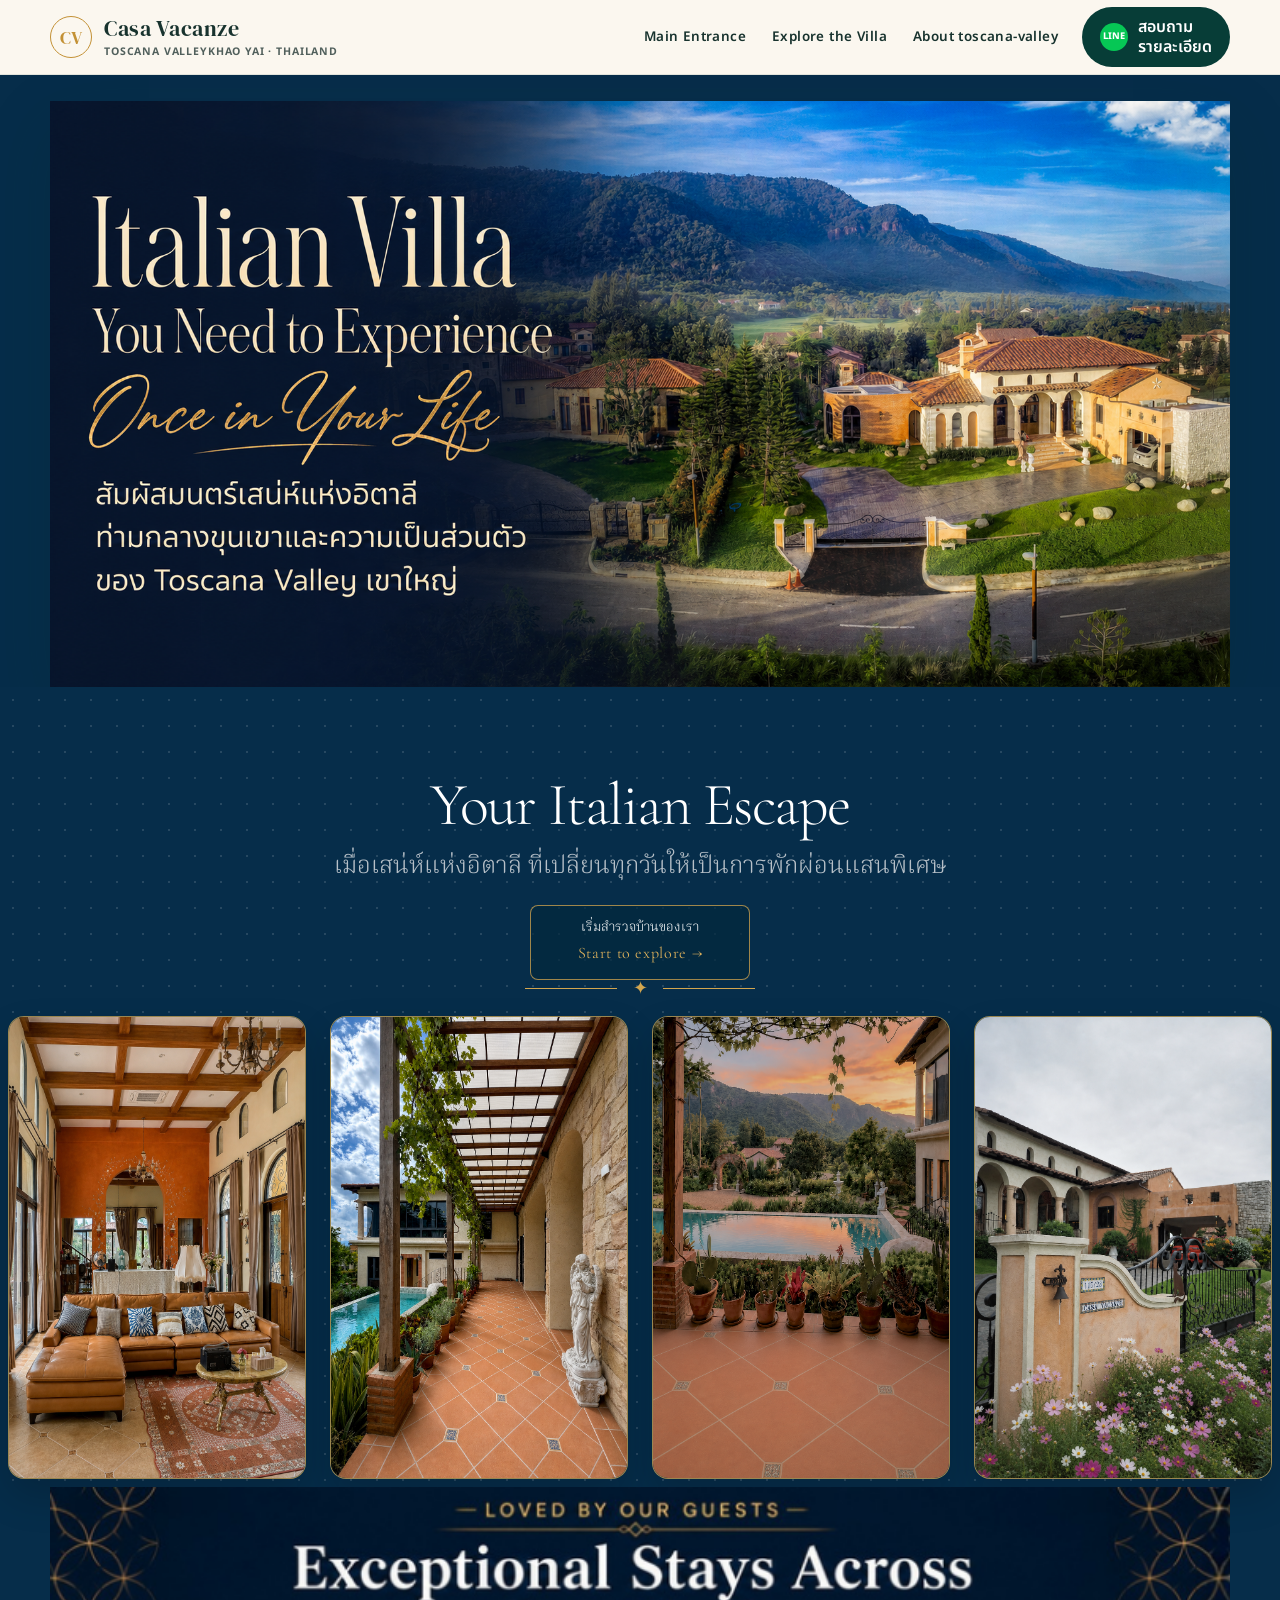
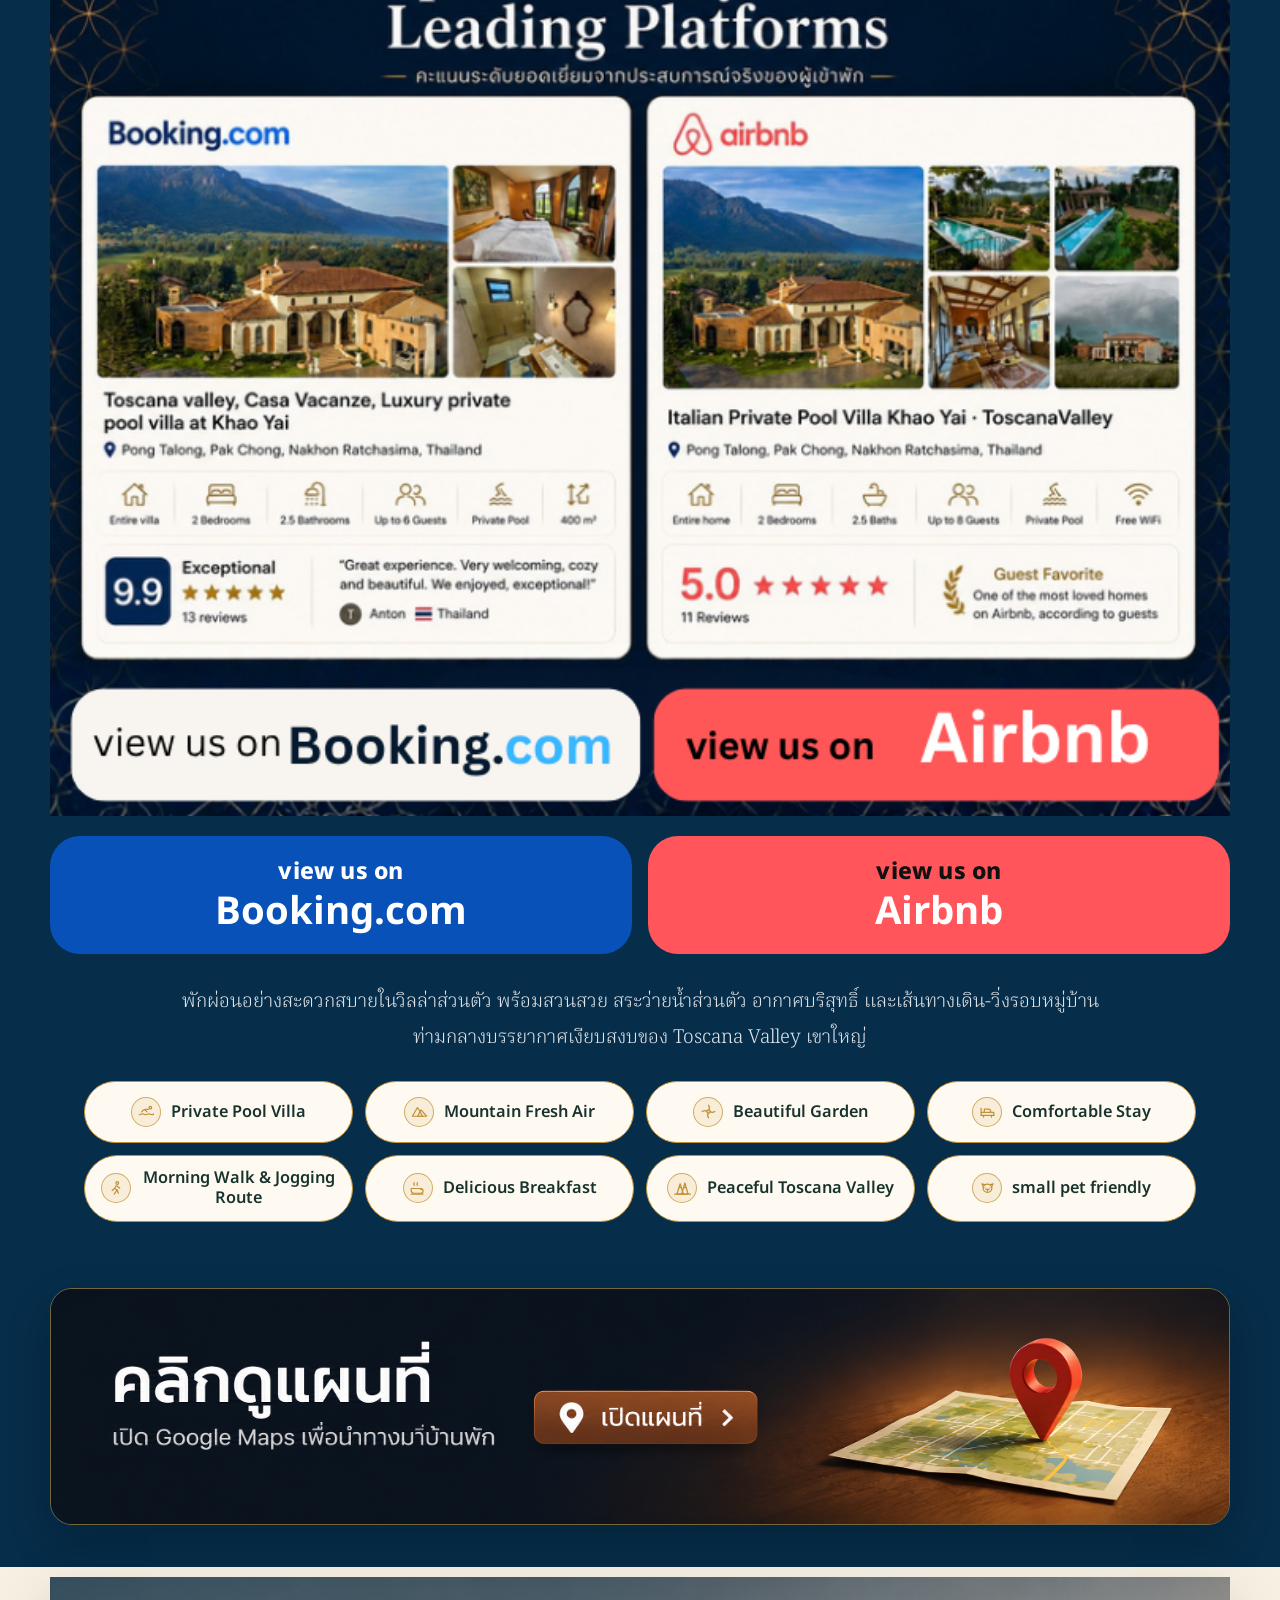
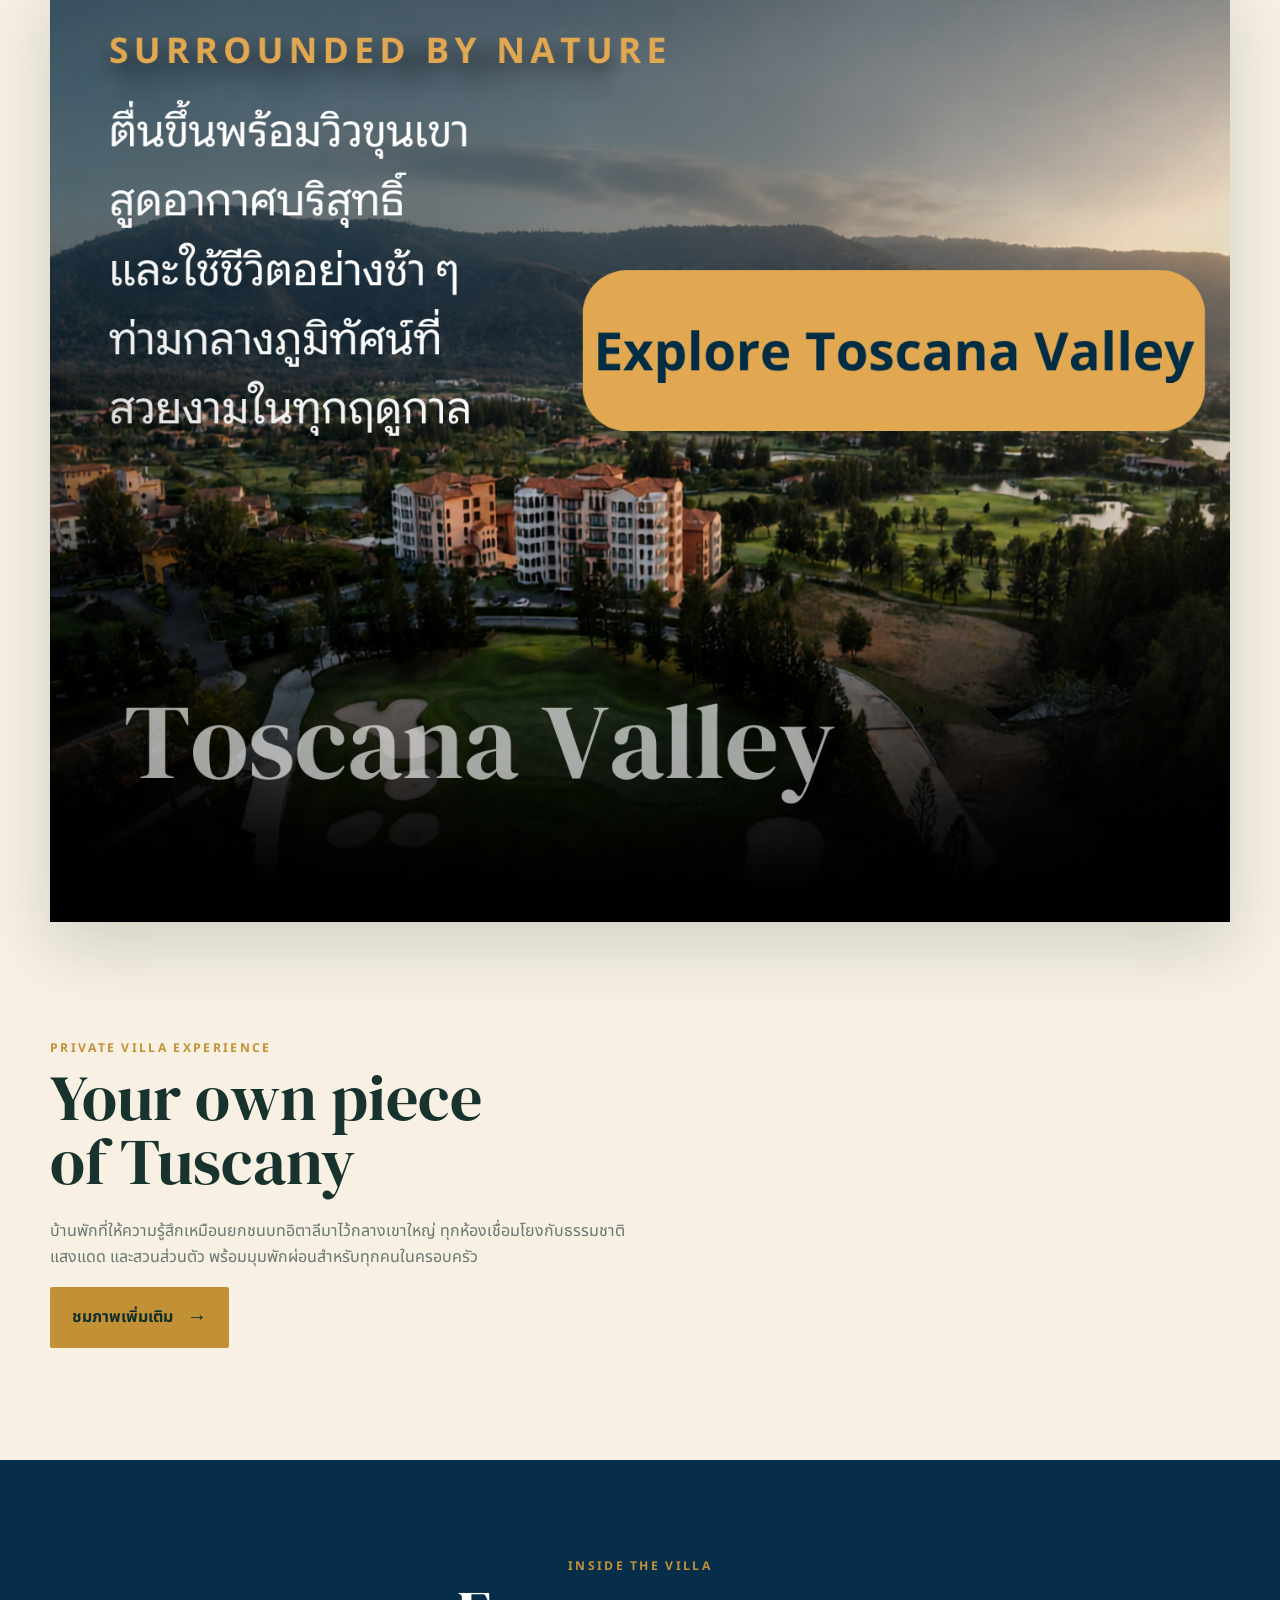
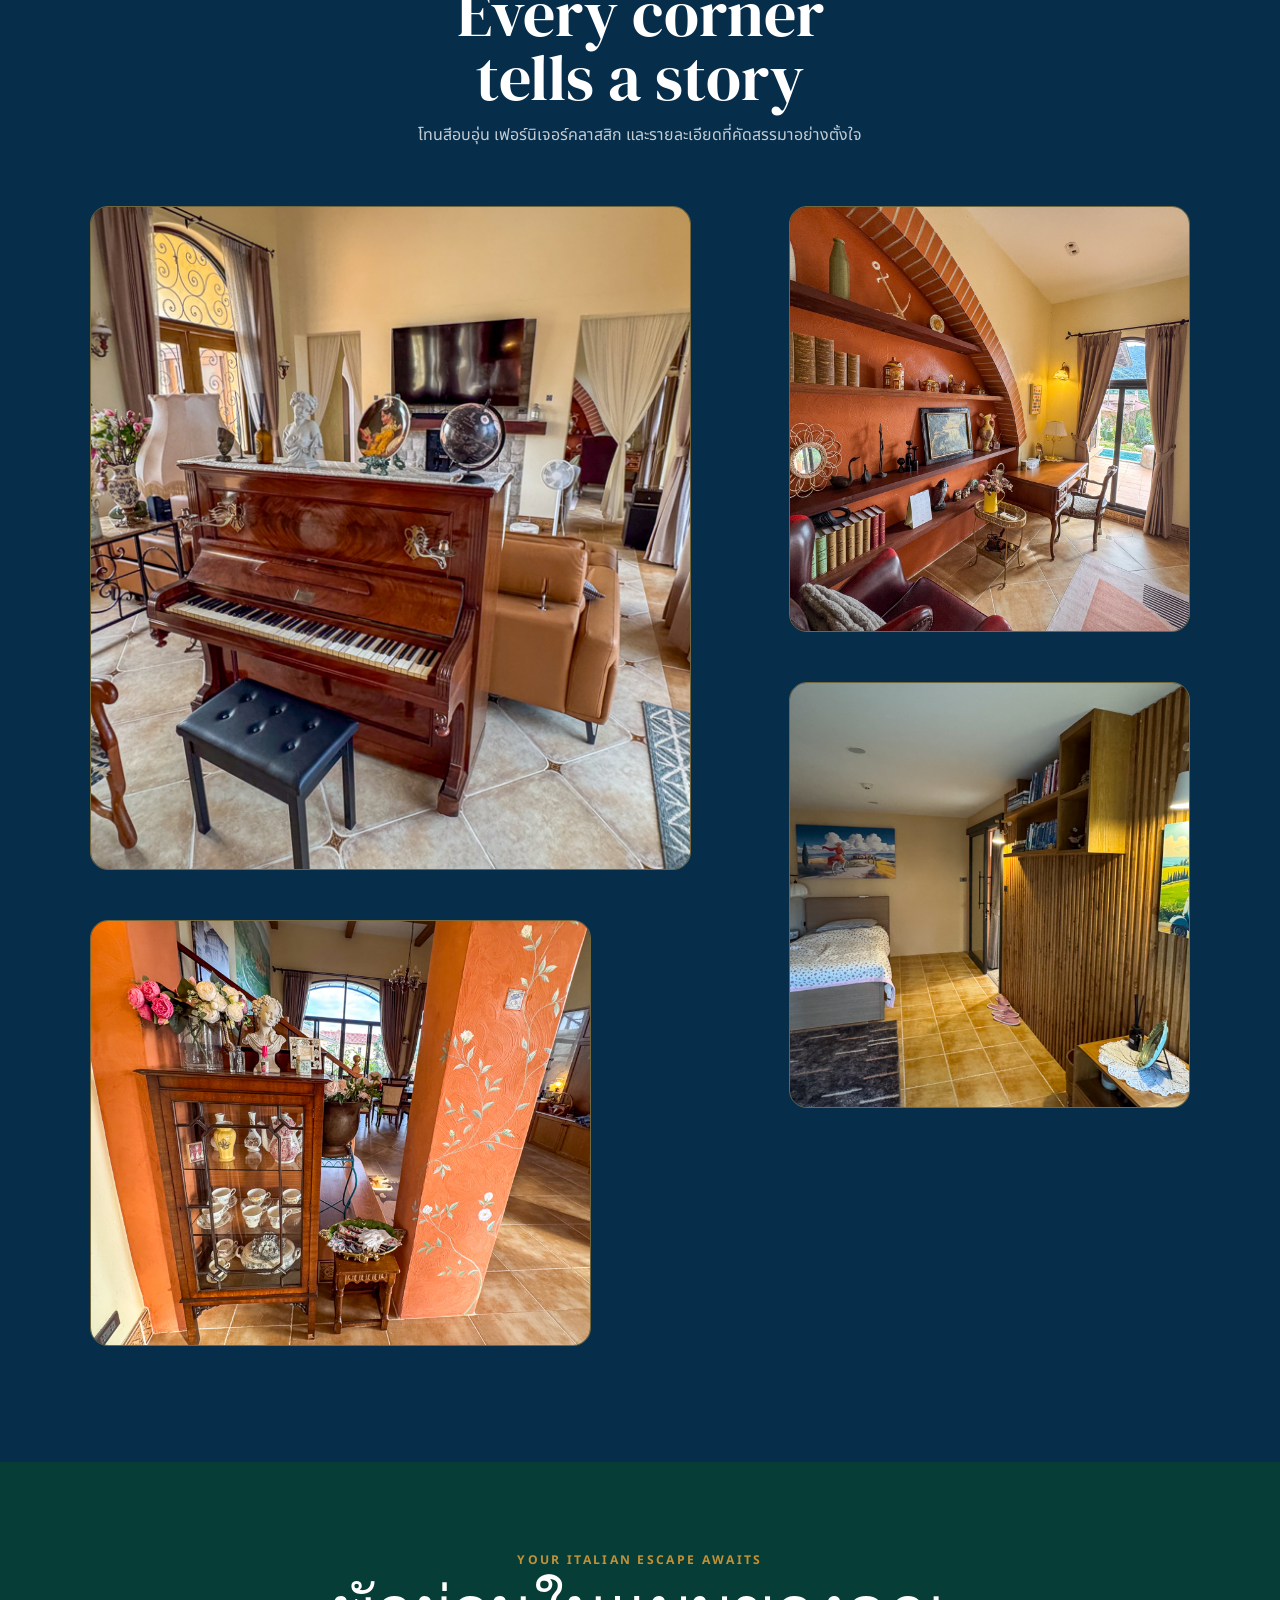
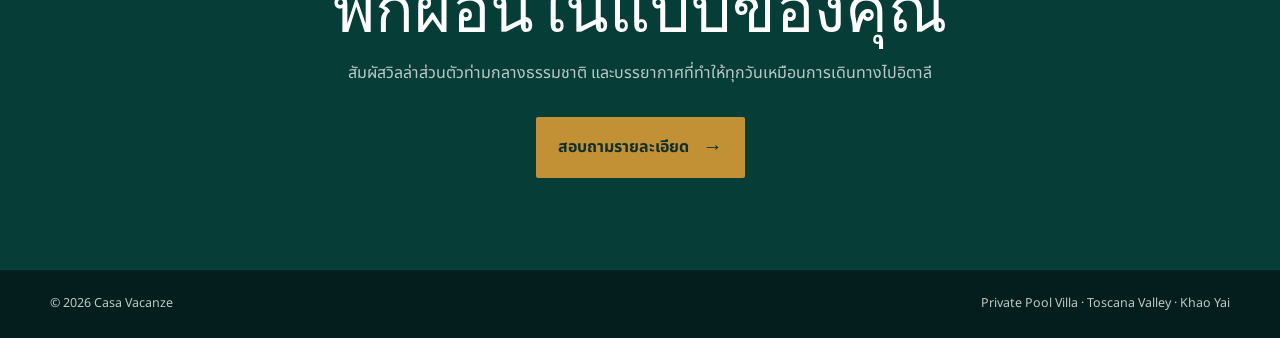
==== index.html @ 7e1b1ee0 "fix(ratings): make booking and airbnb buttons visible and clickable" ====
<!doctype html>
<html lang="th">
<head>
  <meta charset="utf-8">
  <meta name="viewport" content="width=device-width, initial-scale=1">
  <meta name="description" content="Italian private pool villa ใจกลาง Toscana Valley เขาใหญ่">
  <title>Villa Toscana — Italian Private Pool Villa</title>
  <link rel="preconnect" href="https://fonts.googleapis.com">
  <link rel="preconnect" href="https://fonts.gstatic.com" crossorigin>
  <link href="https://fonts.googleapis.com/css2?family=Cormorant+Garamond:wght@300;400&family=DM+Serif+Display&family=Noto+Sans+Thai:wght@300;400;500;600;700&family=Noto+Serif+Thai:wght@300;400&display=swap" rel="stylesheet">
  <style>
    :root{--pine:#073d37;--deep:#062c2b;--cream:#f7f0e3;--paper:#fbf7ef;--gold:#c39135;--ink:#18332e;--muted:#687771;--line:rgba(195,145,53,.38);--shadow:0 24px 65px rgba(15,46,40,.16)}
    *{box-sizing:border-box}html{scroll-behavior:smooth}body{margin:0;color:var(--ink);background:var(--paper);font-family:"Noto Sans Thai",sans-serif;line-height:1.65}img{display:block;width:100%;height:100%;object-fit:cover}a{color:inherit;text-decoration:none}.wrap{width:min(1180px,calc(100% - 40px));margin:auto}
    .topbar{position:sticky;top:0;z-index:20;background:rgba(251,247,239,.92);border-bottom:1px solid rgba(7,61,55,.1);backdrop-filter:blur(14px)}
    nav{height:74px;display:flex;align-items:center;justify-content:space-between;gap:24px}.mobile-menu-toggle{display:none;background:none;border:none;color:#073d37;cursor:pointer;padding:4px}.brand{display:flex;align-items:center;gap:12px}.monogram{width:42px;height:42px;display:grid;place-items:center;border:1px solid var(--gold);border-radius:50%;color:var(--gold);font:1.15rem "DM Serif Display",serif}.brand-copy{font:1.35rem "DM Serif Display",serif;letter-spacing:.03em}.brand-copy small{display:block;margin-top:2px;color:#51605c;font:700 .66rem/1.45 "Noto Sans Thai",sans-serif;letter-spacing:.08em;text-transform:uppercase;white-space:nowrap}.brand-copy small strong{color:var(--ink);font-weight:900}.links{display:flex;align-items:center;gap:26px;font-size:.84rem;font-weight:600;letter-spacing:.03em;margin-left:auto}.links a:hover{color:var(--gold)}.book{display:inline-flex;align-items:center;gap:10px;padding:10px 18px;color:#fff!important;background:var(--pine);border-radius:999px;font-family:"Noto Sans Thai",sans-serif;font-weight:600;letter-spacing:0}.line-mark{width:28px;height:28px;display:grid;place-items:center;flex:0 0 auto;border-radius:50%;background:#06c755;color:#fff;font:800 .58rem/1 "Noto Sans Thai",sans-serif;letter-spacing:0}.book-text{display:block;line-height:1.25}.book-text span{display:block}
    .hero{position:relative;padding:26px 0 0;overflow:hidden;background:var(--cream)}.hero>img{width:min(1180px,calc(100% - 40px));height:auto;max-height:none;margin:0 auto;object-fit:contain;box-shadow:var(--shadow)}.hero:after{display:none}.hero-copy{position:absolute;z-index:2;top:26px;bottom:0;left:50%;width:min(1180px,calc(100% - 40px));max-width:none;margin:0;transform:translateX(-50%);display:flex;flex-direction:column;align-items:flex-start;justify-content:center;padding:54px 56px;text-align:left;color:#fff;background:linear-gradient(90deg,rgba(3,35,55,.91) 0%,rgba(3,35,55,.75) 30%,rgba(3,35,55,.16) 51%,transparent 66%)}.hero-copy>*{max-width:470px}.hero-copy .eyebrow{justify-content:flex-start}.eyebrow{display:flex;align-items:center;gap:12px;margin-bottom:22px;color:var(--gold);font-size:.78rem;font-weight:600;letter-spacing:.18em;text-transform:uppercase}.eyebrow:before{content:"";width:48px;height:1px;background:var(--gold)}h1,h2,h3,p{margin-top:0}h1{margin-bottom:18px;font:clamp(2.8rem,4.2vw,4.65rem)/.92 "DM Serif Display",serif;letter-spacing:-.035em}h1 br{display:block}h1 span{display:block;margin-top:18px;font:600 clamp(1.05rem,1.55vw,1.5rem)/1.45 "Noto Sans Thai",sans-serif;letter-spacing:0}.lead{margin:0 0 28px;color:rgba(255,255,255,.84);font-size:.98rem}.cta{display:inline-flex;align-items:center;gap:14px;padding:14px 22px;background:var(--gold);color:#102f2b;border-radius:2px;font-weight:700}.cta span{font-size:1.25rem}
    .intro{padding:88px 0 34px;color:#fff;background-color:#062d4a;background-image:radial-gradient(rgba(255,255,255,.13) 1px,transparent 1px);background-size:26px 26px}.intro .wrap{width:min(1680px,calc(100% - 32px))}.section-head{text-align:center;max-width:790px;margin:0 auto 42px}.kicker{color:var(--gold);font:.76rem/1 "Noto Sans Thai",sans-serif;font-weight:700;letter-spacing:.19em;text-transform:uppercase}.section-head h2{margin:10px 0 12px;font:clamp(2.35rem,5vw,4.5rem)/1 "DM Serif Display",serif}.section-head h2 span{display:block;margin-top:14px;font:700 clamp(1.15rem,2.6vw,1.9rem)/1.45 "Noto Sans Thai",sans-serif}.section-head p{color:var(--muted)}.intro .section-head p{color:rgba(255,255,255,.72)}
    .thumbs{display:grid;grid-template-columns:repeat(4,1fr);gap:10px;margin:0;width:100%}.thumb{position:relative;aspect-ratio:4/3;overflow:hidden}.thumb button{all:unset;display:block;width:100%;height:100%;cursor:zoom-in}.thumb img{transition:transform .55s ease}.thumb:hover img{transform:scale(1.05)}.thumb:after{content:"";position:absolute;inset:auto 0 0;height:35%;background:linear-gradient(transparent,rgba(2,30,28,.55));pointer-events:none}
    .experience{padding:112px 0;background:var(--deep);color:#fff}.experience-grid{display:grid;grid-template-columns:.9fr 1.1fr;gap:72px;align-items:center}.portrait{height:720px;position:relative}.portrait:before{content:"";position:absolute;inset:20px -20px -20px 20px;border:1px solid var(--gold);z-index:0}.portrait img{position:relative;z-index:1}.experience h2{margin:12px 0 24px;font:clamp(2.7rem,5vw,5rem)/1 "DM Serif Display",serif}.experience .copy{color:rgba(255,255,255,.72);max-width:580px}.facts{display:grid;grid-template-columns:repeat(2,1fr);gap:18px;margin:34px 0}.fact{padding:22px;border-top:1px solid var(--line)}.fact strong{display:block;color:#efd390;font:2rem "DM Serif Display",serif}.fact span{font-size:.83rem;color:rgba(255,255,255,.66)}
    .panorama{height:min(66vw,760px);position:relative}.panorama:after{content:"";position:absolute;inset:0;background:linear-gradient(0deg,rgba(3,33,30,.68),transparent 55%)}.pano-copy{position:absolute;z-index:1;left:max(20px,calc((100% - 1140px)/2));bottom:54px;color:#fff;max-width:650px}.pano-copy h2{margin:8px 0;font:clamp(2.7rem,6vw,5.7rem)/1 "DM Serif Display",serif}.pano-copy p{color:rgba(255,255,255,.8)}
    .gallery{padding:100px 0;background:#f0e4cf}.gallery-grid{margin-top:38px;display:grid;grid-template-columns:repeat(12,1fr);grid-auto-rows:180px;gap:14px}.tile{overflow:hidden}.tile:nth-child(1){grid-column:span 7;grid-row:span 3}.tile:nth-child(2){grid-column:span 5;grid-row:span 2}.tile:nth-child(3){grid-column:span 5;grid-row:span 2}.tile:nth-child(4),.tile:nth-child(5){grid-column:span 6;grid-row:span 2}.tile img{transition:transform .65s ease}.tile:hover img{transform:scale(1.035)}
    .contact{padding:92px 0;text-align:center;color:#fff;background:var(--pine)}.contact h2{margin:12px 0 18px;font:clamp(2.5rem,5vw,4.7rem)/1 "DM Serif Display",serif}.contact p{max-width:620px;margin:0 auto 30px;color:rgba(255,255,255,.72)}footer{padding:24px 0;color:#bfc9c4;background:#031e1d;font-size:.78rem}.footer-row{display:flex;justify-content:space-between;gap:20px}
    @media(max-width:800px){ .book{order:2} .mobile-menu-toggle{display:block;order:3}.links{display:none !important}.links.is-open{display:flex !important;order:4;width:100%;flex-direction:column;gap:12px;padding:16px 0;}.brand-copy small span{display:block;font-size:0.75rem;line-height:1.4;margin-top:2px} 
      .wrap{width:min(100% - 28px,1180px)}
      nav{height:auto;display:flex;flex-wrap:wrap;justify-content:space-between;align-items:center;padding:12px 0;gap:12px}
      .links{width:100%;margin-left:0;display:flex;justify-content:center;gap:16px;border-top:1px solid rgba(7,61,55,.08);padding-top:10px}
      .links a{display:inline-block!important;font-size:0.8rem}
      .brand-copy{font-size:1rem;min-width:0}
      .brand-copy small{font-size:.43rem;letter-spacing:.035em;line-height:1.25}
      .book{padding:8px 13px;gap:8px;font-size:.9rem}
      .line-mark{width:24px;height:24px;font-size:.5rem}
      .hero{padding-top:14px}
      .hero>img{width:calc(100% - 28px)}
      .hero-copy{position:static;width:calc(100% - 28px);margin:auto;transform:none;display:block;padding:38px 0 48px;text-align:center;color:var(--ink);background:none}
      .hero-copy>*{max-width:650px;margin-left:auto;margin-right:auto}
      .hero-copy .eyebrow{justify-content:center}
      .hero-copy .lead{color:var(--muted)}
      h1 br{display:none}
      .intro,.gallery{padding:70px 0}
      .intro{padding-bottom:14px}
      .intro .wrap{width:calc(100% - 20px)}
      .thumbs{grid-template-columns:repeat(2,1fr);gap:8px}
      .experience{padding:78px 0}
      .experience-grid{grid-template-columns:1fr;gap:52px}
      .portrait{height:570px}
      .facts{grid-template-columns:1fr 1fr}
      .panorama{height:620px}
      .pano-copy{left:22px;right:22px;bottom:34px}
      .gallery-grid{grid-auto-rows:135px}
      .tile:nth-child(n){grid-column:span 6;grid-row:span 2}
      .tile:first-child{grid-column:span 12;grid-row:span 3}
      .footer-row{flex-direction:column;text-align:center}
    }
    @media(max-width:480px){h1{font-size:3.35rem}.thumbs{gap:6px}.portrait{height:480px}.facts{grid-template-columns:1fr}.panorama{height:520px}.gallery-grid{display:block}.tile{height:260px;margin-bottom:10px}}
    .hero{background:#062d4a}
    .intro .thumbs{gap:10px}
    .intro .thumb{aspect-ratio:3/4;border:1px solid rgba(211,167,83,.72);border-radius:18px;background:#07334a;box-shadow:0 18px 38px rgba(0,0,0,.16)}
    .intro .thumb img{height:72%;object-fit:cover}
    .intro .thumb:after{height:32%;background:linear-gradient(transparent,rgba(3,30,45,.32))}
    .card-number,.card-heart{position:absolute;z-index:3;top:13px;width:34px;height:34px;display:grid;place-items:center;border-radius:50%}
    .card-number{left:13px;color:#fff;background:#0b5b4c;border:1px solid rgba(255,255,255,.45);font-weight:700}
    .card-heart{right:13px;color:#fff;background:rgba(3,30,45,.24);border:1px solid rgba(255,255,255,.6);font-size:1.2rem}
    .thumb figcaption{position:absolute;z-index:4;left:0;right:0;bottom:0;height:28%;padding:18px 18px 14px;color:#fff;background:#07334a;text-align:left}
    .thumb figcaption strong{display:block;font:1.45rem/1.15 "DM Serif Display",serif;letter-spacing:.02em}
    .thumb figcaption em{display:block;margin-top:4px;color:#d7ad5b;font:1rem "DM Serif Display",serif}
    .thumb figcaption small{display:block;margin-top:8px;color:rgba(255,255,255,.72);font-size:.72rem;line-height:1.45}
    .intro .section-head{position:relative;margin-bottom:48px;padding-bottom:25px}
    .intro .section-head h2{margin:0;font-size:clamp(2.6rem,4.8vw,4.6rem)}
    .intro .section-head h2 span{margin-top:12px;font-family:"Noto Serif Thai",serif;font-size:clamp(1.1rem,2.25vw,1.75rem);font-weight:300;line-height:1.65;letter-spacing:.015em}
    .intro .section-head:after{content:"✦";position:absolute;left:50%;bottom:0;transform:translateX(-50%);width:230px;color:#d3a64f;background:linear-gradient(90deg,#d3a64f 0 40%,transparent 40% 60%,#d3a64f 60% 100%) center/100% 1px no-repeat;text-align:center;font-size:1.15rem;line-height:1}
    @media(max-width:800px){ .book{order:2}.intro .thumbs{gap:8px}.intro .thumb{border-radius:14px}.thumb figcaption{padding:13px 12px 10px}.thumb figcaption strong{font-size:1.1rem}.thumb figcaption em{font-size:.84rem}.thumb figcaption small{display:none}.card-number,.card-heart{top:9px;width:28px;height:28px}.card-number{left:9px}.card-heart{right:9px}}
    .intro{padding-bottom:8px}
    .intro .wrap{width:min(1760px,calc(100% - 16px))}
    .intro .section-head{max-width:1280px;margin-bottom:38px}
    .intro .section-head h2{font-family:"Cormorant Garamond",serif;font-size:clamp(2.65rem,4.7vw,4.8rem);font-weight:300;letter-spacing:-.025em}
    .intro .section-head h2 span{white-space:nowrap;color:#b7c0c8;font-size:clamp(.82rem,1.9vw,1.52rem);font-weight:300;letter-spacing:0}
    .intro .thumbs{gap:6px}
    .intro .thumb{aspect-ratio:9/14;border-radius:16px}
    .intro .thumb img{height:100%;object-fit:cover}
    .intro .thumb:after{display:none}
    @media(max-width:800px){ .book{order:2}.intro{padding-bottom:4px}.intro .wrap{width:calc(100% - 8px)}.intro .section-head{margin-bottom:28px}.intro .thumbs{gap:4px}.intro .thumb{border-radius:11px}}
    .wide-panorama{padding:8px 0 26px;background:#062d4a}
    .wide-panorama img{width:min(1180px,calc(100% - 40px));height:auto;margin:0 auto;object-fit:contain;box-shadow:var(--shadow)}
    @media(max-width:800px){ .book{order:2}.wide-panorama{padding:4px 0 14px}.wide-panorama img{width:calc(100% - 8px)}}
    .intro .section-head{margin-bottom:18px;padding-bottom:18px}
    .intro .thumbs{grid-template-columns:repeat(4,minmax(0,1fr));gap:3px}
    .intro .thumb{width:100%;min-width:0;margin:0}
    @media(max-width:800px){ .book{order:2}.intro{padding-top:42px}.intro .wrap{width:calc(100% - 4px)}.intro .section-head{margin-bottom:12px;padding-bottom:14px}.intro .thumbs{grid-template-columns:repeat(2,minmax(0,1fr));gap:2px}.wide-panorama{padding-top:2px}.wide-panorama img{width:calc(100% - 4px)}}
    .explore-prompt{position:static;z-index:2;display:flex;flex-direction:column;align-items:center;justify-content:center;width:fit-content;min-width:220px;margin:18px auto 0;padding:12px 17px;border:1px solid rgba(211,166,79,.75);border-radius:8px;color:#fff;background:rgba(3,40,61,.7);text-align:center;transition:.25s ease}
    .explore-prompt:hover{color:#082f46;background:#d3a64f;transform:translateY(-1px)}
    .explore-prompt span{display:block;font-family:"Noto Serif Thai",serif;font-size:.84rem;font-weight:300;line-height:1.5}
    .explore-prompt small{display:block;margin-top:2px;color:#d7ad5b;font-family:"Cormorant Garamond",serif;font-size:1rem;font-weight:400;letter-spacing:.04em}
    .explore-prompt:hover small{color:#082f46}
    @media(max-width:800px){ .book{order:2}.explore-prompt{width:200px;min-width:0;margin:18px auto 14px;transform:none}.explore-prompt:hover{transform:none}.intro .section-head{padding-bottom:16px}}
    .experience{background:var(--cream);color:var(--ink)}
    .experience .copy{color:var(--muted)}
    .experience .fact{border-top-color:rgba(7,61,55,.18)}
    .experience .fact span{color:var(--muted)}
    .intro .thumbs{grid-template-columns:repeat(4,minmax(0,1fr));gap:24px}
    @media(max-width:800px){ .book{order:2}.intro .thumbs{grid-template-columns:repeat(2,minmax(0,1fr));gap:6px}}
    .panorama{height:auto;padding:10px 0 8px;background:var(--cream)}
    .pano-frame{position:relative;width:min(1180px,calc(100% - 40px));margin:0 auto;overflow:hidden;box-shadow:var(--shadow)}
    .panorama img{width:100%;height:auto;object-fit:contain}
    .panorama:after{display:none}
    .pano-frame:after{content:"";position:absolute;inset:0;background:linear-gradient(0deg,rgba(3,33,30,.54),rgba(3,33,30,.08) 62%,rgba(3,33,30,.1));pointer-events:none}
    .pano-copy{left:64px;right:260px;bottom:56px;max-width:none}
    .pano-valley-button{position:absolute;z-index:2;right:34px;bottom:34px;padding:13px 18px;border:1px solid rgba(255,255,255,.55);border-radius:4px;background:rgba(211,166,79,.94);color:#07334a;font-weight:700;line-height:1;box-shadow:0 12px 26px rgba(0,0,0,.22)}
    .pano-valley-button:hover{background:#f0c15d;transform:translateY(-1px)}
    .wide-panorama{background:var(--cream)}
    @media(max-width:800px){ .book{order:2}.panorama{padding:6px 0}.pano-frame{width:calc(100% - 8px)}.pano-copy{left:18px;right:18px;bottom:74px}.pano-copy h2{font-size:clamp(2.3rem,13vw,4.2rem)}.pano-valley-button{right:16px;bottom:18px;padding:11px 13px;font-size:.82rem}.intro .thumbs{gap:6px}}
    .pano-copy,.pano-valley-button,.pano-frame:after{display:none}
    .pano-frame .pano-valley-button{display:block;top:36%;right:4%;bottom:auto;width:44%;height:14%;padding:0;border:0;border-radius:8px;background:transparent;color:transparent;font-size:0;box-shadow:none}
    .pano-frame .pano-valley-button:focus-visible{outline:3px solid rgba(255,255,255,.9);outline-offset:3px}
    .experience .facts{display:none}
    .experience .portrait{display:none}.experience .experience-grid{grid-template-columns:1fr}
    .gallery{background:#062d4a;color:#fff}.gallery .section-head h2{color:#fff}.gallery .section-head p{color:rgba(255,255,255,.76)}.gallery-grid{gap:18px;grid-auto-rows:220px}.gallery-grid .tile{border:1px solid rgba(195,145,53,.58);border-radius:18px}.gallery-grid .tile:nth-child(5){display:none}
    @media(max-width:800px){ .book{order:2}.gallery-grid{gap:10px;grid-auto-rows:185px}.gallery-grid .tile{border-radius:14px}}
    .guest-ratings{padding:0 0 38px;background:#062d4a}
    .guest-ratings .ratings-frame{width:min(1180px,calc(100% - 40px));margin:0 auto}
    .ratings-image-wrap{position:relative;overflow:hidden;aspect-ratio:746/587;background:#062d4a;box-shadow:none}
    .ratings-image-wrap img{width:100%;height:auto;display:block}
    .ratings-buttons{display:flex;gap:16px;margin-top:20px;justify-content:center}
    .ratings-button{flex:1;display:flex;min-height:118px;flex-direction:column;align-items:center;justify-content:center;border-radius:30px;text-align:center;font-family:"Noto Sans Thai",sans-serif;font-weight:800;line-height:1.05}
    .ratings-button span{font-size:clamp(1rem,1.8vw,1.5rem);letter-spacing:.01em}
    .ratings-button strong{margin-top:10px;font-size:clamp(1.55rem,3vw,2.65rem);line-height:.95}
    .ratings-button.booking{background:#0751b9;color:#fff}
    .ratings-button.airbnb{background:#ff555b;color:#fff}
    .ratings-button.airbnb span{color:#111}
    .ratings-button:focus-visible{outline:3px solid rgba(195,145,53,.95);outline-offset:4px}
    .ratings-copy{padding:30px 34px 0;text-align:center}
    .ratings-copy p{max-width:980px;margin:0 auto;color:rgba(255,255,255,.88);font-family:"Noto Serif Thai",serif;font-size:clamp(1rem,1.6vw,1.2rem);font-weight:300;line-height:1.9}
    .map-section{padding:28px 0 42px;background:#062d4a;text-align:center}.map-card{display:block;width:min(1180px,calc(100% - 40px));margin:0 auto;overflow:hidden;border:1px solid rgba(195,145,53,.58);border-radius:22px;box-shadow:0 18px 45px rgba(0,0,0,.2);transition:transform .25s ease,box-shadow .25s ease}.map-card:hover{transform:translateY(-3px);box-shadow:0 24px 54px rgba(0,0,0,.28)}.map-card img{width:100%;height:auto;display:block}.map-card:focus-visible{outline:3px solid #f0c15d;outline-offset:5px}
    .ratings-highlights{display:grid;grid-template-columns:repeat(4,minmax(0,1fr));gap:12px;margin:24px auto 0;padding:0;list-style:none}
    .ratings-highlights li{display:flex;align-items:center;justify-content:center;gap:10px;min-height:62px;padding:12px 16px;border:1px solid var(--gold);border-radius:999px;background:#fffaf1;color:var(--ink);font:600 1.02rem/1.25 "Noto Sans Thai",sans-serif;text-align:center}
    .benefit-icon{width:30px;height:30px;display:grid;place-items:center;flex:0 0 auto;border-radius:50%;border:1px solid rgba(195,145,53,.72);background:rgba(195,145,53,.12);color:var(--gold)}
    .benefit-icon svg{width:19px;height:19px;display:block;fill:none;stroke:currentColor;stroke-width:1.55;stroke-linecap:round;stroke-linejoin:round}
    .lightbox{position:fixed;inset:0;z-index:60;display:flex;align-items:center;justify-content:center;padding:26px;background:rgba(4,18,31,.82);opacity:0;visibility:hidden;pointer-events:none;transition:opacity .25s ease,visibility .25s ease}
    .lightbox.is-open{opacity:1;visibility:visible;pointer-events:auto}
    .lightbox-panel{position:relative;max-width:min(92vw,1200px);max-height:88vh}
    .lightbox-panel img{width:auto;max-width:100%;height:auto;max-height:88vh;border-radius:16px;box-shadow:0 28px 70px rgba(0,0,0,.38)}
    .lightbox-close{position:absolute;top:-16px;right:-16px;width:42px;height:42px;border:0;border-radius:999px;background:#fff;color:#143a5f;font:1.5rem/1 "DM Serif Display",serif;cursor:pointer;box-shadow:0 10px 24px rgba(0,0,0,.24)}
    .lightbox-backdrop{position:absolute;inset:0}
    @media(max-width:800px){ .book{order:2}.guest-ratings{padding:0 0 20px}.guest-ratings .ratings-frame{width:100%}.ratings-buttons{gap:6px;margin-top:3px;padding:0 4px}.ratings-button{min-height:74px;border-radius:18px}.ratings-button span{font-size:.85rem}.ratings-button strong{margin-top:6px;font-size:1.45rem}.ratings-copy{padding:22px 12px 0}.ratings-copy p{font-size:.98rem;line-height:1.8}.ratings-highlights{grid-template-columns:1fr;gap:10px;margin-top:18px}.ratings-highlights li{min-height:56px;padding:10px 14px;font-size:.96rem}.benefit-icon{width:28px;height:28px;font-size:.94rem}.lightbox{padding:16px}.lightbox-close{top:-12px;right:-4px}}.map-section{padding:28px 0 42px;background:#062d4a;text-align:center}.map-card{display:block;width:min(1180px,calc(100% - 40px));margin:0 auto;overflow:hidden;border:1px solid rgba(195,145,53,.58);border-radius:22px;box-shadow:0 18px 45px rgba(0,0,0,.2);transition:transform .25s ease,box-shadow .25s ease}.map-card:hover{transform:translateY(-3px);box-shadow:0 24px 54px rgba(0,0,0,.28)}.map-card img{width:100%;height:auto;display:block}.map-card:focus-visible{outline:3px solid #f0c15d;outline-offset:5px}@media(max-width:800px){ .book{order:2}.map-section{padding:18px 0 28px}.map-card{width:calc(100% - 16px);border-radius:14px}}
  </style>
</head>
<body>
  <header class="topbar"><nav class="wrap"><a class="brand" href="https://casavacanze-khaoyai.com/"><span class="monogram">CV</span><span class="brand-copy">Casa Vacanze<small><span>Toscana Valley</span><span>Khao Yai · Thailand</span></small></span></a><button class="mobile-menu-toggle" aria-label="Toggle menu" onclick="this.nextElementSibling.classList.toggle('is-open')"><svg viewBox="0 0 24 24" width="28" height="28" stroke="currentColor" stroke-width="2" fill="none" stroke-linecap="round"><line x1="3" y1="12" x2="21" y2="12"/><line x1="3" y1="6" x2="21" y2="6"/><line x1="3" y1="18" x2="21" y2="18"/></svg></button><div class="links"><a href="https://casavacanze-khaoyai.com/" aria-current="page">Main Entrance</a><a href="https://casavacanze-khaoyai.com/explore-villa">Explore the Villa</a><a href="https://casavacanze-khaoyai.com/toscana-valley">About toscana-valley</a></div><a class="book" href="#contact"><span class="line-mark">LINE</span><span class="book-text"><span>สอบถาม</span><span>รายละเอียด</span></span></a></nav></header>
  <main>
    <section class="hero" id="home"><img src="images/hero-main.png" alt="Italian Villa ท่ามกลางขุนเขาและความเป็นส่วนตัวของ Toscana Valley เขาใหญ่" fetchpriority="high"></section>
    <section class="intro" id="villa"><div class="wrap"><div class="section-head"><h2>Your Italian Escape<span>เมื่อเสน่ห์แห่งอิตาลี ที่เปลี่ยนทุกวันให้เป็นการพักผ่อนแสนพิเศษ</span></h2><a class="explore-prompt" href="explore-villa.html"><span>เริ่มสำรวจบ้านของเรา</span><small>Start to explore →</small></a></div><div class="thumbs"><figure class="thumb"><button type="button" class="thumb-open" data-lightbox-src="images/card-living.png" data-lightbox-alt="ห้องนั่งเล่นเพดานสูงของวิลล่า" aria-label="ขยายรูปห้องนั่งเล่นเพดานสูงของวิลล่า"><img src="images/card-living.png" alt="ห้องนั่งเล่นเพดานสูงของวิลล่า" loading="lazy"></button></figure><figure class="thumb"><button type="button" class="thumb-open" data-lightbox-src="images/card-courtyard.png" data-lightbox-alt="ทางเดินริมสระและสวนของวิลล่า" aria-label="ขยายรูปทางเดินริมสระและสวนของวิลล่า"><img src="images/card-courtyard.png" alt="ทางเดินริมสระและสวนของวิลล่า" loading="lazy"></button></figure><figure class="thumb"><button type="button" class="thumb-open" data-lightbox-src="images/card-pool.png" data-lightbox-alt="สระว่ายน้ำส่วนตัวช่วงพระอาทิตย์ตก" aria-label="ขยายรูปสระว่ายน้ำส่วนตัวช่วงพระอาทิตย์ตก"><img src="images/card-pool.png" alt="สระว่ายน้ำส่วนตัวช่วงพระอาทิตย์ตก" loading="lazy"></button></figure><figure class="thumb"><button type="button" class="thumb-open" data-lightbox-src="images/card-entrance.png" data-lightbox-alt="ประตูทางเข้าวิลล่าและสวนดอกไม้" aria-label="ขยายรูปประตูทางเข้าวิลล่าและสวนดอกไม้"><img src="images/card-entrance.png" alt="ประตูทางเข้าวิลล่าและสวนดอกไม้" loading="lazy"></button></figure></div></div></section>
    <section class="guest-ratings"><div class="ratings-frame"><div class="ratings-image-wrap"><img src="images/guest-ratings.png" alt="คะแนนรีวิวจาก Booking.com และ Airbnb ของ Casa Vacanze" loading="lazy"></div><div class="ratings-buttons"><a class="ratings-button booking" href="https://www.booking.com/Share-juHM1q" target="_blank" rel="noopener noreferrer" aria-label="เปิดหน้า Booking ของวิลล่า"><span>view us on</span><strong>Booking.com</strong></a><a class="ratings-button airbnb" href="https://www.airbnb.com/rooms/1501277932846526777" target="_blank" rel="noopener noreferrer" aria-label="เปิดหน้า Airbnb ของวิลล่า"><span>view us on</span><strong>Airbnb</strong></a></div><div class="ratings-copy"><p>พักผ่อนอย่างสะดวกสบายในวิลล่าส่วนตัว พร้อมสวนสวย สระว่ายน้ำส่วนตัว อากาศบริสุทธิ์ และเส้นทางเดิน-วิ่งรอบหมู่บ้าน ท่ามกลางบรรยากาศเงียบสงบของ Toscana Valley เขาใหญ่</p><ul class="ratings-highlights"><li><span class="benefit-icon" aria-hidden="true"><svg viewBox="0 0 24 24"><path d="M3 16c2 0 2-1 4-1s2 1 4 1 2-1 4-1 2 1 4 1 2-1 2-1"/><path d="M6 12.5c1.2-2 2.7-3 4.6-3.1l3.7-.2"/><circle cx="16.8" cy="7.2" r="1.6"/><path d="M9.8 9.7l2.8 2.8"/></svg></span><span>Private Pool Villa</span></li><li><span class="benefit-icon" aria-hidden="true"><svg viewBox="0 0 24 24"><path d="M3 18 9.5 7l6.5 11Z"/><path d="M9.5 18 14 10l7 8Z"/></svg></span><span>Mountain Fresh Air</span></li><li><span class="benefit-icon" aria-hidden="true"><svg viewBox="0 0 24 24"><circle cx="12" cy="12" r="2"/><path d="M12 4c1.6 2.4 1.6 4.3 0 6"/><path d="M20 12c-2.4 1.6-4.3 1.6-6 0"/><path d="M12 20c-1.6-2.4-1.6-4.3 0-6"/><path d="M4 12c2.4-1.6 4.3-1.6 6 0"/></svg></span><span>Beautiful Garden</span></li><li><span class="benefit-icon" aria-hidden="true"><svg viewBox="0 0 24 24"><path d="M4 17V8"/><path d="M4 13h16v4"/><path d="M8 13V9h5a3 3 0 0 1 3 3v1"/><path d="M4 17h16"/><path d="M7 17v2m10-2v2"/></svg></span><span>Comfortable Stay</span></li><li><span class="benefit-icon" aria-hidden="true"><svg viewBox="0 0 24 24"><circle cx="13" cy="5" r="1.7"/><path d="M11.8 8.2 9.5 12l3.5 2 1.3 4"/><path d="m13 9.2 3 2.3"/><path d="M9.5 12 6.5 14.5"/><path d="M12.8 14 9 19"/></svg></span><span>Morning Walk &amp; Jogging Route</span></li><li><span class="benefit-icon" aria-hidden="true"><svg viewBox="0 0 24 24"><path d="M7 12h9a3 3 0 0 1 0 6H8a4 4 0 0 1-4-4v-2h3Z"/><path d="M16 13h2"/><path d="M8 8c-1-1.3-1-2.5 0-3.5"/><path d="M12 8c-1-1.3-1-2.5 0-3.5"/><path d="M4 19h15"/></svg></span><span>Delicious Breakfast</span></li><li><span class="benefit-icon" aria-hidden="true"><svg viewBox="0 0 24 24"><path d="M5 19 9 6l4 13Z"/><path d="M11 19 15 5l4 14Z"/><path d="M2 19h20"/><path d="M8 11h2m4 0h2"/></svg></span><span>Peaceful Toscana Valley</span></li><li><span class="benefit-icon" aria-hidden="true"><svg viewBox="0 0 24 24"><path d="M7 10 5 6l4 1.4"/><path d="M17 10 19 6l-4 1.4"/><path d="M6.5 11.5a5.5 5.5 0 0 0 11 0c0-3-2.5-5-5.5-5s-5.5 2-5.5 5Z"/><path d="M10 13h4"/><path d="M12 13v2"/><path d="M9 11.2h.1M15 11.2h.1"/></svg></span><span>small pet friendly</span></li></ul></div></div></section>
    <section class="map-section" aria-label="แผนที่ไปยังที่พัก"><a class="map-card" href="https://www.google.com/maps/search/?api=1&amp;query=Casa+Vacanze+Toscana+Valley+Khao+Yai" target="_blank" rel="noopener noreferrer" aria-label="เปิด Google Maps เพื่อนำทางไปยัง Casa Vacanze"><img src="images/google-map.png" alt="คลิกดูแผนที่และเปิด Google Maps เพื่อนำทางมายังบ้านพัก" loading="lazy"></a></section>
    <section class="panorama"><div class="pano-frame"><img src="images/toscana-view-new.png" alt="ทิวทัศน์ Toscana Valley และสนามกอล์ฟ" loading="lazy"><div class="pano-copy"><div class="kicker">Surrounded by nature</div><h2>Toscana Valley</h2><p>ตื่นขึ้นพร้อมวิวขุนเขา สูดอากาศบริสุทธิ์ และใช้ชีวิตอย่างช้า ๆ ท่ามกลางภูมิทัศน์ที่สวยงามในทุกฤดูกาล</p></div><a class="pano-valley-button" href="toscana-valley.html" aria-label="เปิดหน้า Toscana Valley">Explore Toscana Valley</a></div></section>
    <section class="experience" id="experience"><div class="wrap experience-grid"><figure class="portrait"><img src="images/pool-vertical.jpg" alt="ห้องพักที่เชื่อมต่อกับสระว่ายน้ำส่วนตัว" loading="lazy"></figure><div><div class="kicker">Private Villa Experience</div><h2>Your own piece<br>of Tuscany</h2><p class="copy">บ้านพักที่ให้ความรู้สึกเหมือนยกชนบทอิตาลีมาไว้กลางเขาใหญ่ ทุกห้องเชื่อมโยงกับธรรมชาติ แสงแดด และสวนส่วนตัว พร้อมมุมพักผ่อนสำหรับทุกคนในครอบครัว</p><div class="facts"><div class="fact"><strong>360°</strong><span>วิวภูเขาและธรรมชาติโดยรอบ</span></div><div class="fact"><strong>Private</strong><span>สระว่ายน้ำและพื้นที่พักผ่อนส่วนตัว</span></div><div class="fact"><strong>Italian</strong><span>สถาปัตยกรรมและรายละเอียดเหนือกาลเวลา</span></div><div class="fact"><strong>Khao Yai</strong><span>ทำเลใจกลาง Toscana Valley</span></div></div><a class="cta" href="explore-villa.html">ชมภาพเพิ่มเติม <span>→</span></a></div></div></section>
    <section class="gallery" id="gallery"><div class="wrap"><div class="section-head"><div class="kicker">Inside the villa</div><h2>Every corner<br>tells a story</h2><p>โทนสีอบอุ่น เฟอร์นิเจอร์คลาสสิก และรายละเอียดที่คัดสรรมาอย่างตั้งใจ</p></div><div class="gallery-grid"><figure class="tile"><img src="images/piano.jpg" alt="เปียโนในห้องรับแขก" loading="lazy"></figure><figure class="tile"><img src="images/study.jpg" alt="ห้องทำงานสไตล์อิตาเลียน" loading="lazy"></figure><figure class="tile"><img src="images/interior-1.jpg" alt="รายละเอียดภายในบ้าน" loading="lazy"></figure><figure class="tile"><img src="images/interior-2.jpg" alt="มุมพักผ่อนภายในบ้าน" loading="lazy"></figure><figure class="tile"><img src="images/detail-1.jpg" alt="รายละเอียดการตกแต่ง" loading="lazy"></figure></div></div></section>
    <section class="contact" id="contact"><div class="wrap"><div class="kicker">Your Italian escape awaits</div><h2>พักผ่อนในแบบของคุณ</h2><p>สัมผัสวิลล่าส่วนตัวท่ามกลางธรรมชาติ และบรรยากาศที่ทำให้ทุกวันเหมือนการเดินทางไปอิตาลี</p><a class="cta" href="mailto:hello@example.com">สอบถามรายละเอียด <span>→</span></a></div></section>
  </main>
  <div class="lightbox" id="thumb-lightbox" aria-hidden="true"><button type="button" class="lightbox-backdrop" aria-label="ปิดภาพขยาย"></button><div class="lightbox-panel" role="dialog" aria-modal="true" aria-label="ภาพขยาย"><button type="button" class="lightbox-close" aria-label="ปิดภาพขยาย">×</button><img src="" alt="" id="lightbox-image"></div></div>
  <footer><div class="wrap footer-row"><span>© 2026 Casa Vacanze</span><span>Private Pool Villa · Toscana Valley · Khao Yai</span></div></footer>
  <script>
    const lightbox = document.getElementById('thumb-lightbox');
    const lightboxImage = document.getElementById('lightbox-image');
    const lightboxClose = lightbox.querySelector('.lightbox-close');
    const lightboxBackdrop = lightbox.querySelector('.lightbox-backdrop');
    const thumbButtons = document.querySelectorAll('.thumb-open');
    let lastTrigger = null;

    const openLightbox = (button) => {
      lastTrigger = button;
      lightboxImage.src = button.dataset.lightboxSrc;
      lightboxImage.alt = button.dataset.lightboxAlt || '';
      lightbox.classList.add('is-open');
      lightbox.setAttribute('aria-hidden', 'false');
      document.body.style.overflow = 'hidden';
      lightboxClose.focus();
    };

    const closeLightbox = () => {
      lightbox.classList.remove('is-open');
      lightbox.setAttribute('aria-hidden', 'true');
      lightboxImage.src = '';
      document.body.style.overflow = '';
      if (lastTrigger) lastTrigger.focus();
    };

    thumbButtons.forEach((button) => {
      button.addEventListener('click', () => openLightbox(button));
    });

    lightboxClose.addEventListener('click', closeLightbox);
    lightboxBackdrop.addEventListener('click', closeLightbox);
    document.addEventListener('keydown', (event) => {
      if (event.key === 'Escape' && lightbox.classList.contains('is-open')) closeLightbox();
    });
  </script>
</body>
</html>
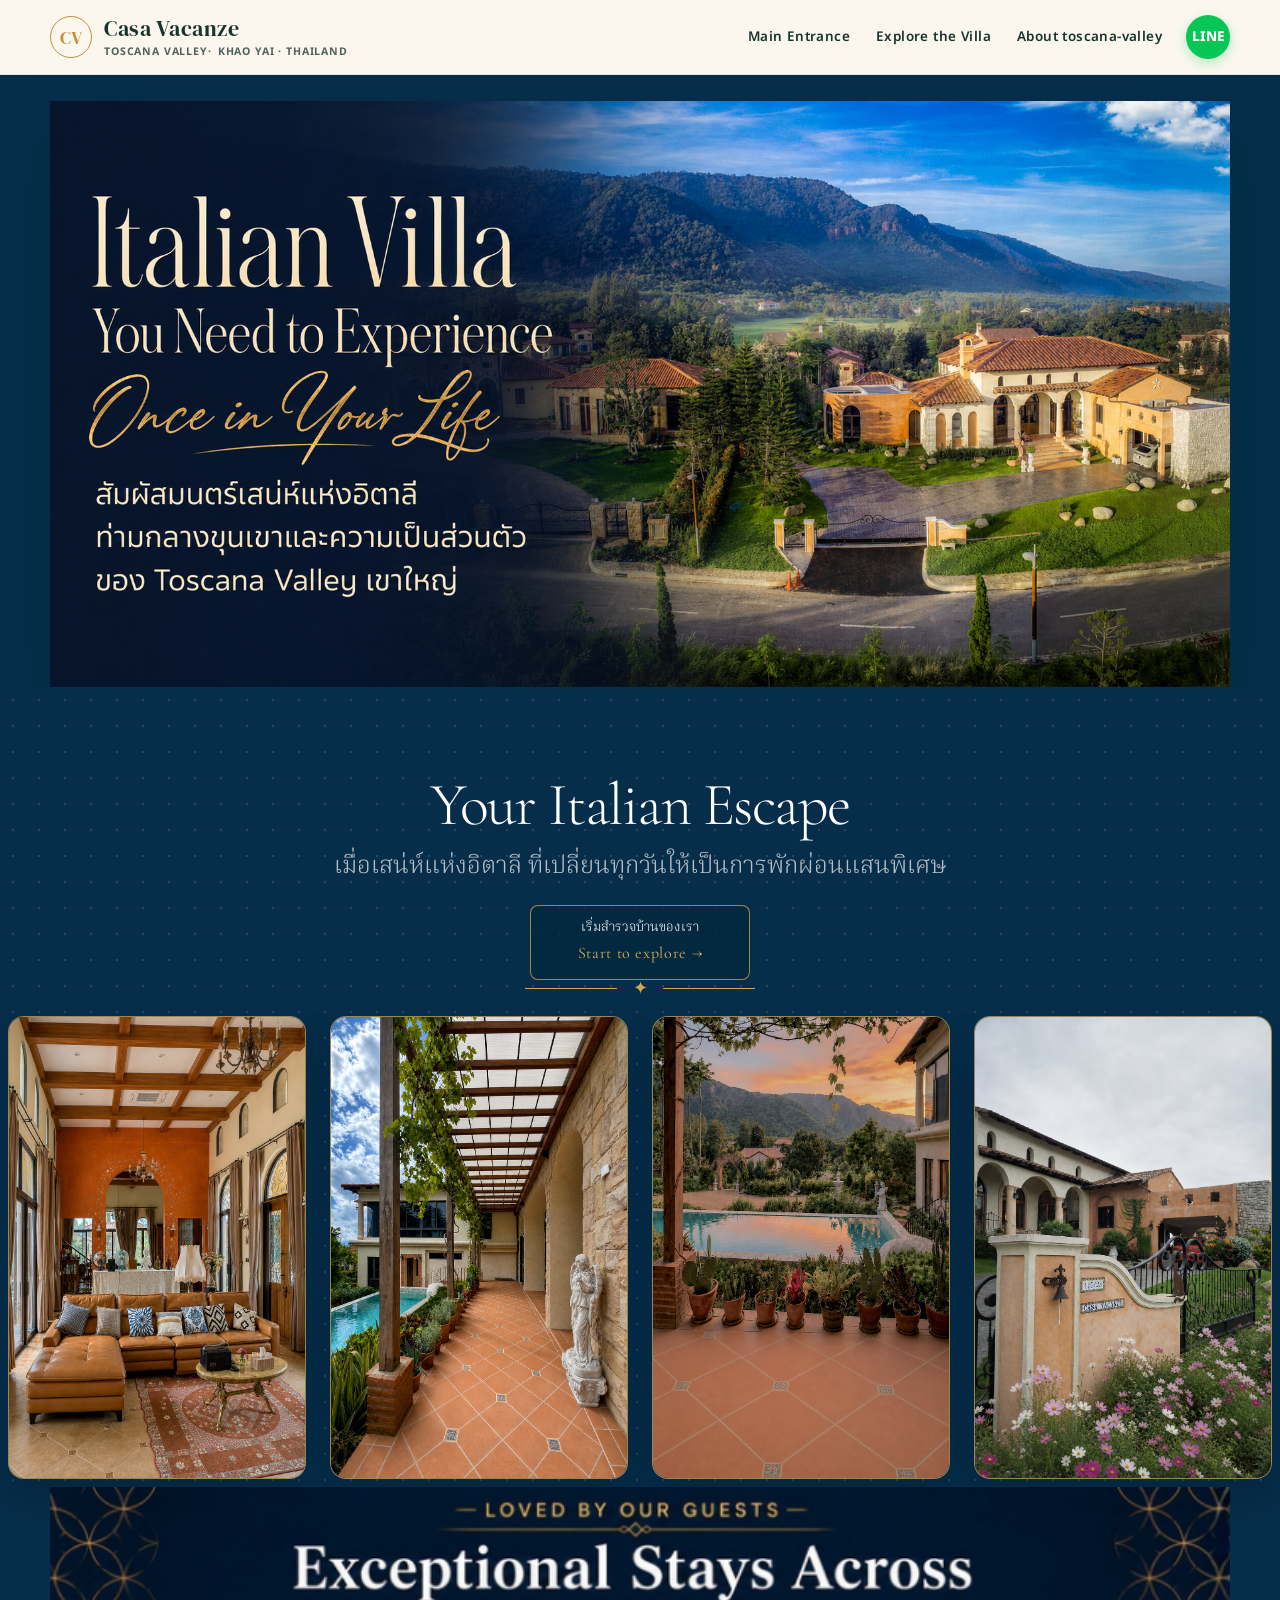
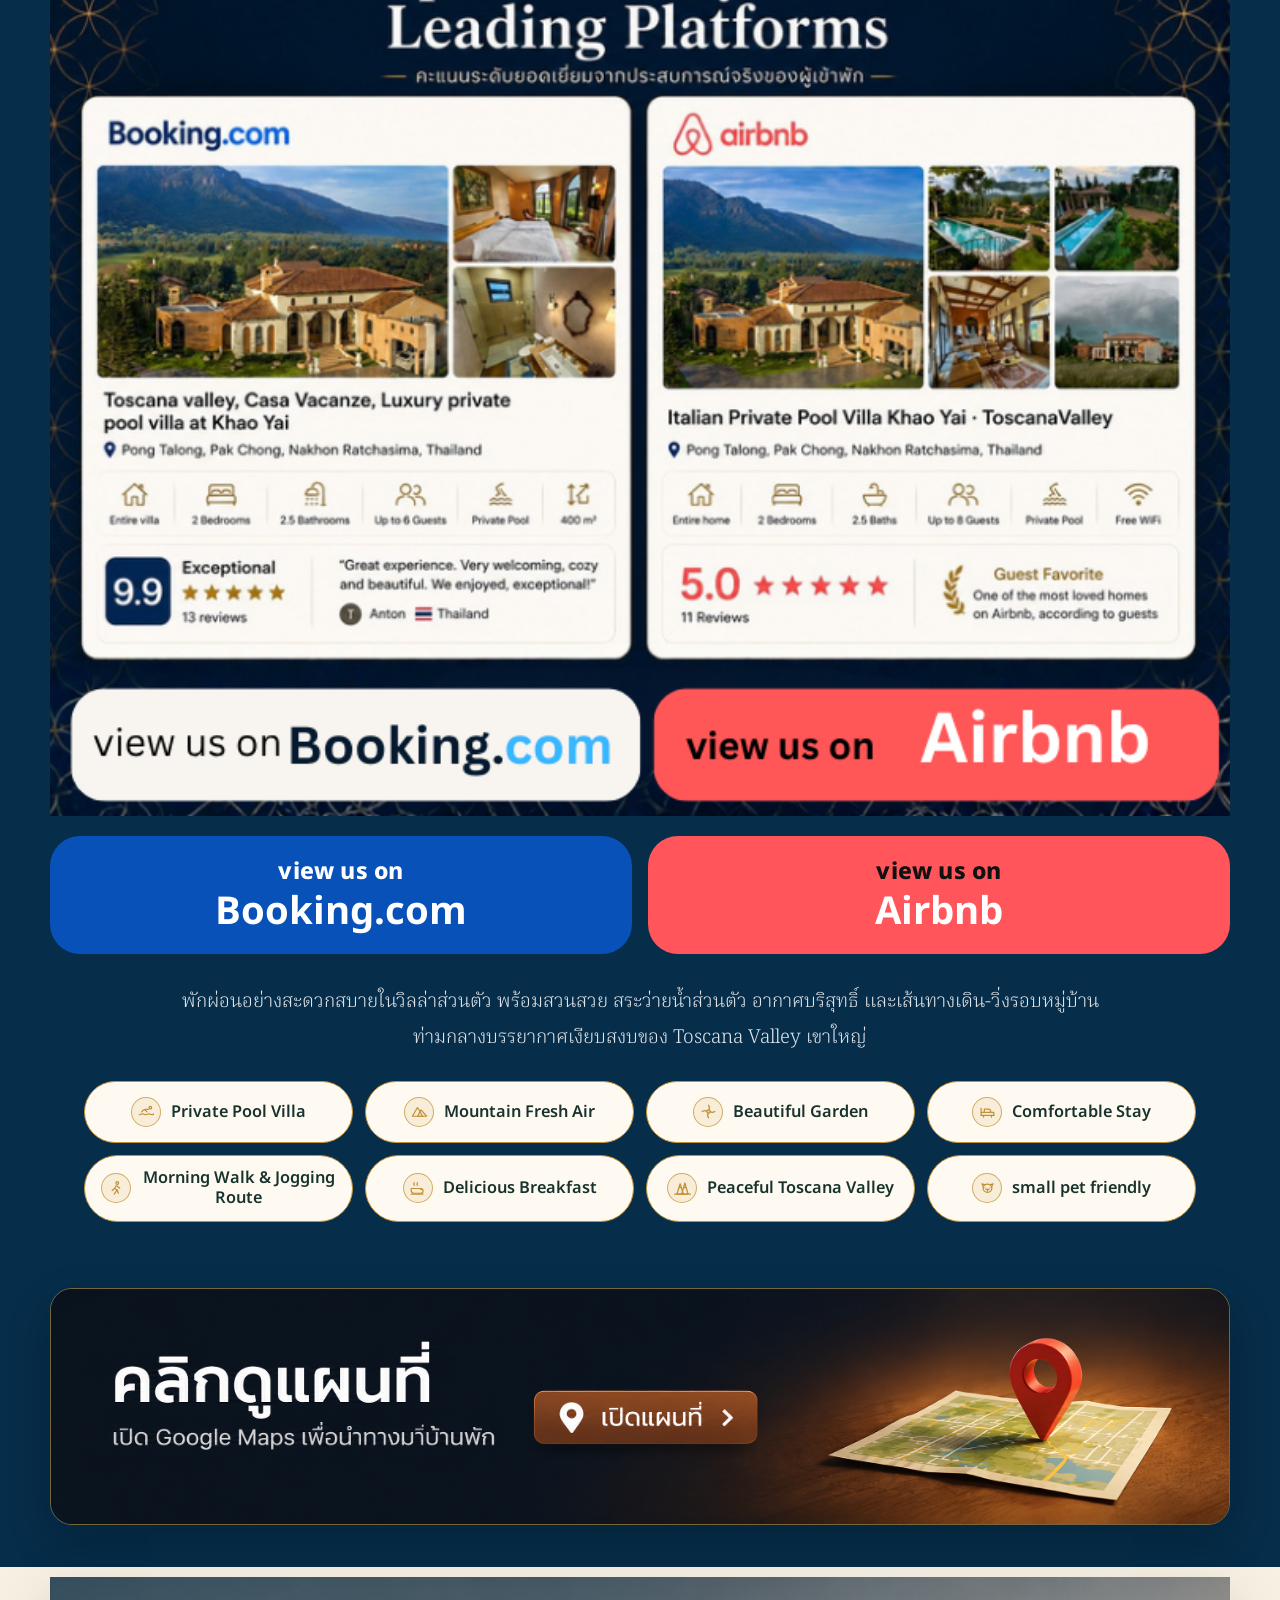
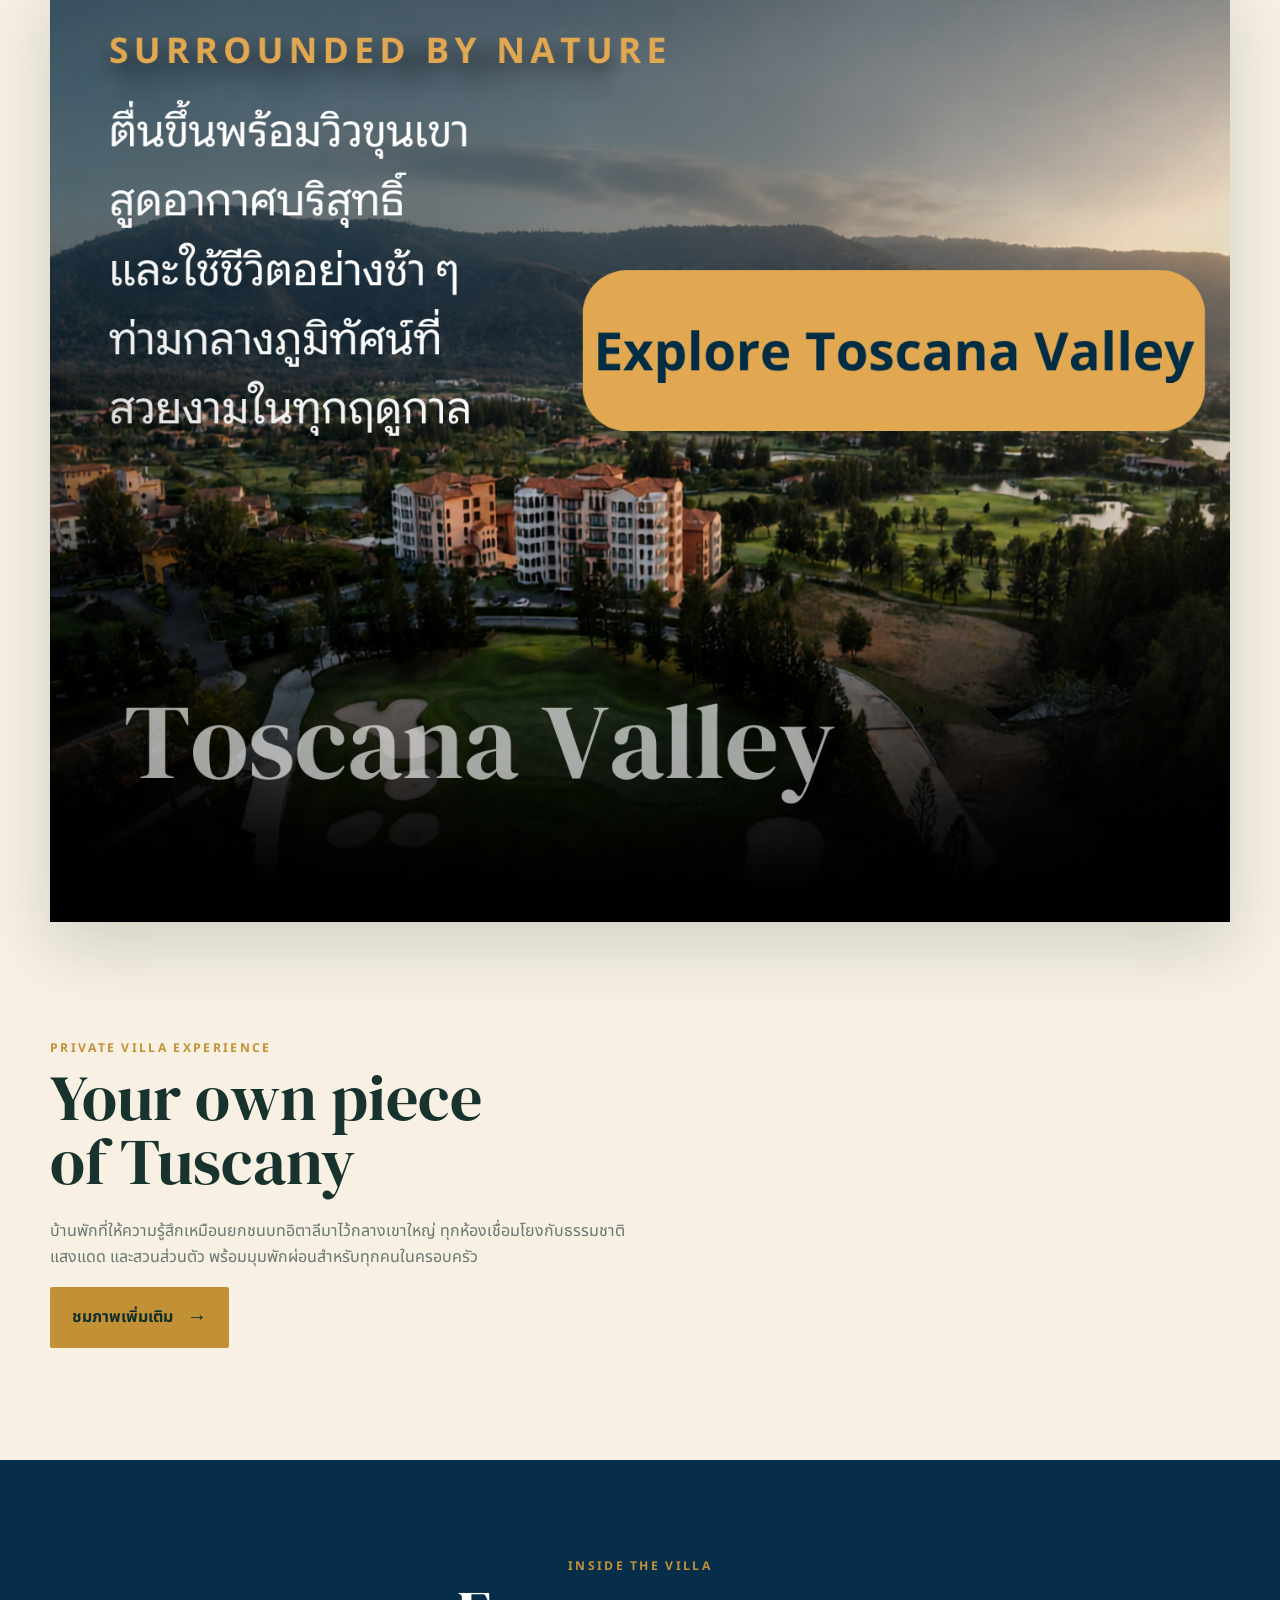
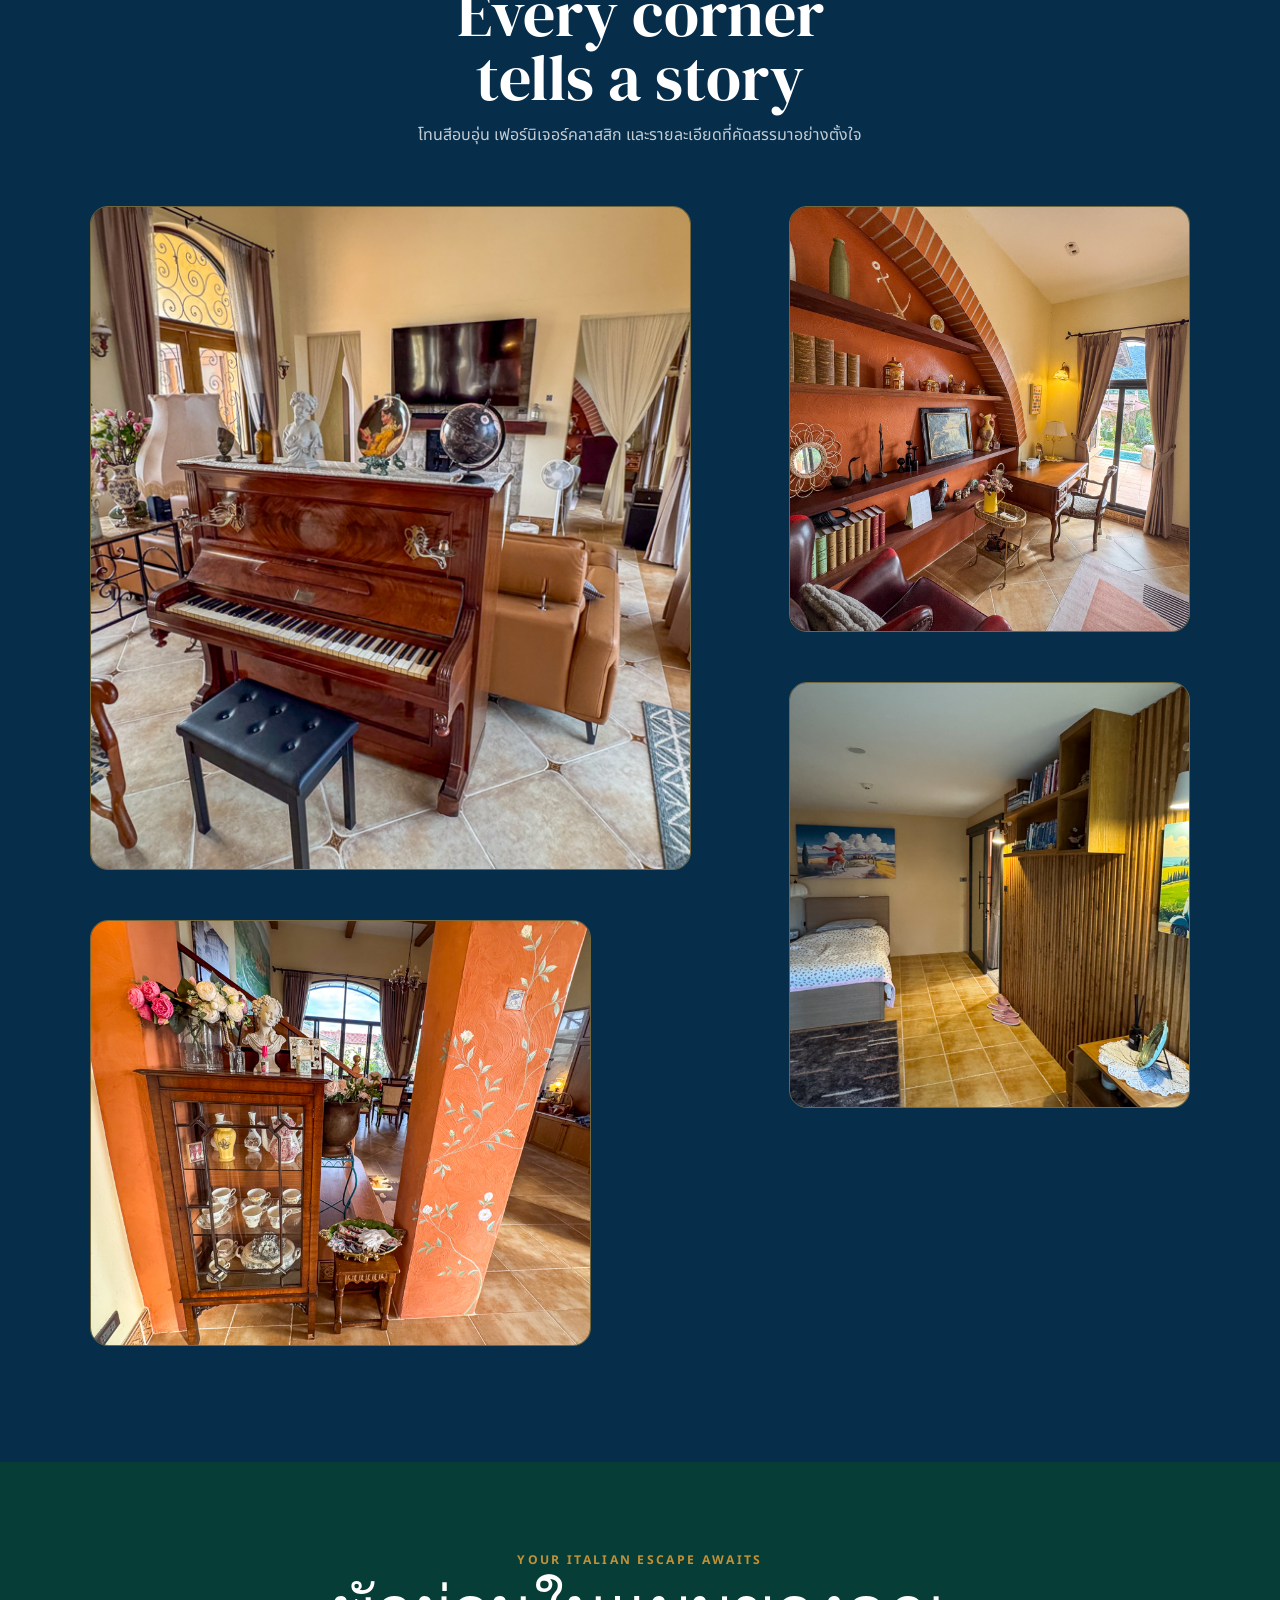
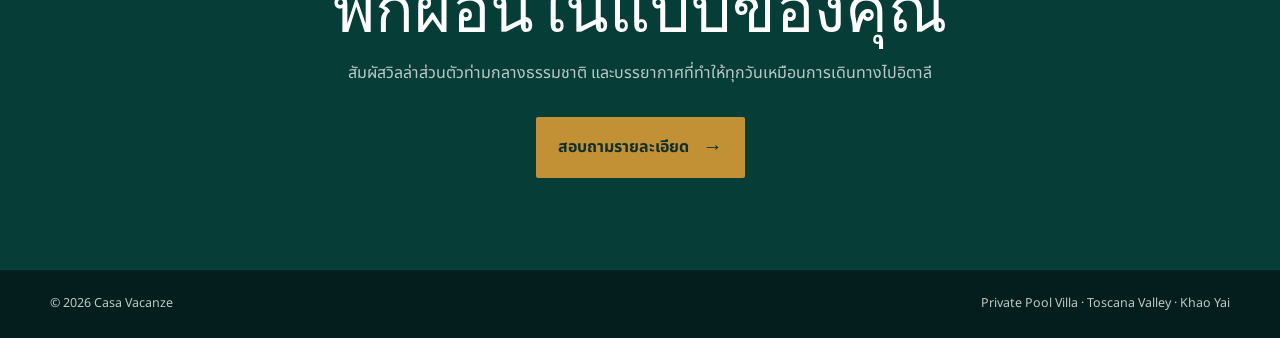
==== commit cbedde08: "style(nav): redesign navigation bar and LINE button" ====
--- a/index.html
+++ b/index.html
@@ -12,7 +12,7 @@
     :root{--pine:#073d37;--deep:#062c2b;--cream:#f7f0e3;--paper:#fbf7ef;--gold:#c39135;--ink:#18332e;--muted:#687771;--line:rgba(195,145,53,.38);--shadow:0 24px 65px rgba(15,46,40,.16)}
     *{box-sizing:border-box}html{scroll-behavior:smooth}body{margin:0;color:var(--ink);background:var(--paper);font-family:"Noto Sans Thai",sans-serif;line-height:1.65}img{display:block;width:100%;height:100%;object-fit:cover}a{color:inherit;text-decoration:none}.wrap{width:min(1180px,calc(100% - 40px));margin:auto}
     .topbar{position:sticky;top:0;z-index:20;background:rgba(251,247,239,.92);border-bottom:1px solid rgba(7,61,55,.1);backdrop-filter:blur(14px)}
-    nav{height:74px;display:flex;align-items:center;justify-content:space-between;gap:24px}.mobile-menu-toggle{display:none;background:none;border:none;color:#073d37;cursor:pointer;padding:4px}.brand{display:flex;align-items:center;gap:12px}.monogram{width:42px;height:42px;display:grid;place-items:center;border:1px solid var(--gold);border-radius:50%;color:var(--gold);font:1.15rem "DM Serif Display",serif}.brand-copy{font:1.35rem "DM Serif Display",serif;letter-spacing:.03em}.brand-copy small{display:block;margin-top:2px;color:#51605c;font:700 .66rem/1.45 "Noto Sans Thai",sans-serif;letter-spacing:.08em;text-transform:uppercase;white-space:nowrap}.brand-copy small strong{color:var(--ink);font-weight:900}.links{display:flex;align-items:center;gap:26px;font-size:.84rem;font-weight:600;letter-spacing:.03em;margin-left:auto}.links a:hover{color:var(--gold)}.book{display:inline-flex;align-items:center;gap:10px;padding:10px 18px;color:#fff!important;background:var(--pine);border-radius:999px;font-family:"Noto Sans Thai",sans-serif;font-weight:600;letter-spacing:0}.line-mark{width:28px;height:28px;display:grid;place-items:center;flex:0 0 auto;border-radius:50%;background:#06c755;color:#fff;font:800 .58rem/1 "Noto Sans Thai",sans-serif;letter-spacing:0}.book-text{display:block;line-height:1.25}.book-text span{display:block}
+    nav{height:74px;display:flex;align-items:center;justify-content:space-between;gap:24px}.mobile-menu-toggle{display:none;background:none;border:none;color:#073d37;cursor:pointer;padding:4px}.brand{display:flex;align-items:center;gap:12px}.monogram{width:42px;height:42px;display:grid;place-items:center;border:1px solid var(--gold);border-radius:50%;color:var(--gold);font:1.15rem "DM Serif Display",serif}.brand-copy{font:1.35rem "DM Serif Display",serif;letter-spacing:.03em}.brand-copy small{display:flex;align-items:center;gap:6px;margin-top:2px;color:#51605c;font:700 .66rem/1.45 "Noto Sans Thai",sans-serif;letter-spacing:.08em;text-transform:uppercase;white-space:nowrap}.brand-copy small span:first-child:after{content:"·"} .brand-copy small strong{color:var(--ink);font-weight:900}.links{display:flex;align-items:center;gap:26px;font-size:.84rem;font-weight:600;letter-spacing:.03em;margin-left:auto}.links a:hover{color:var(--gold)}.line-icon-only{display:flex;align-items:center;justify-content:center;width:44px;height:44px;background:#06c755;color:#fff!important;border-radius:50%;font-family:'Noto Sans Thai',sans-serif;font-weight:800;font-size:.85rem;text-decoration:none;box-shadow:0 4px 12px rgba(6,199,85,.3);transition:transform .2s ease} .line-icon-only:hover{transform:translateY(-2px);box-shadow:0 6px 16px rgba(6,199,85,.4)} 
     .hero{position:relative;padding:26px 0 0;overflow:hidden;background:var(--cream)}.hero>img{width:min(1180px,calc(100% - 40px));height:auto;max-height:none;margin:0 auto;object-fit:contain;box-shadow:var(--shadow)}.hero:after{display:none}.hero-copy{position:absolute;z-index:2;top:26px;bottom:0;left:50%;width:min(1180px,calc(100% - 40px));max-width:none;margin:0;transform:translateX(-50%);display:flex;flex-direction:column;align-items:flex-start;justify-content:center;padding:54px 56px;text-align:left;color:#fff;background:linear-gradient(90deg,rgba(3,35,55,.91) 0%,rgba(3,35,55,.75) 30%,rgba(3,35,55,.16) 51%,transparent 66%)}.hero-copy>*{max-width:470px}.hero-copy .eyebrow{justify-content:flex-start}.eyebrow{display:flex;align-items:center;gap:12px;margin-bottom:22px;color:var(--gold);font-size:.78rem;font-weight:600;letter-spacing:.18em;text-transform:uppercase}.eyebrow:before{content:"";width:48px;height:1px;background:var(--gold)}h1,h2,h3,p{margin-top:0}h1{margin-bottom:18px;font:clamp(2.8rem,4.2vw,4.65rem)/.92 "DM Serif Display",serif;letter-spacing:-.035em}h1 br{display:block}h1 span{display:block;margin-top:18px;font:600 clamp(1.05rem,1.55vw,1.5rem)/1.45 "Noto Sans Thai",sans-serif;letter-spacing:0}.lead{margin:0 0 28px;color:rgba(255,255,255,.84);font-size:.98rem}.cta{display:inline-flex;align-items:center;gap:14px;padding:14px 22px;background:var(--gold);color:#102f2b;border-radius:2px;font-weight:700}.cta span{font-size:1.25rem}
     .intro{padding:88px 0 34px;color:#fff;background-color:#062d4a;background-image:radial-gradient(rgba(255,255,255,.13) 1px,transparent 1px);background-size:26px 26px}.intro .wrap{width:min(1680px,calc(100% - 32px))}.section-head{text-align:center;max-width:790px;margin:0 auto 42px}.kicker{color:var(--gold);font:.76rem/1 "Noto Sans Thai",sans-serif;font-weight:700;letter-spacing:.19em;text-transform:uppercase}.section-head h2{margin:10px 0 12px;font:clamp(2.35rem,5vw,4.5rem)/1 "DM Serif Display",serif}.section-head h2 span{display:block;margin-top:14px;font:700 clamp(1.15rem,2.6vw,1.9rem)/1.45 "Noto Sans Thai",sans-serif}.section-head p{color:var(--muted)}.intro .section-head p{color:rgba(255,255,255,.72)}
     .thumbs{display:grid;grid-template-columns:repeat(4,1fr);gap:10px;margin:0;width:100%}.thumb{position:relative;aspect-ratio:4/3;overflow:hidden}.thumb button{all:unset;display:block;width:100%;height:100%;cursor:zoom-in}.thumb img{transition:transform .55s ease}.thumb:hover img{transform:scale(1.05)}.thumb:after{content:"";position:absolute;inset:auto 0 0;height:35%;background:linear-gradient(transparent,rgba(2,30,28,.55));pointer-events:none}
@@ -20,15 +20,15 @@
     .panorama{height:min(66vw,760px);position:relative}.panorama:after{content:"";position:absolute;inset:0;background:linear-gradient(0deg,rgba(3,33,30,.68),transparent 55%)}.pano-copy{position:absolute;z-index:1;left:max(20px,calc((100% - 1140px)/2));bottom:54px;color:#fff;max-width:650px}.pano-copy h2{margin:8px 0;font:clamp(2.7rem,6vw,5.7rem)/1 "DM Serif Display",serif}.pano-copy p{color:rgba(255,255,255,.8)}
     .gallery{padding:100px 0;background:#f0e4cf}.gallery-grid{margin-top:38px;display:grid;grid-template-columns:repeat(12,1fr);grid-auto-rows:180px;gap:14px}.tile{overflow:hidden}.tile:nth-child(1){grid-column:span 7;grid-row:span 3}.tile:nth-child(2){grid-column:span 5;grid-row:span 2}.tile:nth-child(3){grid-column:span 5;grid-row:span 2}.tile:nth-child(4),.tile:nth-child(5){grid-column:span 6;grid-row:span 2}.tile img{transition:transform .65s ease}.tile:hover img{transform:scale(1.035)}
     .contact{padding:92px 0;text-align:center;color:#fff;background:var(--pine)}.contact h2{margin:12px 0 18px;font:clamp(2.5rem,5vw,4.7rem)/1 "DM Serif Display",serif}.contact p{max-width:620px;margin:0 auto 30px;color:rgba(255,255,255,.72)}footer{padding:24px 0;color:#bfc9c4;background:#031e1d;font-size:.78rem}.footer-row{display:flex;justify-content:space-between;gap:20px}
-    @media(max-width:800px){ .book{order:2} .mobile-menu-toggle{display:block;order:3}.links{display:none !important}.links.is-open{display:flex !important;order:4;width:100%;flex-direction:column;gap:12px;padding:16px 0;}.brand-copy small span{display:block;font-size:0.75rem;line-height:1.4;margin-top:2px} 
+    @media(max-width:800px){.brand-copy small{flex-direction:column;align-items:flex-start;gap:0} .brand-copy small span:first-child:after{display:none} .brand{margin-right:auto} .book{order:2;margin-right:12px}   .mobile-menu-toggle{display:block;order:3}.links{display:none !important}.links.is-open{display:flex !important;order:4;width:100%;flex-direction:column;gap:12px;padding:16px 0;}.brand-copy small span{display:block;font-size:0.75rem;line-height:1.4;margin-top:2px} 
       .wrap{width:min(100% - 28px,1180px)}
       nav{height:auto;display:flex;flex-wrap:wrap;justify-content:space-between;align-items:center;padding:12px 0;gap:12px}
       .links{width:100%;margin-left:0;display:flex;justify-content:center;gap:16px;border-top:1px solid rgba(7,61,55,.08);padding-top:10px}
       .links a{display:inline-block!important;font-size:0.8rem}
       .brand-copy{font-size:1rem;min-width:0}
       .brand-copy small{font-size:.43rem;letter-spacing:.035em;line-height:1.25}
-      .book{padding:8px 13px;gap:8px;font-size:.9rem}
-      .line-mark{width:24px;height:24px;font-size:.5rem}
+      
+      
       .hero{padding-top:14px}
       .hero>img{width:calc(100% - 28px)}
       .hero-copy{position:static;width:calc(100% - 28px);margin:auto;transform:none;display:block;padding:38px 0 48px;text-align:center;color:var(--ink);background:none}
@@ -68,7 +68,7 @@
     .intro .section-head h2{margin:0;font-size:clamp(2.6rem,4.8vw,4.6rem)}
     .intro .section-head h2 span{margin-top:12px;font-family:"Noto Serif Thai",serif;font-size:clamp(1.1rem,2.25vw,1.75rem);font-weight:300;line-height:1.65;letter-spacing:.015em}
     .intro .section-head:after{content:"✦";position:absolute;left:50%;bottom:0;transform:translateX(-50%);width:230px;color:#d3a64f;background:linear-gradient(90deg,#d3a64f 0 40%,transparent 40% 60%,#d3a64f 60% 100%) center/100% 1px no-repeat;text-align:center;font-size:1.15rem;line-height:1}
-    @media(max-width:800px){ .book{order:2}.intro .thumbs{gap:8px}.intro .thumb{border-radius:14px}.thumb figcaption{padding:13px 12px 10px}.thumb figcaption strong{font-size:1.1rem}.thumb figcaption em{font-size:.84rem}.thumb figcaption small{display:none}.card-number,.card-heart{top:9px;width:28px;height:28px}.card-number{left:9px}.card-heart{right:9px}}
+    @media(max-width:800px){ .intro .thumbs{gap:8px}.intro .thumb{border-radius:14px}.thumb figcaption{padding:13px 12px 10px}.thumb figcaption strong{font-size:1.1rem}.thumb figcaption em{font-size:.84rem}.thumb figcaption small{display:none}.card-number,.card-heart{top:9px;width:28px;height:28px}.card-number{left:9px}.card-heart{right:9px}}
     .intro{padding-bottom:8px}
     .intro .wrap{width:min(1760px,calc(100% - 16px))}
     .intro .section-head{max-width:1280px;margin-bottom:38px}
@@ -78,26 +78,26 @@
     .intro .thumb{aspect-ratio:9/14;border-radius:16px}
     .intro .thumb img{height:100%;object-fit:cover}
     .intro .thumb:after{display:none}
-    @media(max-width:800px){ .book{order:2}.intro{padding-bottom:4px}.intro .wrap{width:calc(100% - 8px)}.intro .section-head{margin-bottom:28px}.intro .thumbs{gap:4px}.intro .thumb{border-radius:11px}}
+    @media(max-width:800px){ .intro{padding-bottom:4px}.intro .wrap{width:calc(100% - 8px)}.intro .section-head{margin-bottom:28px}.intro .thumbs{gap:4px}.intro .thumb{border-radius:11px}}
     .wide-panorama{padding:8px 0 26px;background:#062d4a}
     .wide-panorama img{width:min(1180px,calc(100% - 40px));height:auto;margin:0 auto;object-fit:contain;box-shadow:var(--shadow)}
-    @media(max-width:800px){ .book{order:2}.wide-panorama{padding:4px 0 14px}.wide-panorama img{width:calc(100% - 8px)}}
+    @media(max-width:800px){ .wide-panorama{padding:4px 0 14px}.wide-panorama img{width:calc(100% - 8px)}}
     .intro .section-head{margin-bottom:18px;padding-bottom:18px}
     .intro .thumbs{grid-template-columns:repeat(4,minmax(0,1fr));gap:3px}
     .intro .thumb{width:100%;min-width:0;margin:0}
-    @media(max-width:800px){ .book{order:2}.intro{padding-top:42px}.intro .wrap{width:calc(100% - 4px)}.intro .section-head{margin-bottom:12px;padding-bottom:14px}.intro .thumbs{grid-template-columns:repeat(2,minmax(0,1fr));gap:2px}.wide-panorama{padding-top:2px}.wide-panorama img{width:calc(100% - 4px)}}
+    @media(max-width:800px){ .intro{padding-top:42px}.intro .wrap{width:calc(100% - 4px)}.intro .section-head{margin-bottom:12px;padding-bottom:14px}.intro .thumbs{grid-template-columns:repeat(2,minmax(0,1fr));gap:2px}.wide-panorama{padding-top:2px}.wide-panorama img{width:calc(100% - 4px)}}
     .explore-prompt{position:static;z-index:2;display:flex;flex-direction:column;align-items:center;justify-content:center;width:fit-content;min-width:220px;margin:18px auto 0;padding:12px 17px;border:1px solid rgba(211,166,79,.75);border-radius:8px;color:#fff;background:rgba(3,40,61,.7);text-align:center;transition:.25s ease}
     .explore-prompt:hover{color:#082f46;background:#d3a64f;transform:translateY(-1px)}
     .explore-prompt span{display:block;font-family:"Noto Serif Thai",serif;font-size:.84rem;font-weight:300;line-height:1.5}
     .explore-prompt small{display:block;margin-top:2px;color:#d7ad5b;font-family:"Cormorant Garamond",serif;font-size:1rem;font-weight:400;letter-spacing:.04em}
     .explore-prompt:hover small{color:#082f46}
-    @media(max-width:800px){ .book{order:2}.explore-prompt{width:200px;min-width:0;margin:18px auto 14px;transform:none}.explore-prompt:hover{transform:none}.intro .section-head{padding-bottom:16px}}
+    @media(max-width:800px){ .explore-prompt{width:200px;min-width:0;margin:18px auto 14px;transform:none}.explore-prompt:hover{transform:none}.intro .section-head{padding-bottom:16px}}
     .experience{background:var(--cream);color:var(--ink)}
     .experience .copy{color:var(--muted)}
     .experience .fact{border-top-color:rgba(7,61,55,.18)}
     .experience .fact span{color:var(--muted)}
     .intro .thumbs{grid-template-columns:repeat(4,minmax(0,1fr));gap:24px}
-    @media(max-width:800px){ .book{order:2}.intro .thumbs{grid-template-columns:repeat(2,minmax(0,1fr));gap:6px}}
+    @media(max-width:800px){ .intro .thumbs{grid-template-columns:repeat(2,minmax(0,1fr));gap:6px}}
     .panorama{height:auto;padding:10px 0 8px;background:var(--cream)}
     .pano-frame{position:relative;width:min(1180px,calc(100% - 40px));margin:0 auto;overflow:hidden;box-shadow:var(--shadow)}
     .panorama img{width:100%;height:auto;object-fit:contain}
@@ -107,14 +107,14 @@
     .pano-valley-button{position:absolute;z-index:2;right:34px;bottom:34px;padding:13px 18px;border:1px solid rgba(255,255,255,.55);border-radius:4px;background:rgba(211,166,79,.94);color:#07334a;font-weight:700;line-height:1;box-shadow:0 12px 26px rgba(0,0,0,.22)}
     .pano-valley-button:hover{background:#f0c15d;transform:translateY(-1px)}
     .wide-panorama{background:var(--cream)}
-    @media(max-width:800px){ .book{order:2}.panorama{padding:6px 0}.pano-frame{width:calc(100% - 8px)}.pano-copy{left:18px;right:18px;bottom:74px}.pano-copy h2{font-size:clamp(2.3rem,13vw,4.2rem)}.pano-valley-button{right:16px;bottom:18px;padding:11px 13px;font-size:.82rem}.intro .thumbs{gap:6px}}
+    @media(max-width:800px){ .panorama{padding:6px 0}.pano-frame{width:calc(100% - 8px)}.pano-copy{left:18px;right:18px;bottom:74px}.pano-copy h2{font-size:clamp(2.3rem,13vw,4.2rem)}.pano-valley-button{right:16px;bottom:18px;padding:11px 13px;font-size:.82rem}.intro .thumbs{gap:6px}}
     .pano-copy,.pano-valley-button,.pano-frame:after{display:none}
     .pano-frame .pano-valley-button{display:block;top:36%;right:4%;bottom:auto;width:44%;height:14%;padding:0;border:0;border-radius:8px;background:transparent;color:transparent;font-size:0;box-shadow:none}
     .pano-frame .pano-valley-button:focus-visible{outline:3px solid rgba(255,255,255,.9);outline-offset:3px}
     .experience .facts{display:none}
     .experience .portrait{display:none}.experience .experience-grid{grid-template-columns:1fr}
     .gallery{background:#062d4a;color:#fff}.gallery .section-head h2{color:#fff}.gallery .section-head p{color:rgba(255,255,255,.76)}.gallery-grid{gap:18px;grid-auto-rows:220px}.gallery-grid .tile{border:1px solid rgba(195,145,53,.58);border-radius:18px}.gallery-grid .tile:nth-child(5){display:none}
-    @media(max-width:800px){ .book{order:2}.gallery-grid{gap:10px;grid-auto-rows:185px}.gallery-grid .tile{border-radius:14px}}
+    @media(max-width:800px){ .gallery-grid{gap:10px;grid-auto-rows:185px}.gallery-grid .tile{border-radius:14px}}
     .guest-ratings{padding:0 0 38px;background:#062d4a}
     .guest-ratings .ratings-frame{width:min(1180px,calc(100% - 40px));margin:0 auto}
     .ratings-image-wrap{position:relative;overflow:hidden;aspect-ratio:746/587;background:#062d4a;box-shadow:none}
@@ -140,11 +140,11 @@
     .lightbox-panel img{width:auto;max-width:100%;height:auto;max-height:88vh;border-radius:16px;box-shadow:0 28px 70px rgba(0,0,0,.38)}
     .lightbox-close{position:absolute;top:-16px;right:-16px;width:42px;height:42px;border:0;border-radius:999px;background:#fff;color:#143a5f;font:1.5rem/1 "DM Serif Display",serif;cursor:pointer;box-shadow:0 10px 24px rgba(0,0,0,.24)}
     .lightbox-backdrop{position:absolute;inset:0}
-    @media(max-width:800px){ .book{order:2}.guest-ratings{padding:0 0 20px}.guest-ratings .ratings-frame{width:100%}.ratings-buttons{gap:6px;margin-top:3px;padding:0 4px}.ratings-button{min-height:74px;border-radius:18px}.ratings-button span{font-size:.85rem}.ratings-button strong{margin-top:6px;font-size:1.45rem}.ratings-copy{padding:22px 12px 0}.ratings-copy p{font-size:.98rem;line-height:1.8}.ratings-highlights{grid-template-columns:1fr;gap:10px;margin-top:18px}.ratings-highlights li{min-height:56px;padding:10px 14px;font-size:.96rem}.benefit-icon{width:28px;height:28px;font-size:.94rem}.lightbox{padding:16px}.lightbox-close{top:-12px;right:-4px}}.map-section{padding:28px 0 42px;background:#062d4a;text-align:center}.map-card{display:block;width:min(1180px,calc(100% - 40px));margin:0 auto;overflow:hidden;border:1px solid rgba(195,145,53,.58);border-radius:22px;box-shadow:0 18px 45px rgba(0,0,0,.2);transition:transform .25s ease,box-shadow .25s ease}.map-card:hover{transform:translateY(-3px);box-shadow:0 24px 54px rgba(0,0,0,.28)}.map-card img{width:100%;height:auto;display:block}.map-card:focus-visible{outline:3px solid #f0c15d;outline-offset:5px}@media(max-width:800px){ .book{order:2}.map-section{padding:18px 0 28px}.map-card{width:calc(100% - 16px);border-radius:14px}}
+    @media(max-width:800px){ .guest-ratings{padding:0 0 20px}.guest-ratings .ratings-frame{width:100%}.ratings-buttons{gap:6px;margin-top:3px;padding:0 4px}.ratings-button{min-height:74px;border-radius:18px}.ratings-button span{font-size:.85rem}.ratings-button strong{margin-top:6px;font-size:1.45rem}.ratings-copy{padding:22px 12px 0}.ratings-copy p{font-size:.98rem;line-height:1.8}.ratings-highlights{grid-template-columns:1fr;gap:10px;margin-top:18px}.ratings-highlights li{min-height:56px;padding:10px 14px;font-size:.96rem}.benefit-icon{width:28px;height:28px;font-size:.94rem}.lightbox{padding:16px}.lightbox-close{top:-12px;right:-4px}}.map-section{padding:28px 0 42px;background:#062d4a;text-align:center}.map-card{display:block;width:min(1180px,calc(100% - 40px));margin:0 auto;overflow:hidden;border:1px solid rgba(195,145,53,.58);border-radius:22px;box-shadow:0 18px 45px rgba(0,0,0,.2);transition:transform .25s ease,box-shadow .25s ease}.map-card:hover{transform:translateY(-3px);box-shadow:0 24px 54px rgba(0,0,0,.28)}.map-card img{width:100%;height:auto;display:block}.map-card:focus-visible{outline:3px solid #f0c15d;outline-offset:5px}@media(max-width:800px){ .map-section{padding:18px 0 28px}.map-card{width:calc(100% - 16px);border-radius:14px}}
   </style>
 </head>
 <body>
-  <header class="topbar"><nav class="wrap"><a class="brand" href="https://casavacanze-khaoyai.com/"><span class="monogram">CV</span><span class="brand-copy">Casa Vacanze<small><span>Toscana Valley</span><span>Khao Yai · Thailand</span></small></span></a><button class="mobile-menu-toggle" aria-label="Toggle menu" onclick="this.nextElementSibling.classList.toggle('is-open')"><svg viewBox="0 0 24 24" width="28" height="28" stroke="currentColor" stroke-width="2" fill="none" stroke-linecap="round"><line x1="3" y1="12" x2="21" y2="12"/><line x1="3" y1="6" x2="21" y2="6"/><line x1="3" y1="18" x2="21" y2="18"/></svg></button><div class="links"><a href="https://casavacanze-khaoyai.com/" aria-current="page">Main Entrance</a><a href="https://casavacanze-khaoyai.com/explore-villa">Explore the Villa</a><a href="https://casavacanze-khaoyai.com/toscana-valley">About toscana-valley</a></div><a class="book" href="#contact"><span class="line-mark">LINE</span><span class="book-text"><span>สอบถาม</span><span>รายละเอียด</span></span></a></nav></header>
+  <header class="topbar"><nav class="wrap"><a class="brand" href="https://casavacanze-khaoyai.com/"><span class="monogram">CV</span><span class="brand-copy">Casa Vacanze<small><span>Toscana Valley</span><span>Khao Yai · Thailand</span></small></span></a><button class="mobile-menu-toggle" aria-label="Toggle menu" onclick="this.nextElementSibling.classList.toggle('is-open')"><svg viewBox="0 0 24 24" width="28" height="28" stroke="currentColor" stroke-width="2" fill="none" stroke-linecap="round"><line x1="3" y1="12" x2="21" y2="12"/><line x1="3" y1="6" x2="21" y2="6"/><line x1="3" y1="18" x2="21" y2="18"/></svg></button><div class="links"><a href="https://casavacanze-khaoyai.com/" aria-current="page">Main Entrance</a><a href="https://casavacanze-khaoyai.com/explore-villa">Explore the Villa</a><a href="https://casavacanze-khaoyai.com/toscana-valley">About toscana-valley</a></div><a class="book line-icon-only" href="#contact" aria-label="Contact us via LINE">LINE</a></nav></header>
   <main>
     <section class="hero" id="home"><img src="images/hero-main.png" alt="Italian Villa ท่ามกลางขุนเขาและความเป็นส่วนตัวของ Toscana Valley เขาใหญ่" fetchpriority="high"></section>
     <section class="intro" id="villa"><div class="wrap"><div class="section-head"><h2>Your Italian Escape<span>เมื่อเสน่ห์แห่งอิตาลี ที่เปลี่ยนทุกวันให้เป็นการพักผ่อนแสนพิเศษ</span></h2><a class="explore-prompt" href="explore-villa.html"><span>เริ่มสำรวจบ้านของเรา</span><small>Start to explore →</small></a></div><div class="thumbs"><figure class="thumb"><button type="button" class="thumb-open" data-lightbox-src="images/card-living.png" data-lightbox-alt="ห้องนั่งเล่นเพดานสูงของวิลล่า" aria-label="ขยายรูปห้องนั่งเล่นเพดานสูงของวิลล่า"><img src="images/card-living.png" alt="ห้องนั่งเล่นเพดานสูงของวิลล่า" loading="lazy"></button></figure><figure class="thumb"><button type="button" class="thumb-open" data-lightbox-src="images/card-courtyard.png" data-lightbox-alt="ทางเดินริมสระและสวนของวิลล่า" aria-label="ขยายรูปทางเดินริมสระและสวนของวิลล่า"><img src="images/card-courtyard.png" alt="ทางเดินริมสระและสวนของวิลล่า" loading="lazy"></button></figure><figure class="thumb"><button type="button" class="thumb-open" data-lightbox-src="images/card-pool.png" data-lightbox-alt="สระว่ายน้ำส่วนตัวช่วงพระอาทิตย์ตก" aria-label="ขยายรูปสระว่ายน้ำส่วนตัวช่วงพระอาทิตย์ตก"><img src="images/card-pool.png" alt="สระว่ายน้ำส่วนตัวช่วงพระอาทิตย์ตก" loading="lazy"></button></figure><figure class="thumb"><button type="button" class="thumb-open" data-lightbox-src="images/card-entrance.png" data-lightbox-alt="ประตูทางเข้าวิลล่าและสวนดอกไม้" aria-label="ขยายรูปประตูทางเข้าวิลล่าและสวนดอกไม้"><img src="images/card-entrance.png" alt="ประตูทางเข้าวิลล่าและสวนดอกไม้" loading="lazy"></button></figure></div></div></section>
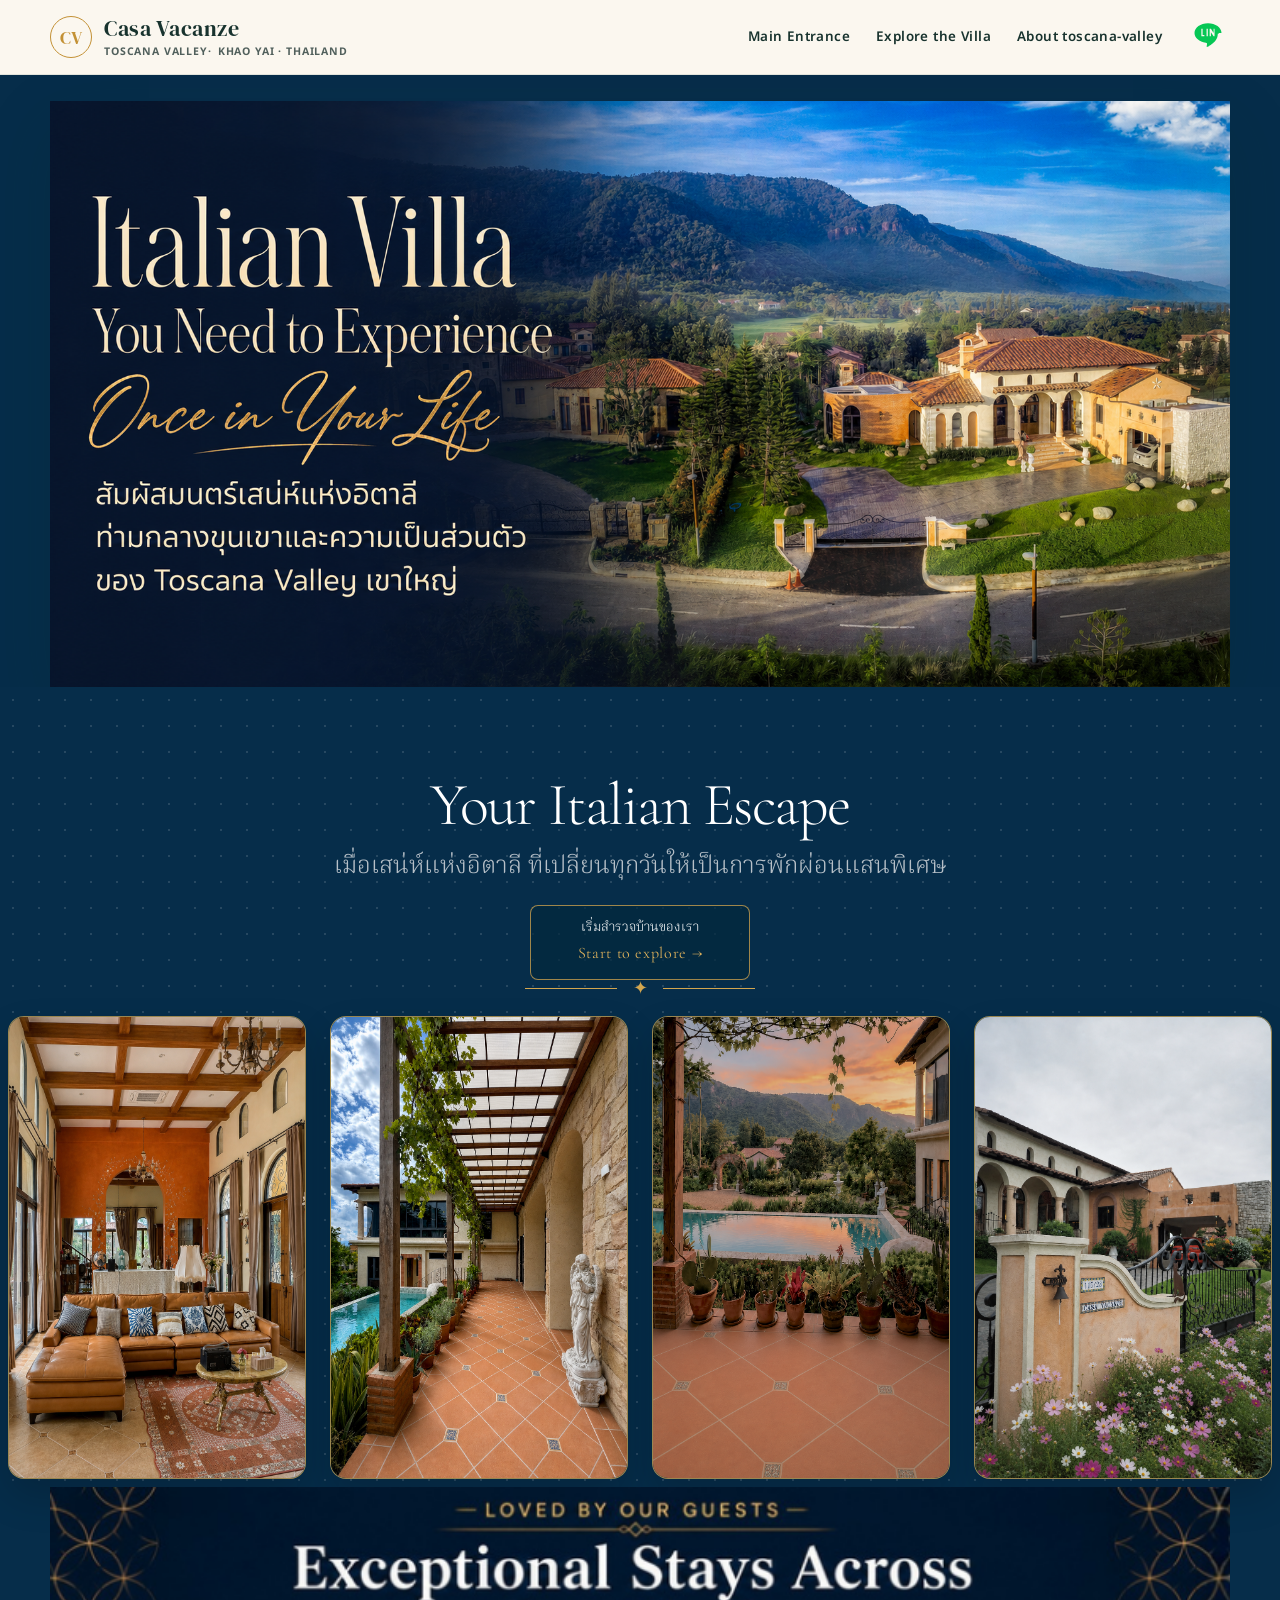
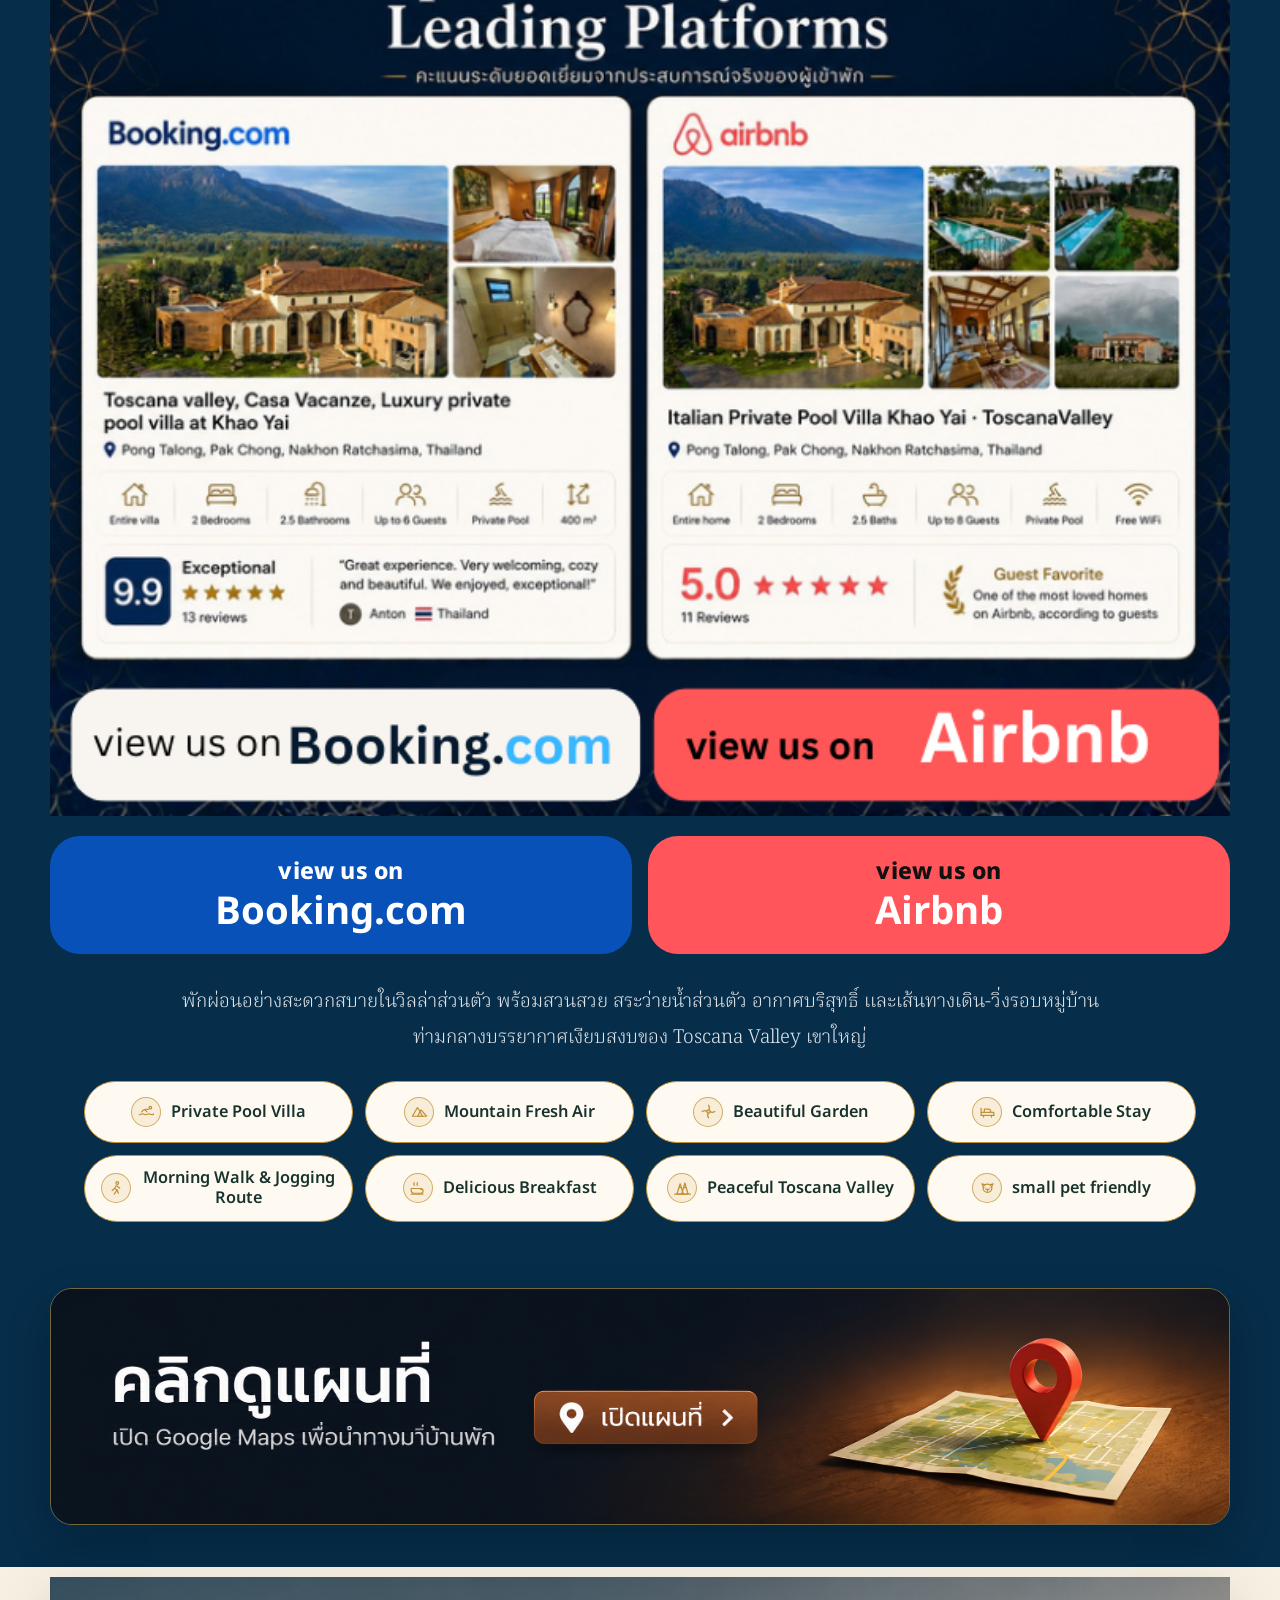
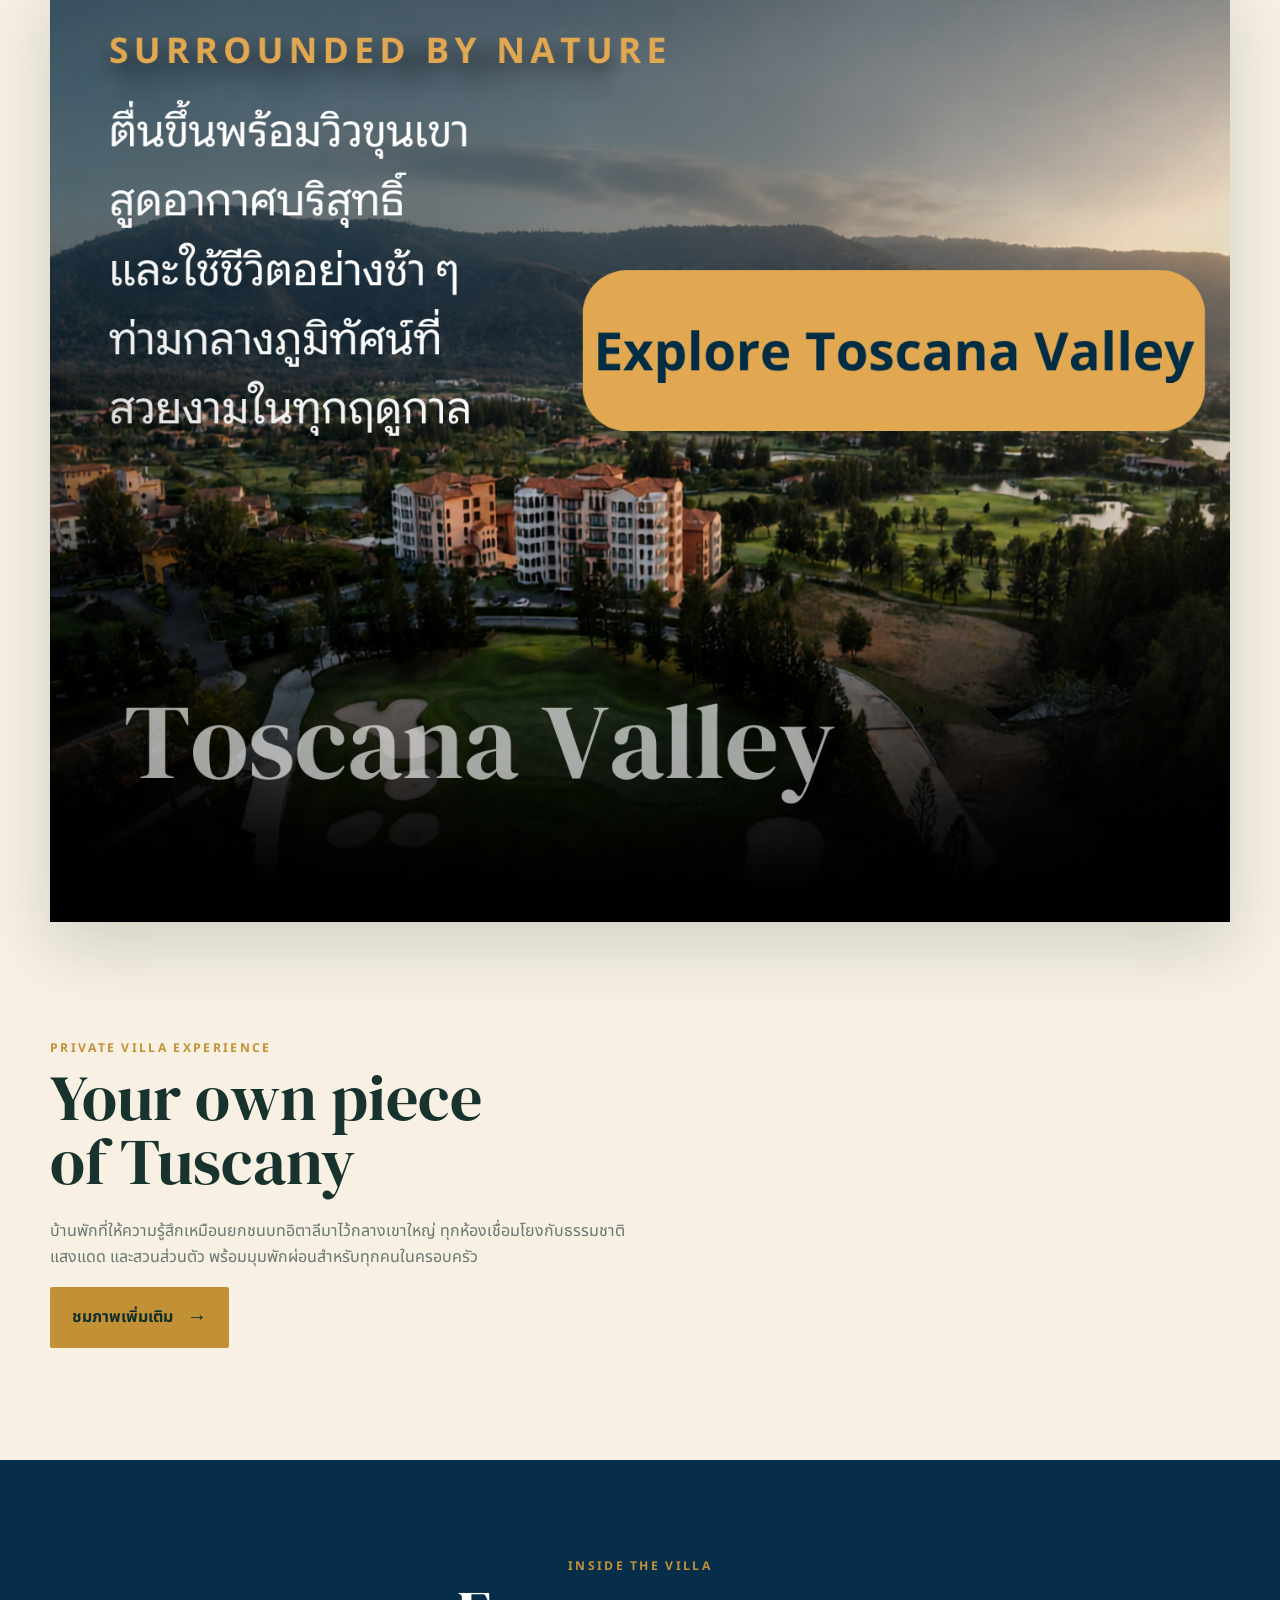
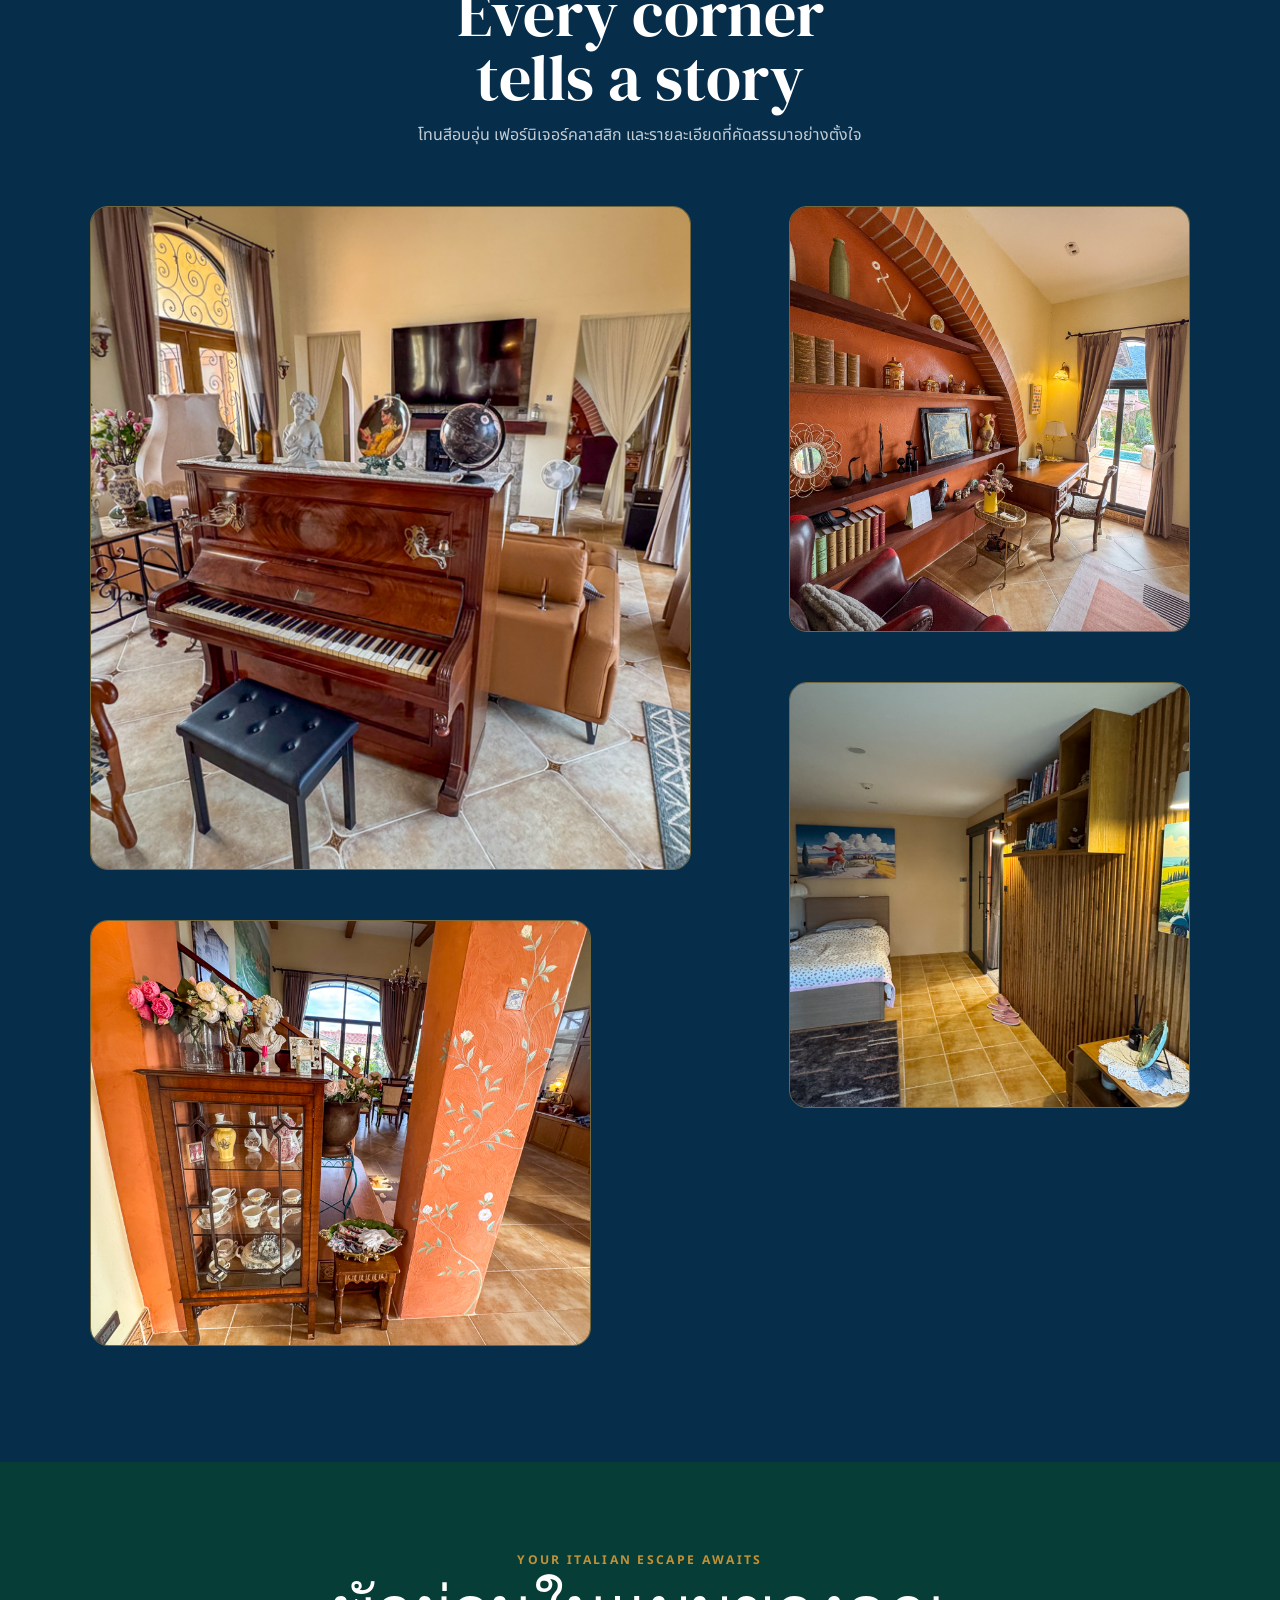
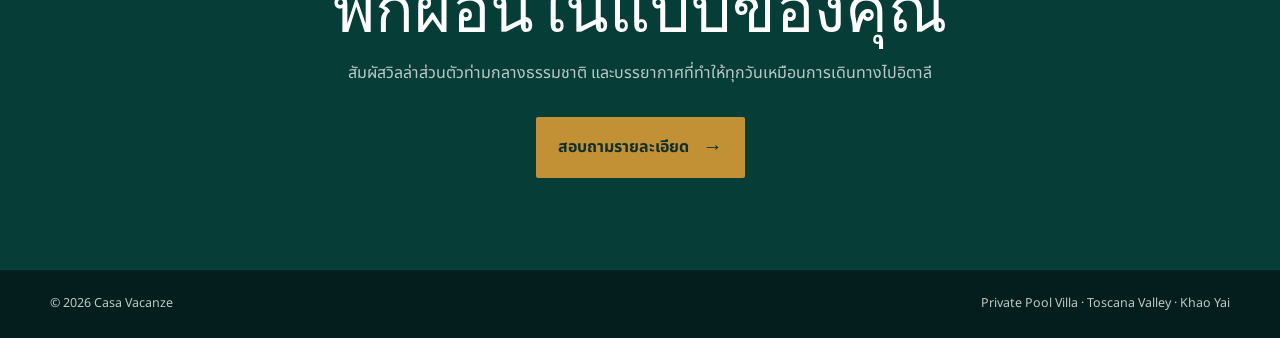
==== commit 580a5168: "feat(nav): use official LINE logo svg for contact button" ====
--- a/index.html
+++ b/index.html
@@ -12,7 +12,7 @@
     :root{--pine:#073d37;--deep:#062c2b;--cream:#f7f0e3;--paper:#fbf7ef;--gold:#c39135;--ink:#18332e;--muted:#687771;--line:rgba(195,145,53,.38);--shadow:0 24px 65px rgba(15,46,40,.16)}
     *{box-sizing:border-box}html{scroll-behavior:smooth}body{margin:0;color:var(--ink);background:var(--paper);font-family:"Noto Sans Thai",sans-serif;line-height:1.65}img{display:block;width:100%;height:100%;object-fit:cover}a{color:inherit;text-decoration:none}.wrap{width:min(1180px,calc(100% - 40px));margin:auto}
     .topbar{position:sticky;top:0;z-index:20;background:rgba(251,247,239,.92);border-bottom:1px solid rgba(7,61,55,.1);backdrop-filter:blur(14px)}
-    nav{height:74px;display:flex;align-items:center;justify-content:space-between;gap:24px}.mobile-menu-toggle{display:none;background:none;border:none;color:#073d37;cursor:pointer;padding:4px}.brand{display:flex;align-items:center;gap:12px}.monogram{width:42px;height:42px;display:grid;place-items:center;border:1px solid var(--gold);border-radius:50%;color:var(--gold);font:1.15rem "DM Serif Display",serif}.brand-copy{font:1.35rem "DM Serif Display",serif;letter-spacing:.03em}.brand-copy small{display:flex;align-items:center;gap:6px;margin-top:2px;color:#51605c;font:700 .66rem/1.45 "Noto Sans Thai",sans-serif;letter-spacing:.08em;text-transform:uppercase;white-space:nowrap}.brand-copy small span:first-child:after{content:"·"} .brand-copy small strong{color:var(--ink);font-weight:900}.links{display:flex;align-items:center;gap:26px;font-size:.84rem;font-weight:600;letter-spacing:.03em;margin-left:auto}.links a:hover{color:var(--gold)}.line-icon-only{display:flex;align-items:center;justify-content:center;width:44px;height:44px;background:#06c755;color:#fff!important;border-radius:50%;font-family:'Noto Sans Thai',sans-serif;font-weight:800;font-size:.85rem;text-decoration:none;box-shadow:0 4px 12px rgba(6,199,85,.3);transition:transform .2s ease} .line-icon-only:hover{transform:translateY(-2px);box-shadow:0 6px 16px rgba(6,199,85,.4)} 
+    nav{height:74px;display:flex;align-items:center;justify-content:space-between;gap:24px}.mobile-menu-toggle{display:none;background:none;border:none;color:#073d37;cursor:pointer;padding:4px}.brand{display:flex;align-items:center;gap:12px}.monogram{width:42px;height:42px;display:grid;place-items:center;border:1px solid var(--gold);border-radius:50%;color:var(--gold);font:1.15rem "DM Serif Display",serif}.brand-copy{font:1.35rem "DM Serif Display",serif;letter-spacing:.03em}.brand-copy small{display:flex;align-items:center;gap:6px;margin-top:2px;color:#51605c;font:700 .66rem/1.45 "Noto Sans Thai",sans-serif;letter-spacing:.08em;text-transform:uppercase;white-space:nowrap}.brand-copy small span:first-child:after{content:"·"} .brand-copy small strong{color:var(--ink);font-weight:900}.links{display:flex;align-items:center;gap:26px;font-size:.84rem;font-weight:600;letter-spacing:.03em;margin-left:auto}.links a:hover{color:var(--gold)}.line-icon-only{display:flex;align-items:center;justify-content:center;width:44px;height:44px;color:#06c755!important;text-decoration:none;transition:transform .2s ease,filter .2s ease} .line-icon-only svg{width:100%;height:100%;fill:currentColor} .line-icon-only:hover{transform:translateY(-2px);filter:drop-shadow(0 4px 10px rgba(6,199,85,.35))} 
     .hero{position:relative;padding:26px 0 0;overflow:hidden;background:var(--cream)}.hero>img{width:min(1180px,calc(100% - 40px));height:auto;max-height:none;margin:0 auto;object-fit:contain;box-shadow:var(--shadow)}.hero:after{display:none}.hero-copy{position:absolute;z-index:2;top:26px;bottom:0;left:50%;width:min(1180px,calc(100% - 40px));max-width:none;margin:0;transform:translateX(-50%);display:flex;flex-direction:column;align-items:flex-start;justify-content:center;padding:54px 56px;text-align:left;color:#fff;background:linear-gradient(90deg,rgba(3,35,55,.91) 0%,rgba(3,35,55,.75) 30%,rgba(3,35,55,.16) 51%,transparent 66%)}.hero-copy>*{max-width:470px}.hero-copy .eyebrow{justify-content:flex-start}.eyebrow{display:flex;align-items:center;gap:12px;margin-bottom:22px;color:var(--gold);font-size:.78rem;font-weight:600;letter-spacing:.18em;text-transform:uppercase}.eyebrow:before{content:"";width:48px;height:1px;background:var(--gold)}h1,h2,h3,p{margin-top:0}h1{margin-bottom:18px;font:clamp(2.8rem,4.2vw,4.65rem)/.92 "DM Serif Display",serif;letter-spacing:-.035em}h1 br{display:block}h1 span{display:block;margin-top:18px;font:600 clamp(1.05rem,1.55vw,1.5rem)/1.45 "Noto Sans Thai",sans-serif;letter-spacing:0}.lead{margin:0 0 28px;color:rgba(255,255,255,.84);font-size:.98rem}.cta{display:inline-flex;align-items:center;gap:14px;padding:14px 22px;background:var(--gold);color:#102f2b;border-radius:2px;font-weight:700}.cta span{font-size:1.25rem}
     .intro{padding:88px 0 34px;color:#fff;background-color:#062d4a;background-image:radial-gradient(rgba(255,255,255,.13) 1px,transparent 1px);background-size:26px 26px}.intro .wrap{width:min(1680px,calc(100% - 32px))}.section-head{text-align:center;max-width:790px;margin:0 auto 42px}.kicker{color:var(--gold);font:.76rem/1 "Noto Sans Thai",sans-serif;font-weight:700;letter-spacing:.19em;text-transform:uppercase}.section-head h2{margin:10px 0 12px;font:clamp(2.35rem,5vw,4.5rem)/1 "DM Serif Display",serif}.section-head h2 span{display:block;margin-top:14px;font:700 clamp(1.15rem,2.6vw,1.9rem)/1.45 "Noto Sans Thai",sans-serif}.section-head p{color:var(--muted)}.intro .section-head p{color:rgba(255,255,255,.72)}
     .thumbs{display:grid;grid-template-columns:repeat(4,1fr);gap:10px;margin:0;width:100%}.thumb{position:relative;aspect-ratio:4/3;overflow:hidden}.thumb button{all:unset;display:block;width:100%;height:100%;cursor:zoom-in}.thumb img{transition:transform .55s ease}.thumb:hover img{transform:scale(1.05)}.thumb:after{content:"";position:absolute;inset:auto 0 0;height:35%;background:linear-gradient(transparent,rgba(2,30,28,.55));pointer-events:none}
@@ -144,7 +144,7 @@
   </style>
 </head>
 <body>
-  <header class="topbar"><nav class="wrap"><a class="brand" href="https://casavacanze-khaoyai.com/"><span class="monogram">CV</span><span class="brand-copy">Casa Vacanze<small><span>Toscana Valley</span><span>Khao Yai · Thailand</span></small></span></a><button class="mobile-menu-toggle" aria-label="Toggle menu" onclick="this.nextElementSibling.classList.toggle('is-open')"><svg viewBox="0 0 24 24" width="28" height="28" stroke="currentColor" stroke-width="2" fill="none" stroke-linecap="round"><line x1="3" y1="12" x2="21" y2="12"/><line x1="3" y1="6" x2="21" y2="6"/><line x1="3" y1="18" x2="21" y2="18"/></svg></button><div class="links"><a href="https://casavacanze-khaoyai.com/" aria-current="page">Main Entrance</a><a href="https://casavacanze-khaoyai.com/explore-villa">Explore the Villa</a><a href="https://casavacanze-khaoyai.com/toscana-valley">About toscana-valley</a></div><a class="book line-icon-only" href="#contact" aria-label="Contact us via LINE">LINE</a></nav></header>
+  <header class="topbar"><nav class="wrap"><a class="brand" href="https://casavacanze-khaoyai.com/"><span class="monogram">CV</span><span class="brand-copy">Casa Vacanze<small><span>Toscana Valley</span><span>Khao Yai · Thailand</span></small></span></a><button class="mobile-menu-toggle" aria-label="Toggle menu" onclick="this.nextElementSibling.classList.toggle('is-open')"><svg viewBox="0 0 24 24" width="28" height="28" stroke="currentColor" stroke-width="2" fill="none" stroke-linecap="round"><line x1="3" y1="12" x2="21" y2="12"/><line x1="3" y1="6" x2="21" y2="6"/><line x1="3" y1="18" x2="21" y2="18"/></svg></button><div class="links"><a href="https://casavacanze-khaoyai.com/" aria-current="page">Main Entrance</a><a href="https://casavacanze-khaoyai.com/explore-villa">Explore the Villa</a><a href="https://casavacanze-khaoyai.com/toscana-valley">About toscana-valley</a></div><a class="book line-icon-only" href="#contact" aria-label="Contact us via LINE"><svg viewBox="0 0 24 24"><path d="M19.365 9.863c0-2.929-3.3-5.311-7.365-5.311-4.065 0-7.365 2.382-7.365 5.311 0 2.639 2.665 4.856 6.136 5.234.241.053.567.162.648.371.073.189.048.481.022.671l-.161.972c-.021.127-.1.5.438.273.538-.228 2.9-1.708 3.992-2.95.892-1.018 1.655-2.091 1.655-4.571zm-9.351 1.709h-1.638V7.558h.682v3.332h.956v.682zm1.884 0h-.682V7.558h.682v4.014zm3.842 0h-.696l-1.464-2.223v2.223h-.682V7.558h.696l1.464 2.223V7.558h.682v4.014zm2.148 0h-1.637v-1.328h1.637v-.681h-1.637v-1.324h1.637v-.681h-2.319v4.014h2.319v-.681z"/></svg></a></nav></header>
   <main>
     <section class="hero" id="home"><img src="images/hero-main.png" alt="Italian Villa ท่ามกลางขุนเขาและความเป็นส่วนตัวของ Toscana Valley เขาใหญ่" fetchpriority="high"></section>
     <section class="intro" id="villa"><div class="wrap"><div class="section-head"><h2>Your Italian Escape<span>เมื่อเสน่ห์แห่งอิตาลี ที่เปลี่ยนทุกวันให้เป็นการพักผ่อนแสนพิเศษ</span></h2><a class="explore-prompt" href="explore-villa.html"><span>เริ่มสำรวจบ้านของเรา</span><small>Start to explore →</small></a></div><div class="thumbs"><figure class="thumb"><button type="button" class="thumb-open" data-lightbox-src="images/card-living.png" data-lightbox-alt="ห้องนั่งเล่นเพดานสูงของวิลล่า" aria-label="ขยายรูปห้องนั่งเล่นเพดานสูงของวิลล่า"><img src="images/card-living.png" alt="ห้องนั่งเล่นเพดานสูงของวิลล่า" loading="lazy"></button></figure><figure class="thumb"><button type="button" class="thumb-open" data-lightbox-src="images/card-courtyard.png" data-lightbox-alt="ทางเดินริมสระและสวนของวิลล่า" aria-label="ขยายรูปทางเดินริมสระและสวนของวิลล่า"><img src="images/card-courtyard.png" alt="ทางเดินริมสระและสวนของวิลล่า" loading="lazy"></button></figure><figure class="thumb"><button type="button" class="thumb-open" data-lightbox-src="images/card-pool.png" data-lightbox-alt="สระว่ายน้ำส่วนตัวช่วงพระอาทิตย์ตก" aria-label="ขยายรูปสระว่ายน้ำส่วนตัวช่วงพระอาทิตย์ตก"><img src="images/card-pool.png" alt="สระว่ายน้ำส่วนตัวช่วงพระอาทิตย์ตก" loading="lazy"></button></figure><figure class="thumb"><button type="button" class="thumb-open" data-lightbox-src="images/card-entrance.png" data-lightbox-alt="ประตูทางเข้าวิลล่าและสวนดอกไม้" aria-label="ขยายรูปประตูทางเข้าวิลล่าและสวนดอกไม้"><img src="images/card-entrance.png" alt="ประตูทางเข้าวิลล่าและสวนดอกไม้" loading="lazy"></button></figure></div></div></section>
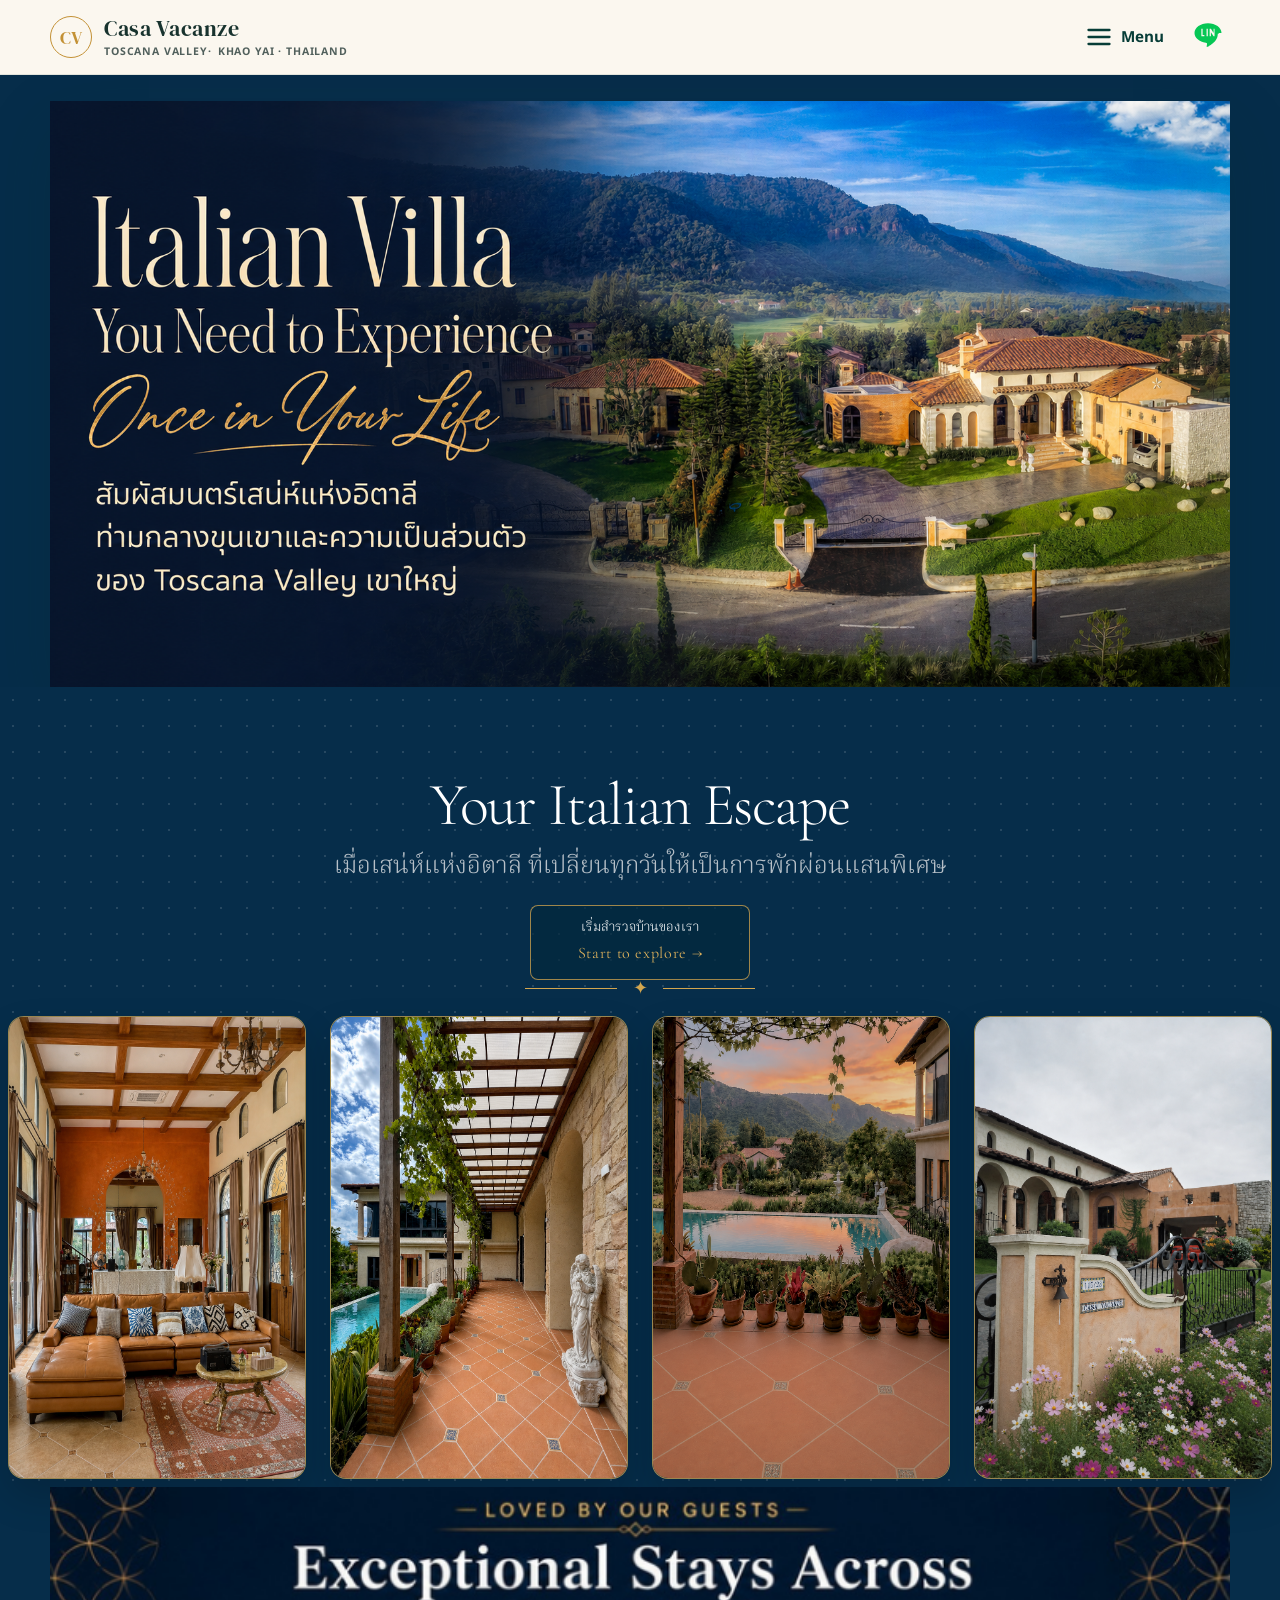
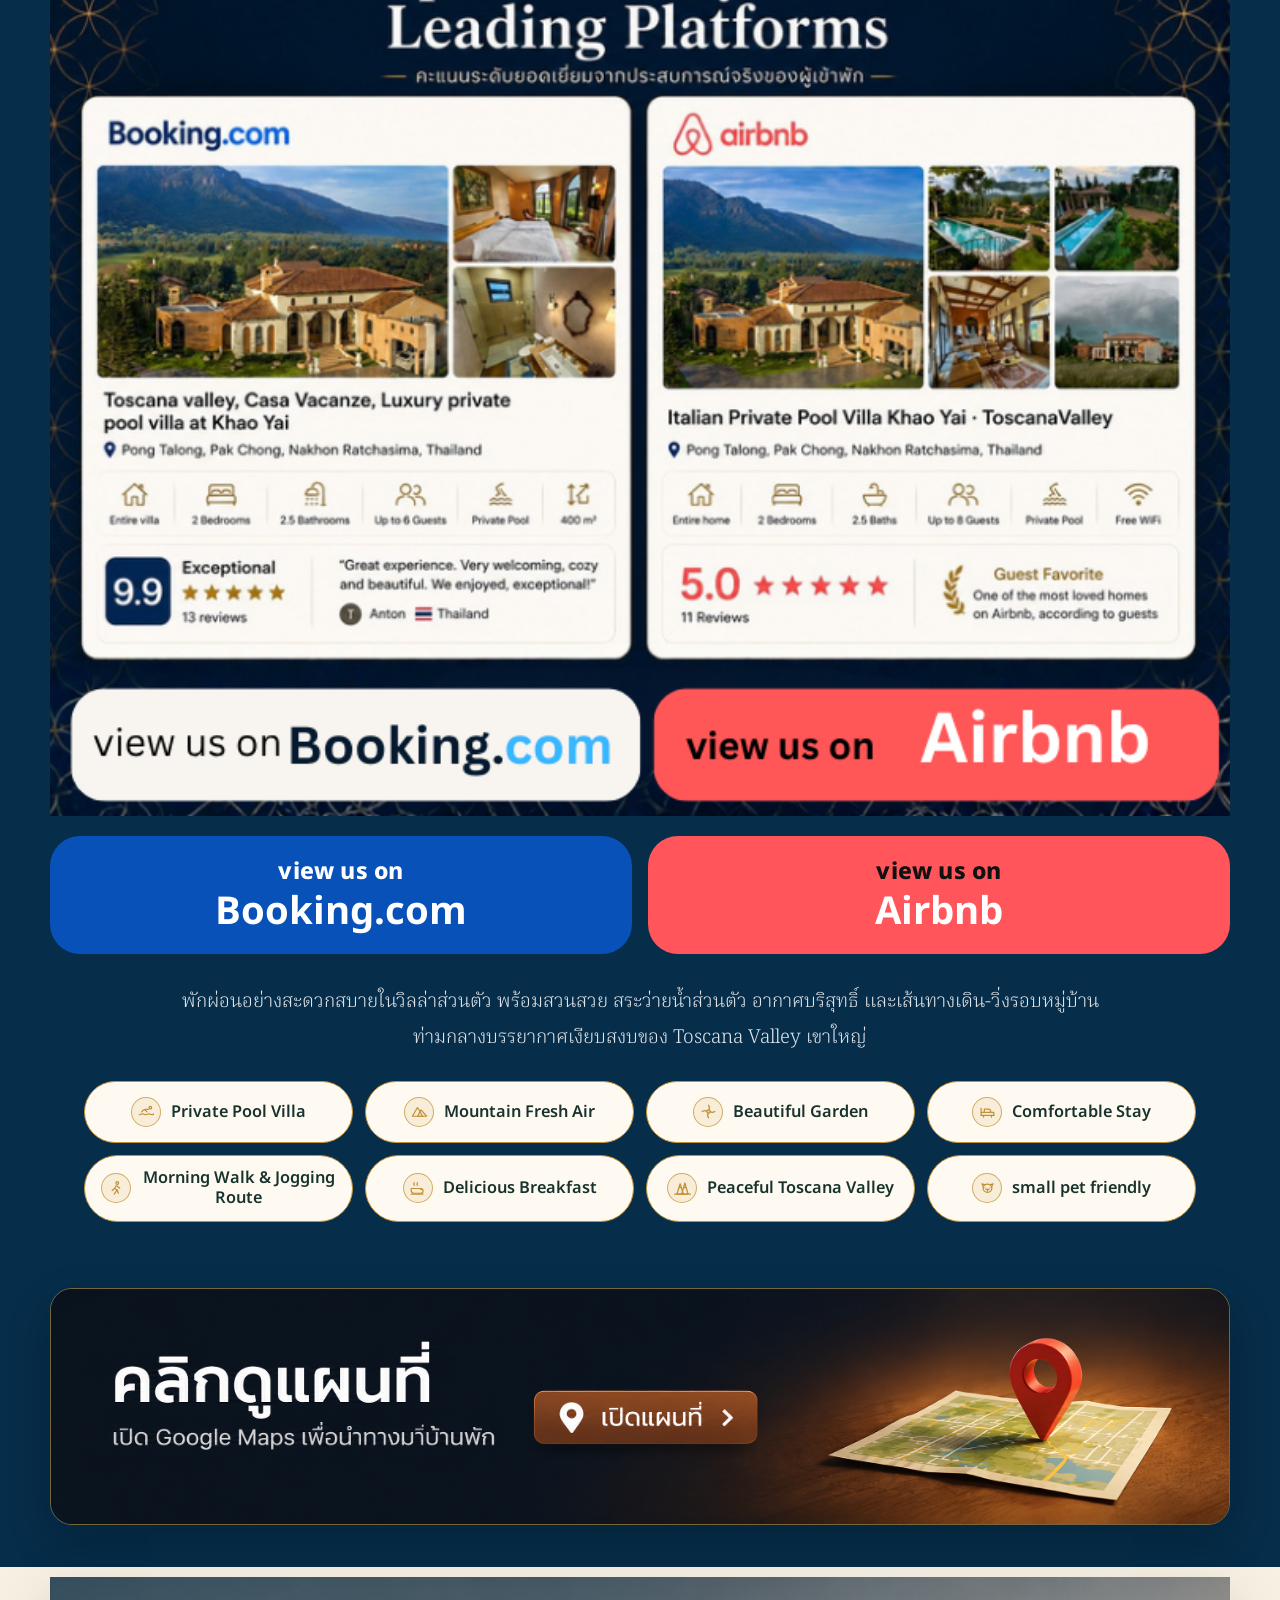
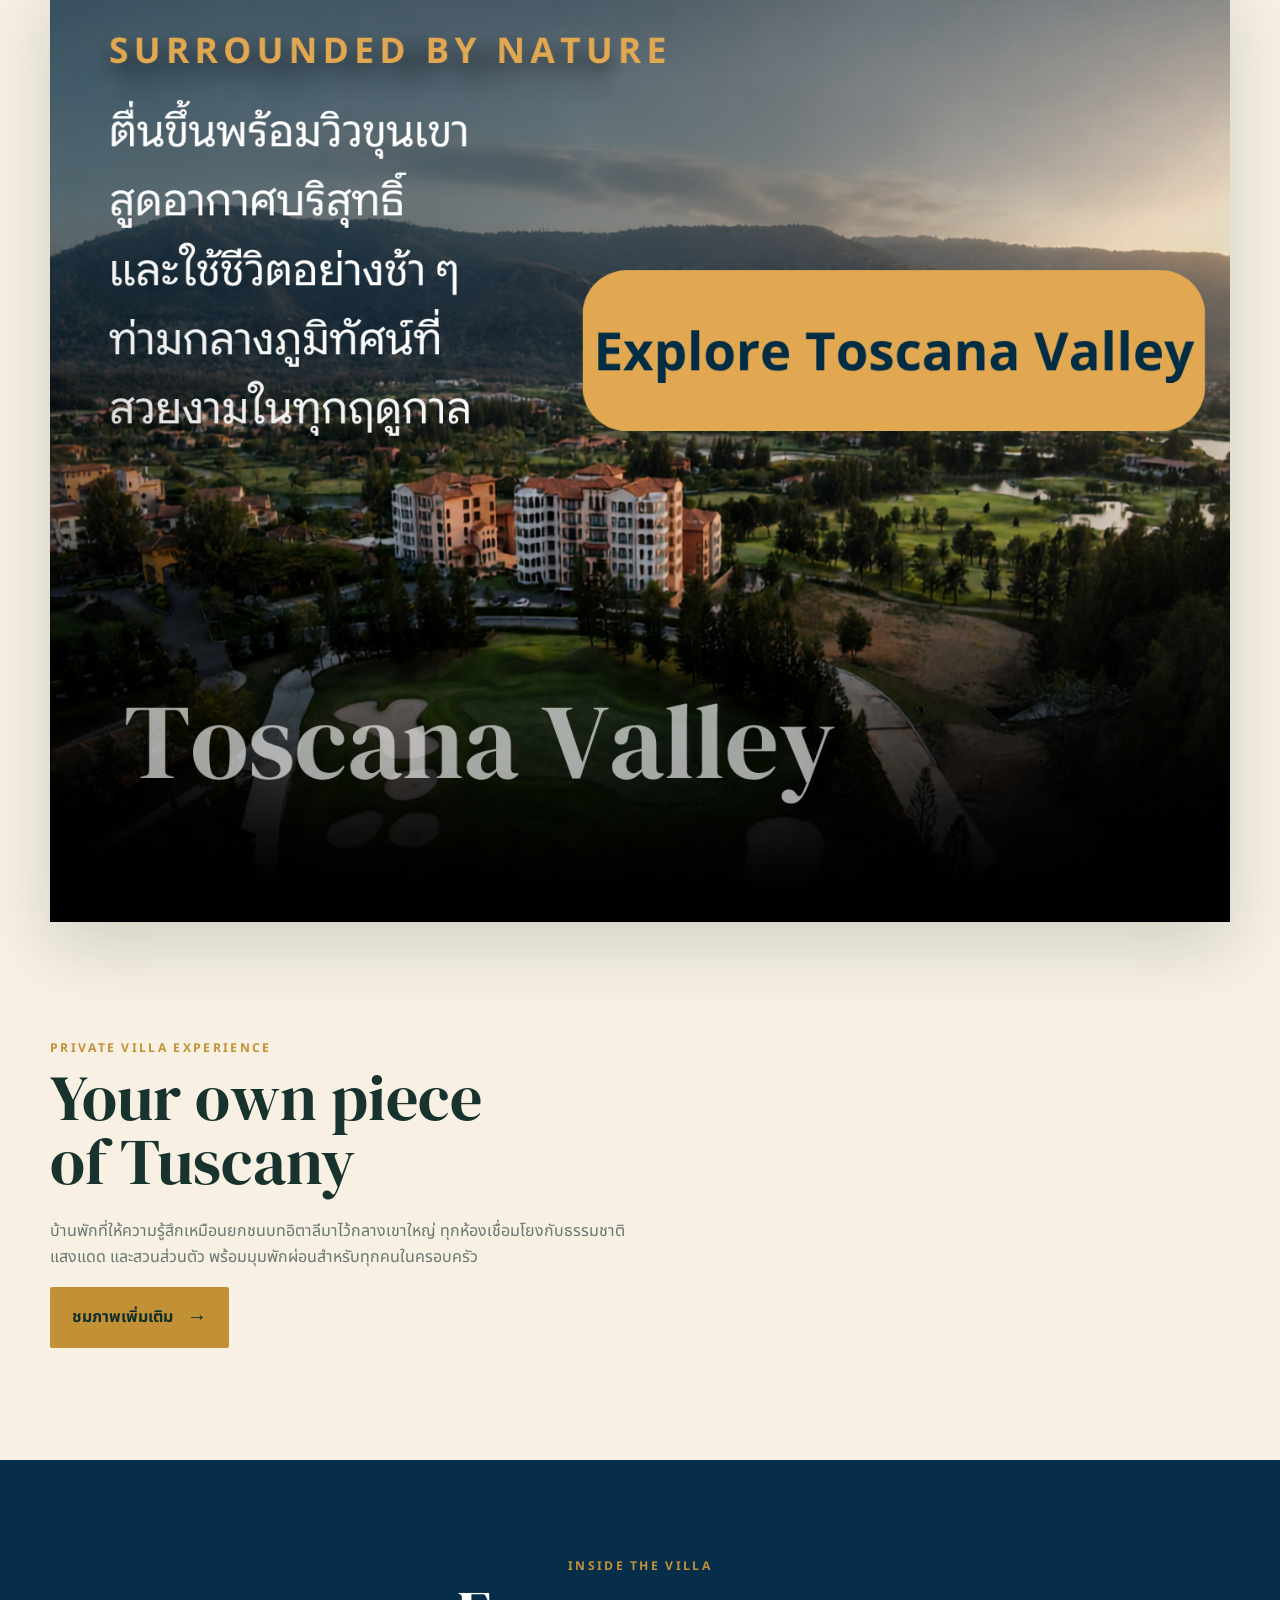
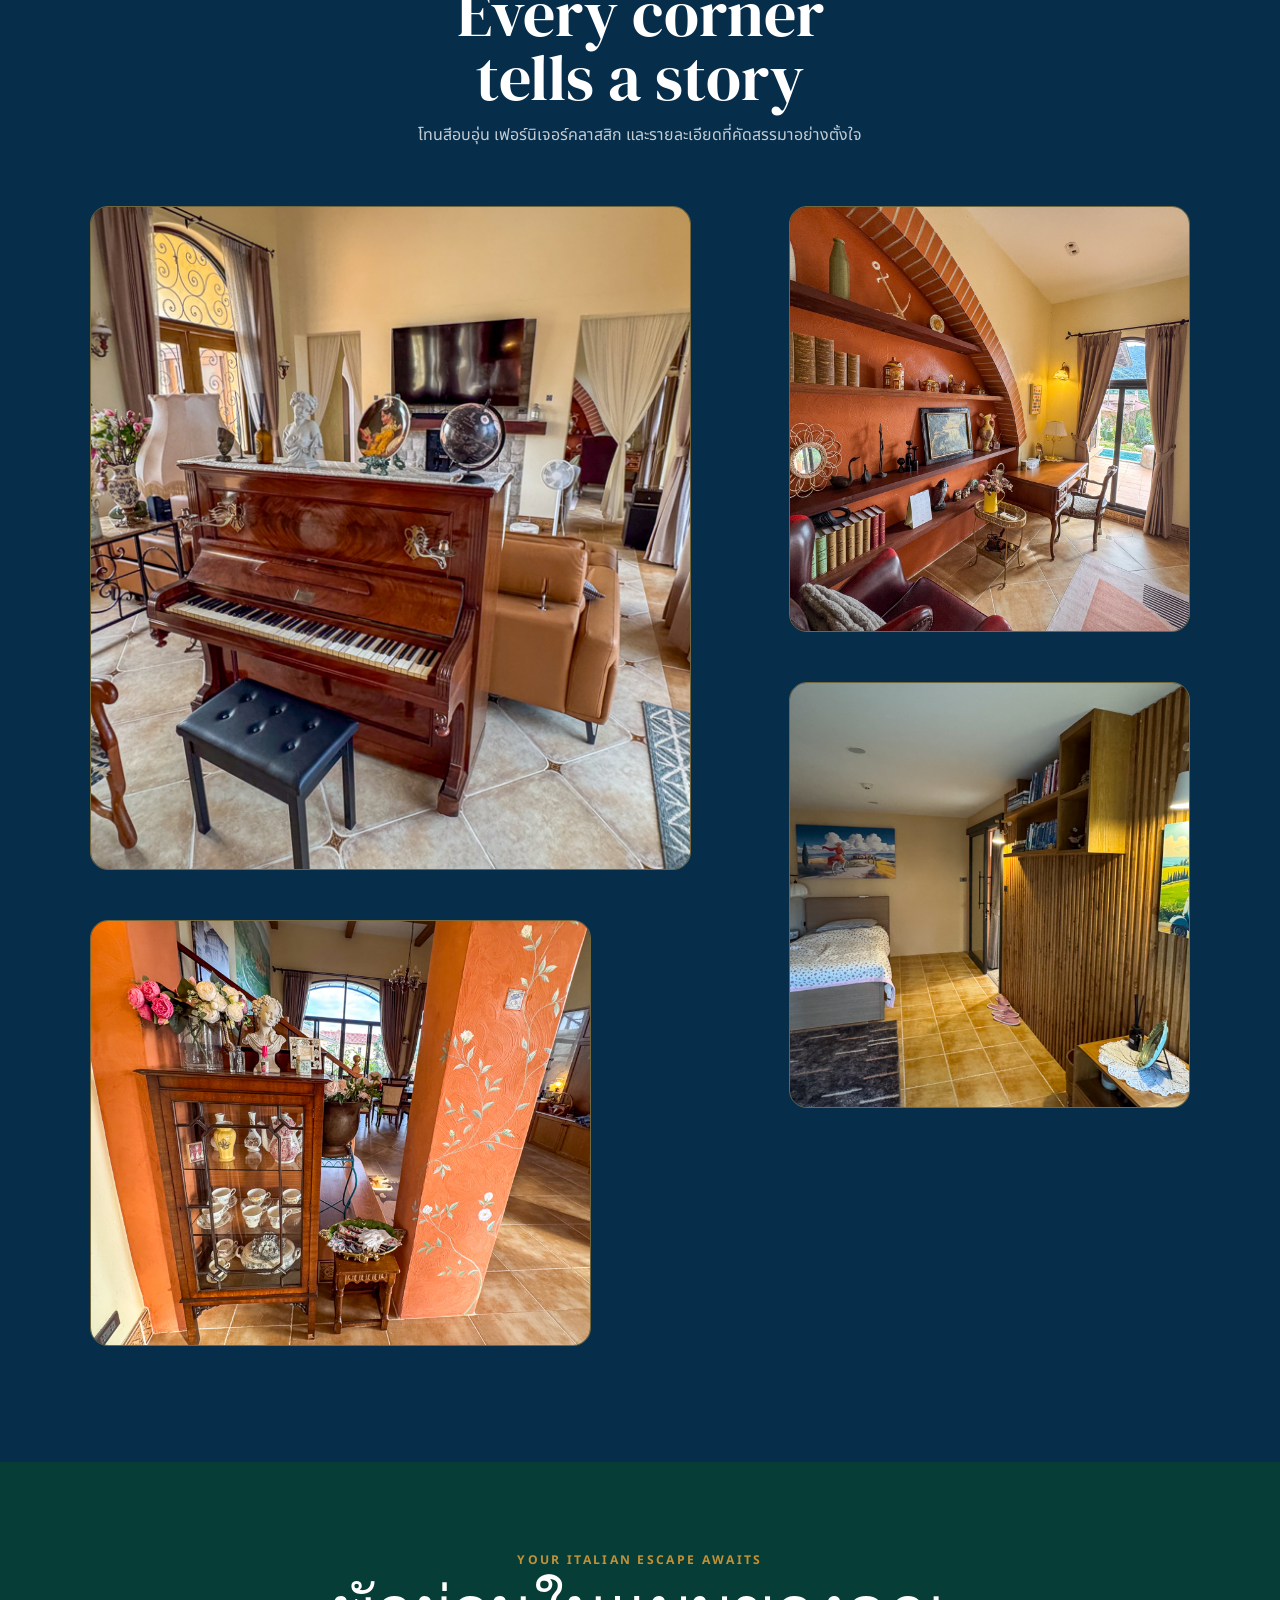
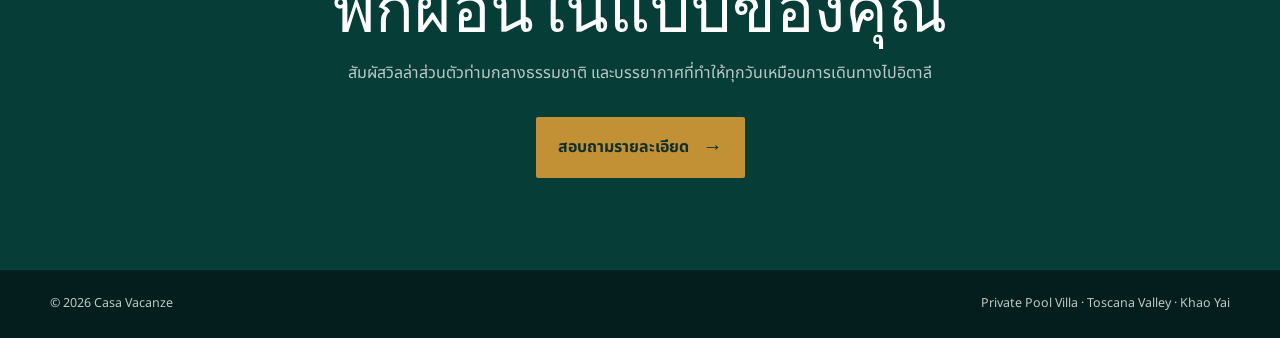
==== commit 71f15595: "feat(nav): implement dropdown menu for desktop and mobile" ====
--- a/index.html
+++ b/index.html
@@ -12,7 +12,7 @@
     :root{--pine:#073d37;--deep:#062c2b;--cream:#f7f0e3;--paper:#fbf7ef;--gold:#c39135;--ink:#18332e;--muted:#687771;--line:rgba(195,145,53,.38);--shadow:0 24px 65px rgba(15,46,40,.16)}
     *{box-sizing:border-box}html{scroll-behavior:smooth}body{margin:0;color:var(--ink);background:var(--paper);font-family:"Noto Sans Thai",sans-serif;line-height:1.65}img{display:block;width:100%;height:100%;object-fit:cover}a{color:inherit;text-decoration:none}.wrap{width:min(1180px,calc(100% - 40px));margin:auto}
     .topbar{position:sticky;top:0;z-index:20;background:rgba(251,247,239,.92);border-bottom:1px solid rgba(7,61,55,.1);backdrop-filter:blur(14px)}
-    nav{height:74px;display:flex;align-items:center;justify-content:space-between;gap:24px}.mobile-menu-toggle{display:none;background:none;border:none;color:#073d37;cursor:pointer;padding:4px}.brand{display:flex;align-items:center;gap:12px}.monogram{width:42px;height:42px;display:grid;place-items:center;border:1px solid var(--gold);border-radius:50%;color:var(--gold);font:1.15rem "DM Serif Display",serif}.brand-copy{font:1.35rem "DM Serif Display",serif;letter-spacing:.03em}.brand-copy small{display:flex;align-items:center;gap:6px;margin-top:2px;color:#51605c;font:700 .66rem/1.45 "Noto Sans Thai",sans-serif;letter-spacing:.08em;text-transform:uppercase;white-space:nowrap}.brand-copy small span:first-child:after{content:"·"} .brand-copy small strong{color:var(--ink);font-weight:900}.links{display:flex;align-items:center;gap:26px;font-size:.84rem;font-weight:600;letter-spacing:.03em;margin-left:auto}.links a:hover{color:var(--gold)}.line-icon-only{display:flex;align-items:center;justify-content:center;width:44px;height:44px;color:#06c755!important;text-decoration:none;transition:transform .2s ease,filter .2s ease} .line-icon-only svg{width:100%;height:100%;fill:currentColor} .line-icon-only:hover{transform:translateY(-2px);filter:drop-shadow(0 4px 10px rgba(6,199,85,.35))} 
+    nav{height:74px;display:flex;align-items:center;justify-content:space-between;gap:24px} .nav-right{display:flex;align-items:center;gap:12px;margin-left:auto} .menu-container{position:relative} .menu-btn{display:flex;align-items:center;gap:8px;background:none;border:none;cursor:pointer;padding:6px 10px;color:#073d37;font-family:'Noto Sans Thai',sans-serif;font-weight:700;font-size:.95rem;border-radius:8px;transition:background .2s} .menu-btn:hover{background:rgba(7,61,55,.06)} .menu-dropdown{position:absolute;top:100%;right:0;margin-top:12px;width:240px;background:#24262b;border-radius:16px;box-shadow:0 12px 34px rgba(0,0,0,.25),inset 0 1px 0 rgba(255,255,255,.1);padding:10px;display:none;flex-direction:column;z-index:100;color:#fff} .menu-dropdown.is-open{display:flex} .dropdown-header{font-size:.7rem;font-weight:700;letter-spacing:.1em;color:rgba(255,255,255,.4);margin:8px 12px 10px} .menu-dropdown a{display:block;padding:12px 16px;color:#e4e6ea;text-decoration:none;font-size:.95rem;font-family:'Noto Sans Thai',sans-serif;border-radius:10px;transition:all .2s ease;font-weight:500} .menu-dropdown a:hover,.menu-dropdown a[aria-current="page"]{background:rgba(255,255,255,.12);color:#fff} .brand{display:flex;align-items:center;gap:12px}.monogram{width:42px;height:42px;display:grid;place-items:center;border:1px solid var(--gold);border-radius:50%;color:var(--gold);font:1.15rem "DM Serif Display",serif}.brand-copy{font:1.35rem "DM Serif Display",serif;letter-spacing:.03em}.brand-copy small{display:flex;align-items:center;gap:6px;margin-top:2px;color:#51605c;font:700 .66rem/1.45 "Noto Sans Thai",sans-serif;letter-spacing:.08em;text-transform:uppercase;white-space:nowrap}.brand-copy small span:first-child:after{content:"·"} .brand-copy small strong{color:var(--ink);font-weight:900}.line-icon-only{display:flex;align-items:center;justify-content:center;width:44px;height:44px;color:#06c755!important;text-decoration:none;transition:transform .2s ease,filter .2s ease} .line-icon-only svg{width:100%;height:100%;fill:currentColor} .line-icon-only:hover{transform:translateY(-2px);filter:drop-shadow(0 4px 10px rgba(6,199,85,.35))} 
     .hero{position:relative;padding:26px 0 0;overflow:hidden;background:var(--cream)}.hero>img{width:min(1180px,calc(100% - 40px));height:auto;max-height:none;margin:0 auto;object-fit:contain;box-shadow:var(--shadow)}.hero:after{display:none}.hero-copy{position:absolute;z-index:2;top:26px;bottom:0;left:50%;width:min(1180px,calc(100% - 40px));max-width:none;margin:0;transform:translateX(-50%);display:flex;flex-direction:column;align-items:flex-start;justify-content:center;padding:54px 56px;text-align:left;color:#fff;background:linear-gradient(90deg,rgba(3,35,55,.91) 0%,rgba(3,35,55,.75) 30%,rgba(3,35,55,.16) 51%,transparent 66%)}.hero-copy>*{max-width:470px}.hero-copy .eyebrow{justify-content:flex-start}.eyebrow{display:flex;align-items:center;gap:12px;margin-bottom:22px;color:var(--gold);font-size:.78rem;font-weight:600;letter-spacing:.18em;text-transform:uppercase}.eyebrow:before{content:"";width:48px;height:1px;background:var(--gold)}h1,h2,h3,p{margin-top:0}h1{margin-bottom:18px;font:clamp(2.8rem,4.2vw,4.65rem)/.92 "DM Serif Display",serif;letter-spacing:-.035em}h1 br{display:block}h1 span{display:block;margin-top:18px;font:600 clamp(1.05rem,1.55vw,1.5rem)/1.45 "Noto Sans Thai",sans-serif;letter-spacing:0}.lead{margin:0 0 28px;color:rgba(255,255,255,.84);font-size:.98rem}.cta{display:inline-flex;align-items:center;gap:14px;padding:14px 22px;background:var(--gold);color:#102f2b;border-radius:2px;font-weight:700}.cta span{font-size:1.25rem}
     .intro{padding:88px 0 34px;color:#fff;background-color:#062d4a;background-image:radial-gradient(rgba(255,255,255,.13) 1px,transparent 1px);background-size:26px 26px}.intro .wrap{width:min(1680px,calc(100% - 32px))}.section-head{text-align:center;max-width:790px;margin:0 auto 42px}.kicker{color:var(--gold);font:.76rem/1 "Noto Sans Thai",sans-serif;font-weight:700;letter-spacing:.19em;text-transform:uppercase}.section-head h2{margin:10px 0 12px;font:clamp(2.35rem,5vw,4.5rem)/1 "DM Serif Display",serif}.section-head h2 span{display:block;margin-top:14px;font:700 clamp(1.15rem,2.6vw,1.9rem)/1.45 "Noto Sans Thai",sans-serif}.section-head p{color:var(--muted)}.intro .section-head p{color:rgba(255,255,255,.72)}
     .thumbs{display:grid;grid-template-columns:repeat(4,1fr);gap:10px;margin:0;width:100%}.thumb{position:relative;aspect-ratio:4/3;overflow:hidden}.thumb button{all:unset;display:block;width:100%;height:100%;cursor:zoom-in}.thumb img{transition:transform .55s ease}.thumb:hover img{transform:scale(1.05)}.thumb:after{content:"";position:absolute;inset:auto 0 0;height:35%;background:linear-gradient(transparent,rgba(2,30,28,.55));pointer-events:none}
@@ -20,11 +20,11 @@
     .panorama{height:min(66vw,760px);position:relative}.panorama:after{content:"";position:absolute;inset:0;background:linear-gradient(0deg,rgba(3,33,30,.68),transparent 55%)}.pano-copy{position:absolute;z-index:1;left:max(20px,calc((100% - 1140px)/2));bottom:54px;color:#fff;max-width:650px}.pano-copy h2{margin:8px 0;font:clamp(2.7rem,6vw,5.7rem)/1 "DM Serif Display",serif}.pano-copy p{color:rgba(255,255,255,.8)}
     .gallery{padding:100px 0;background:#f0e4cf}.gallery-grid{margin-top:38px;display:grid;grid-template-columns:repeat(12,1fr);grid-auto-rows:180px;gap:14px}.tile{overflow:hidden}.tile:nth-child(1){grid-column:span 7;grid-row:span 3}.tile:nth-child(2){grid-column:span 5;grid-row:span 2}.tile:nth-child(3){grid-column:span 5;grid-row:span 2}.tile:nth-child(4),.tile:nth-child(5){grid-column:span 6;grid-row:span 2}.tile img{transition:transform .65s ease}.tile:hover img{transform:scale(1.035)}
     .contact{padding:92px 0;text-align:center;color:#fff;background:var(--pine)}.contact h2{margin:12px 0 18px;font:clamp(2.5rem,5vw,4.7rem)/1 "DM Serif Display",serif}.contact p{max-width:620px;margin:0 auto 30px;color:rgba(255,255,255,.72)}footer{padding:24px 0;color:#bfc9c4;background:#031e1d;font-size:.78rem}.footer-row{display:flex;justify-content:space-between;gap:20px}
-    @media(max-width:800px){.brand-copy small{flex-direction:column;align-items:flex-start;gap:0} .brand-copy small span:first-child:after{display:none} .brand{margin-right:auto} .book{order:2;margin-right:12px}   .mobile-menu-toggle{display:block;order:3}.links{display:none !important}.links.is-open{display:flex !important;order:4;width:100%;flex-direction:column;gap:12px;padding:16px 0;}.brand-copy small span{display:block;font-size:0.75rem;line-height:1.4;margin-top:2px} 
+    @media(max-width:800px){.brand-copy small{flex-direction:column;align-items:flex-start;gap:0} .brand-copy small span:first-child:after{display:none}     .brand-copy small span{display:block;font-size:0.75rem;line-height:1.4;margin-top:2px} 
       .wrap{width:min(100% - 28px,1180px)}
       nav{height:auto;display:flex;flex-wrap:wrap;justify-content:space-between;align-items:center;padding:12px 0;gap:12px}
-      .links{width:100%;margin-left:0;display:flex;justify-content:center;gap:16px;border-top:1px solid rgba(7,61,55,.08);padding-top:10px}
-      .links a{display:inline-block!important;font-size:0.8rem}
+      
+      
       .brand-copy{font-size:1rem;min-width:0}
       .brand-copy small{font-size:.43rem;letter-spacing:.035em;line-height:1.25}
       
@@ -141,10 +141,10 @@
     .lightbox-close{position:absolute;top:-16px;right:-16px;width:42px;height:42px;border:0;border-radius:999px;background:#fff;color:#143a5f;font:1.5rem/1 "DM Serif Display",serif;cursor:pointer;box-shadow:0 10px 24px rgba(0,0,0,.24)}
     .lightbox-backdrop{position:absolute;inset:0}
     @media(max-width:800px){ .guest-ratings{padding:0 0 20px}.guest-ratings .ratings-frame{width:100%}.ratings-buttons{gap:6px;margin-top:3px;padding:0 4px}.ratings-button{min-height:74px;border-radius:18px}.ratings-button span{font-size:.85rem}.ratings-button strong{margin-top:6px;font-size:1.45rem}.ratings-copy{padding:22px 12px 0}.ratings-copy p{font-size:.98rem;line-height:1.8}.ratings-highlights{grid-template-columns:1fr;gap:10px;margin-top:18px}.ratings-highlights li{min-height:56px;padding:10px 14px;font-size:.96rem}.benefit-icon{width:28px;height:28px;font-size:.94rem}.lightbox{padding:16px}.lightbox-close{top:-12px;right:-4px}}.map-section{padding:28px 0 42px;background:#062d4a;text-align:center}.map-card{display:block;width:min(1180px,calc(100% - 40px));margin:0 auto;overflow:hidden;border:1px solid rgba(195,145,53,.58);border-radius:22px;box-shadow:0 18px 45px rgba(0,0,0,.2);transition:transform .25s ease,box-shadow .25s ease}.map-card:hover{transform:translateY(-3px);box-shadow:0 24px 54px rgba(0,0,0,.28)}.map-card img{width:100%;height:auto;display:block}.map-card:focus-visible{outline:3px solid #f0c15d;outline-offset:5px}@media(max-width:800px){ .map-section{padding:18px 0 28px}.map-card{width:calc(100% - 16px);border-radius:14px}}
-  </style>
+   @media(max-width:800px){ .nav-right{flex-direction:row-reverse}  .menu-text{display:none}   .menu-btn{padding:6px 2px}   .menu-dropdown{position:fixed;top:74px;left:12px;right:12px;width:auto;box-shadow:0 24px 48px rgba(0,0,0,.5)} } </style>
 </head>
 <body>
-  <header class="topbar"><nav class="wrap"><a class="brand" href="https://casavacanze-khaoyai.com/"><span class="monogram">CV</span><span class="brand-copy">Casa Vacanze<small><span>Toscana Valley</span><span>Khao Yai · Thailand</span></small></span></a><button class="mobile-menu-toggle" aria-label="Toggle menu" onclick="this.nextElementSibling.classList.toggle('is-open')"><svg viewBox="0 0 24 24" width="28" height="28" stroke="currentColor" stroke-width="2" fill="none" stroke-linecap="round"><line x1="3" y1="12" x2="21" y2="12"/><line x1="3" y1="6" x2="21" y2="6"/><line x1="3" y1="18" x2="21" y2="18"/></svg></button><div class="links"><a href="https://casavacanze-khaoyai.com/" aria-current="page">Main Entrance</a><a href="https://casavacanze-khaoyai.com/explore-villa">Explore the Villa</a><a href="https://casavacanze-khaoyai.com/toscana-valley">About toscana-valley</a></div><a class="book line-icon-only" href="#contact" aria-label="Contact us via LINE"><svg viewBox="0 0 24 24"><path d="M19.365 9.863c0-2.929-3.3-5.311-7.365-5.311-4.065 0-7.365 2.382-7.365 5.311 0 2.639 2.665 4.856 6.136 5.234.241.053.567.162.648.371.073.189.048.481.022.671l-.161.972c-.021.127-.1.5.438.273.538-.228 2.9-1.708 3.992-2.95.892-1.018 1.655-2.091 1.655-4.571zm-9.351 1.709h-1.638V7.558h.682v3.332h.956v.682zm1.884 0h-.682V7.558h.682v4.014zm3.842 0h-.696l-1.464-2.223v2.223h-.682V7.558h.696l1.464 2.223V7.558h.682v4.014zm2.148 0h-1.637v-1.328h1.637v-.681h-1.637v-1.324h1.637v-.681h-2.319v4.014h2.319v-.681z"/></svg></a></nav></header>
+  <header class="topbar"><nav class="wrap"><a class="brand" href="https://casavacanze-khaoyai.com/"><span class="monogram">CV</span><span class="brand-copy">Casa Vacanze<small><span>Toscana Valley</span><span>Khao Yai · Thailand</span></small></span></a><div class="nav-right"><div class="menu-container"><button class="menu-btn" aria-label="Toggle menu" onclick="this.nextElementSibling.classList.toggle('is-open')"><svg viewBox="0 0 24 24" width="28" height="28" stroke="currentColor" stroke-width="2" fill="none" stroke-linecap="round"><line x1="3" y1="12" x2="21" y2="12"/><line x1="3" y1="6" x2="21" y2="6"/><line x1="3" y1="18" x2="21" y2="18"/></svg><span class="menu-text">Menu</span></button><div class="menu-dropdown"><div class="dropdown-header">BROWSE</div><a href="https://casavacanze-khaoyai.com/">Main Entrance</a><a href="https://casavacanze-khaoyai.com/explore-villa">Explore the Villa</a><a href="https://casavacanze-khaoyai.com/toscana-valley">About toscana-valley</a></div></div><a class="book line-icon-only" href="#contact" aria-label="Contact us via LINE"><svg viewBox="0 0 24 24"><path d="M19.365 9.863c0-2.929-3.3-5.311-7.365-5.311-4.065 0-7.365 2.382-7.365 5.311 0 2.639 2.665 4.856 6.136 5.234.241.053.567.162.648.371.073.189.048.481.022.671l-.161.972c-.021.127-.1.5.438.273.538-.228 2.9-1.708 3.992-2.95.892-1.018 1.655-2.091 1.655-4.571zm-9.351 1.709h-1.638V7.558h.682v3.332h.956v.682zm1.884 0h-.682V7.558h.682v4.014zm3.842 0h-.696l-1.464-2.223v2.223h-.682V7.558h.696l1.464 2.223V7.558h.682v4.014zm2.148 0h-1.637v-1.328h1.637v-.681h-1.637v-1.324h1.637v-.681h-2.319v4.014h2.319v-.681z"/></svg></a></div></nav></header>
   <main>
     <section class="hero" id="home"><img src="images/hero-main.png" alt="Italian Villa ท่ามกลางขุนเขาและความเป็นส่วนตัวของ Toscana Valley เขาใหญ่" fetchpriority="high"></section>
     <section class="intro" id="villa"><div class="wrap"><div class="section-head"><h2>Your Italian Escape<span>เมื่อเสน่ห์แห่งอิตาลี ที่เปลี่ยนทุกวันให้เป็นการพักผ่อนแสนพิเศษ</span></h2><a class="explore-prompt" href="explore-villa.html"><span>เริ่มสำรวจบ้านของเรา</span><small>Start to explore →</small></a></div><div class="thumbs"><figure class="thumb"><button type="button" class="thumb-open" data-lightbox-src="images/card-living.png" data-lightbox-alt="ห้องนั่งเล่นเพดานสูงของวิลล่า" aria-label="ขยายรูปห้องนั่งเล่นเพดานสูงของวิลล่า"><img src="images/card-living.png" alt="ห้องนั่งเล่นเพดานสูงของวิลล่า" loading="lazy"></button></figure><figure class="thumb"><button type="button" class="thumb-open" data-lightbox-src="images/card-courtyard.png" data-lightbox-alt="ทางเดินริมสระและสวนของวิลล่า" aria-label="ขยายรูปทางเดินริมสระและสวนของวิลล่า"><img src="images/card-courtyard.png" alt="ทางเดินริมสระและสวนของวิลล่า" loading="lazy"></button></figure><figure class="thumb"><button type="button" class="thumb-open" data-lightbox-src="images/card-pool.png" data-lightbox-alt="สระว่ายน้ำส่วนตัวช่วงพระอาทิตย์ตก" aria-label="ขยายรูปสระว่ายน้ำส่วนตัวช่วงพระอาทิตย์ตก"><img src="images/card-pool.png" alt="สระว่ายน้ำส่วนตัวช่วงพระอาทิตย์ตก" loading="lazy"></button></figure><figure class="thumb"><button type="button" class="thumb-open" data-lightbox-src="images/card-entrance.png" data-lightbox-alt="ประตูทางเข้าวิลล่าและสวนดอกไม้" aria-label="ขยายรูปประตูทางเข้าวิลล่าและสวนดอกไม้"><img src="images/card-entrance.png" alt="ประตูทางเข้าวิลล่าและสวนดอกไม้" loading="lazy"></button></figure></div></div></section>
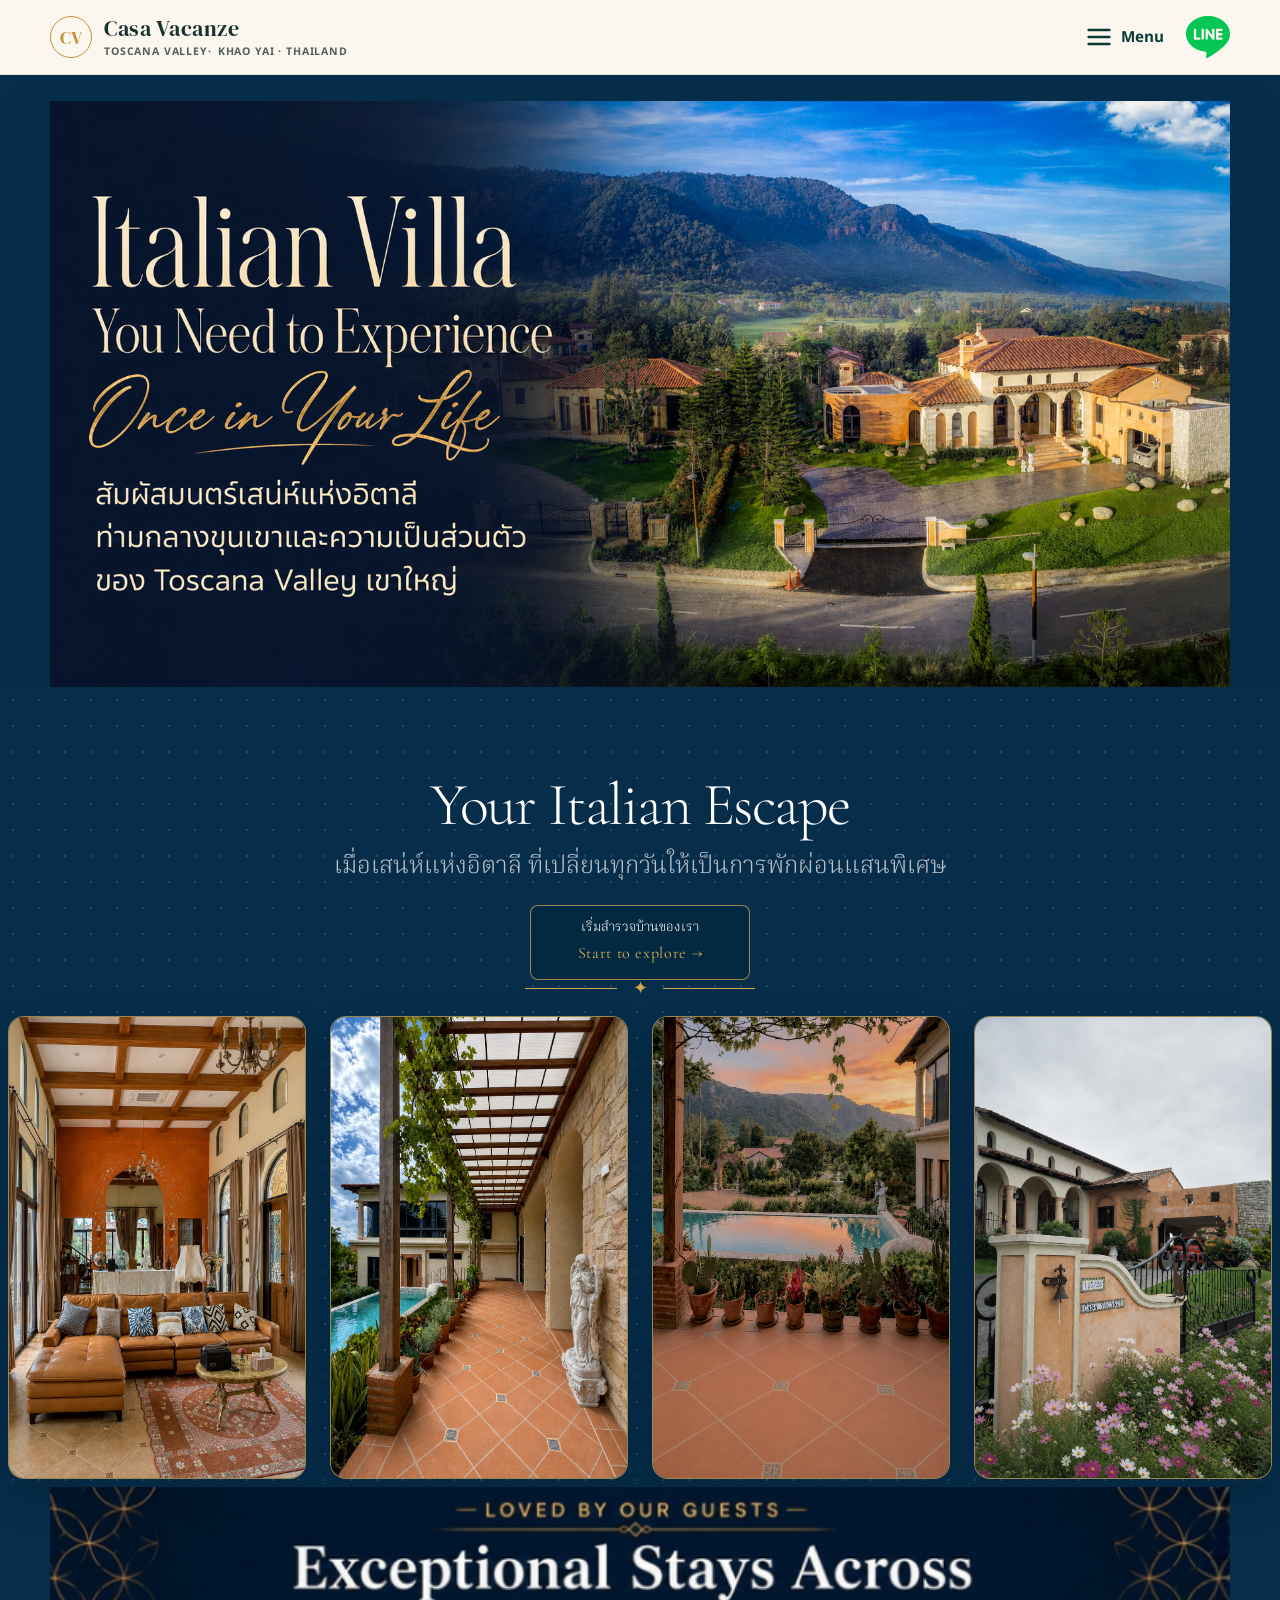
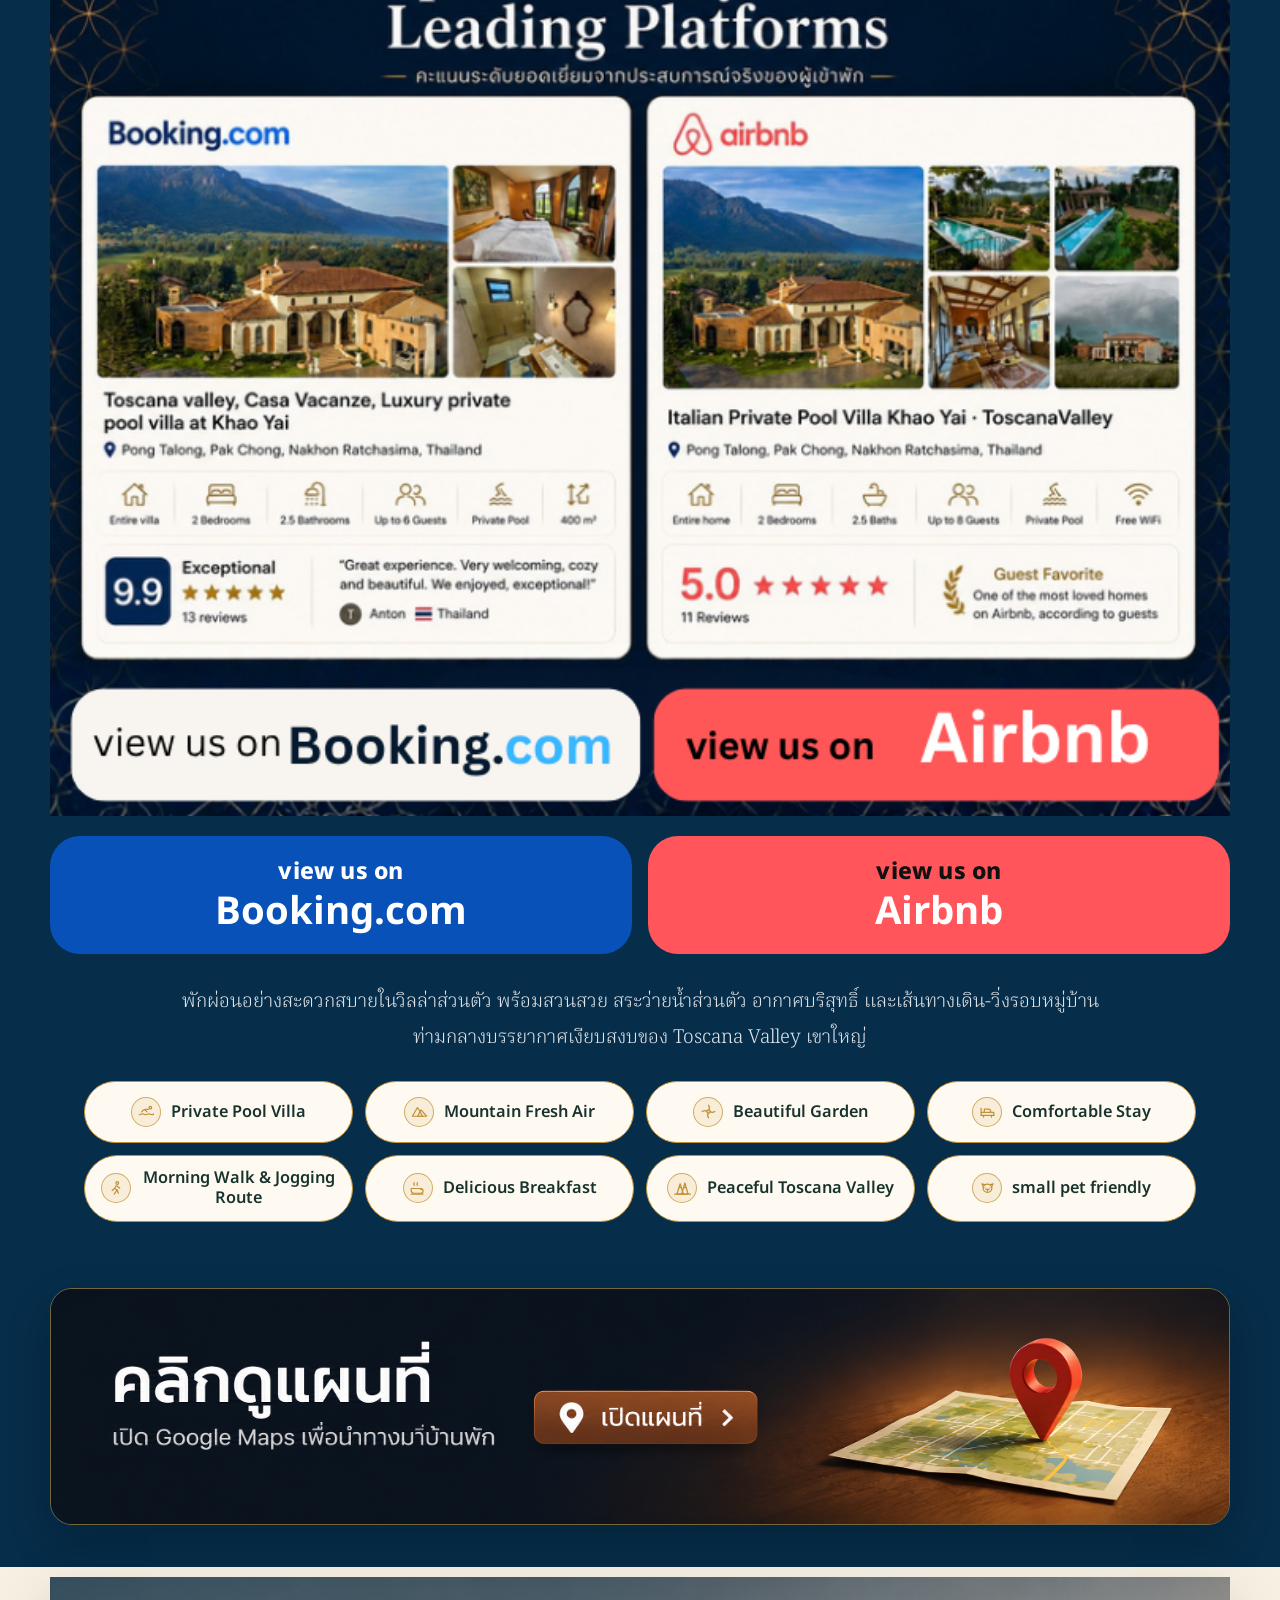
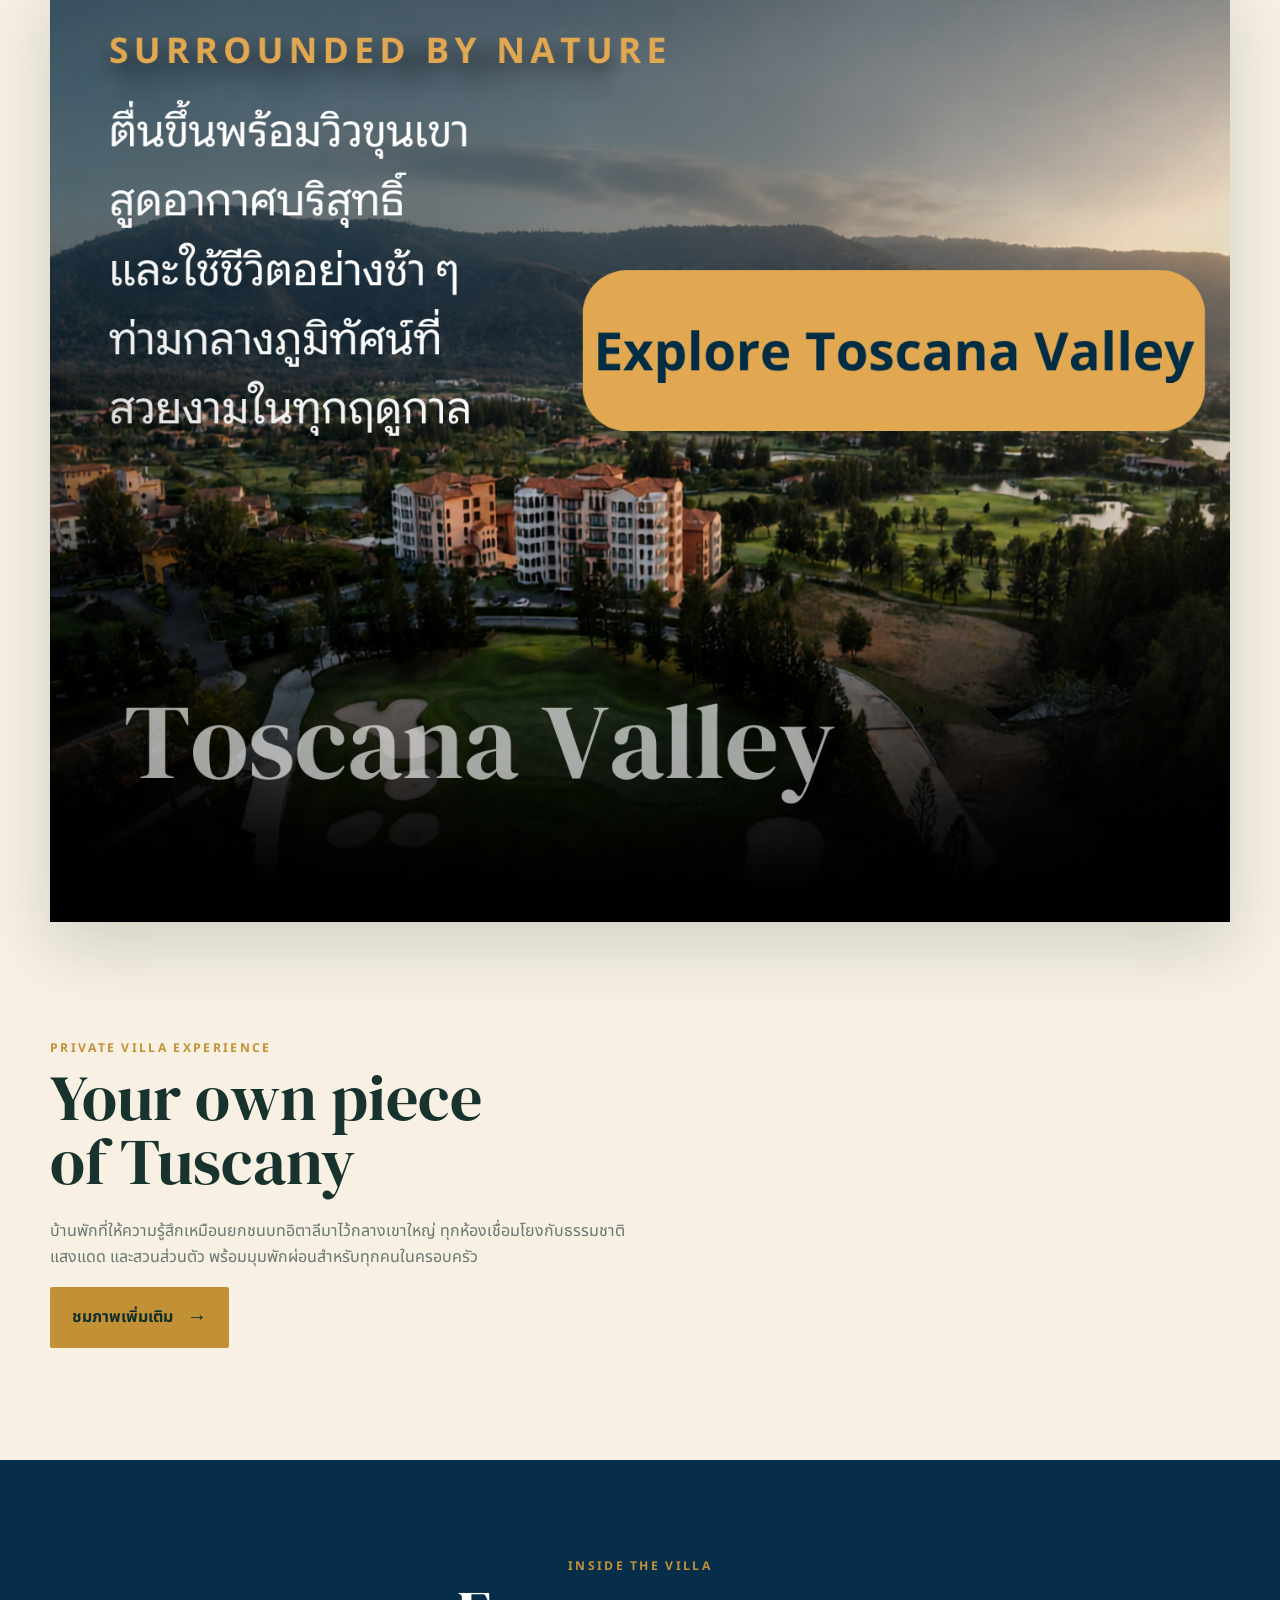
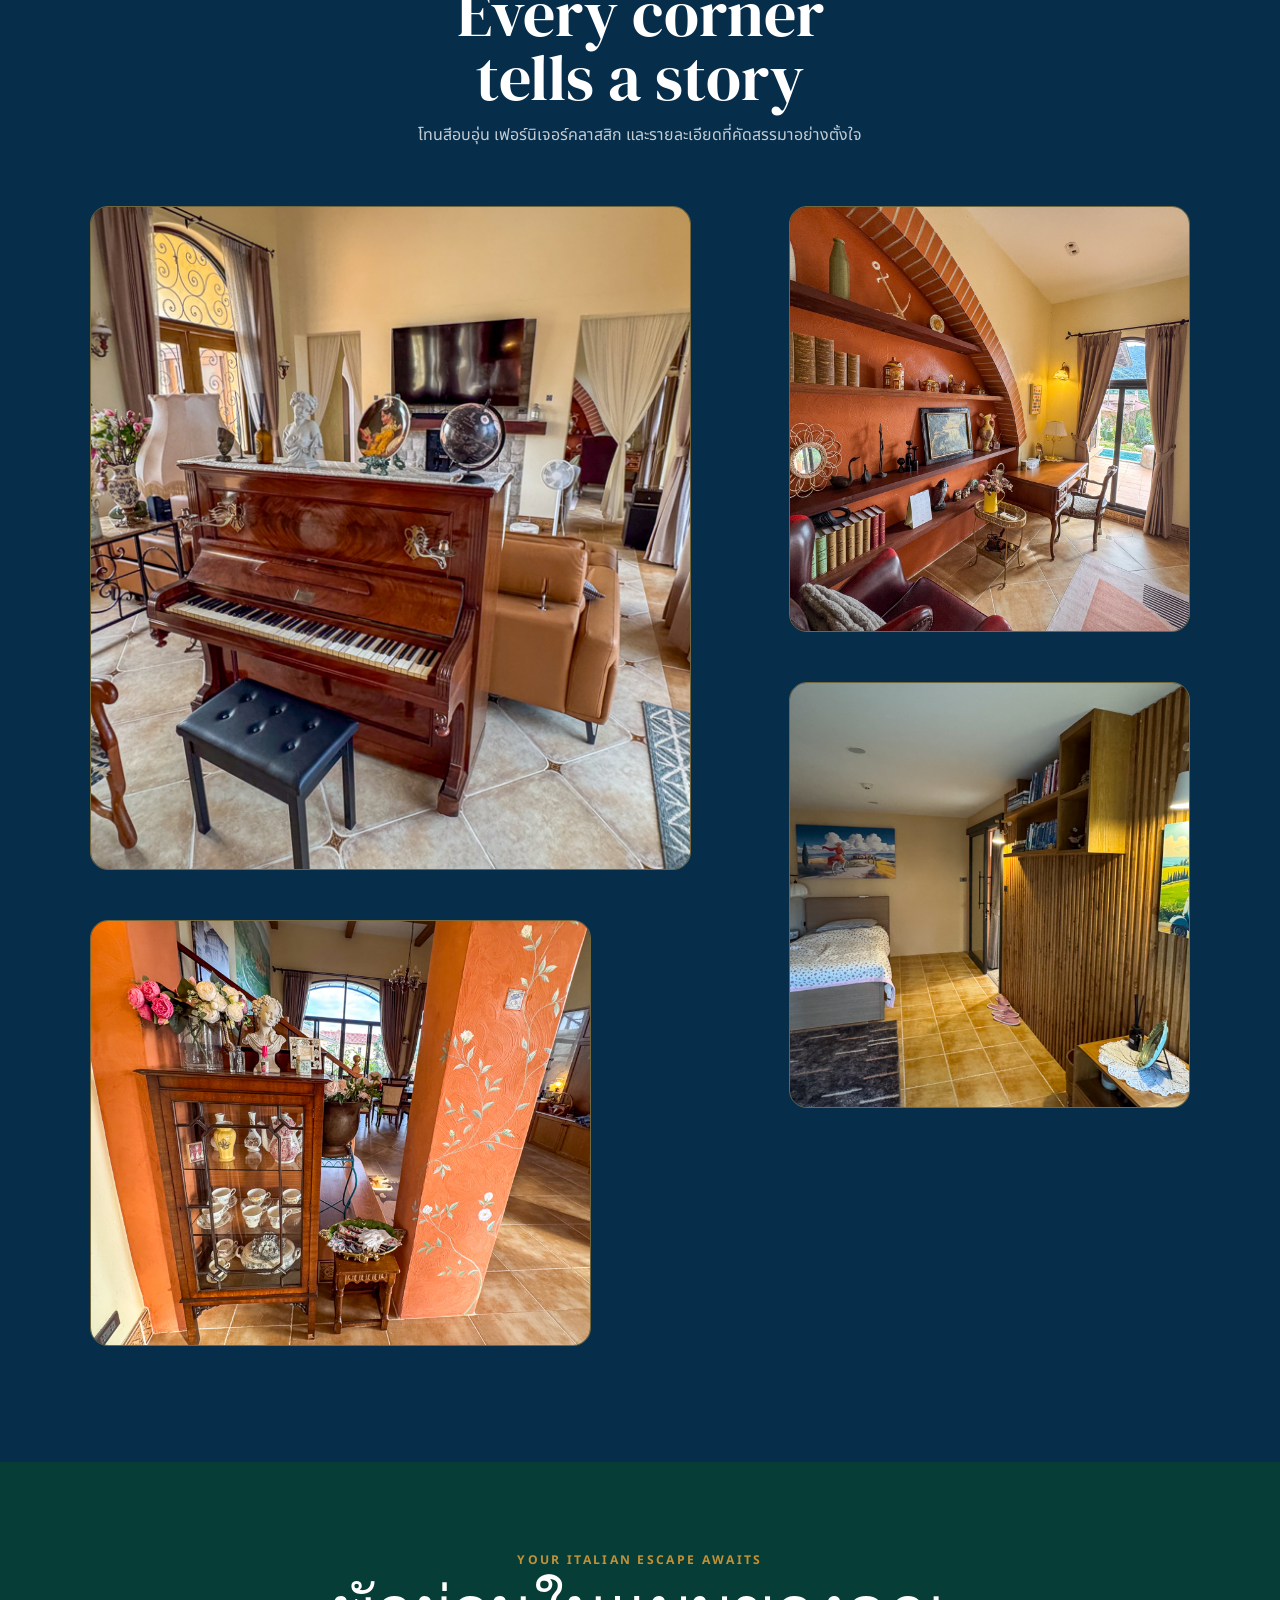
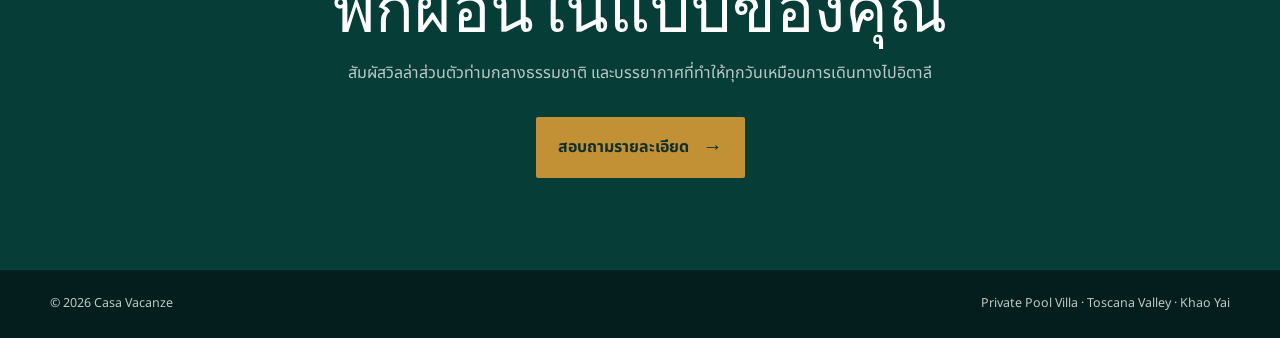
==== commit 25b9ceb9: "fix(nav): correct LINE logo svg path" ====
--- a/index.html
+++ b/index.html
@@ -144,7 +144,7 @@
    @media(max-width:800px){ .nav-right{flex-direction:row-reverse}  .menu-text{display:none}   .menu-btn{padding:6px 2px}   .menu-dropdown{position:fixed;top:74px;left:12px;right:12px;width:auto;box-shadow:0 24px 48px rgba(0,0,0,.5)} } </style>
 </head>
 <body>
-  <header class="topbar"><nav class="wrap"><a class="brand" href="https://casavacanze-khaoyai.com/"><span class="monogram">CV</span><span class="brand-copy">Casa Vacanze<small><span>Toscana Valley</span><span>Khao Yai · Thailand</span></small></span></a><div class="nav-right"><div class="menu-container"><button class="menu-btn" aria-label="Toggle menu" onclick="this.nextElementSibling.classList.toggle('is-open')"><svg viewBox="0 0 24 24" width="28" height="28" stroke="currentColor" stroke-width="2" fill="none" stroke-linecap="round"><line x1="3" y1="12" x2="21" y2="12"/><line x1="3" y1="6" x2="21" y2="6"/><line x1="3" y1="18" x2="21" y2="18"/></svg><span class="menu-text">Menu</span></button><div class="menu-dropdown"><div class="dropdown-header">BROWSE</div><a href="https://casavacanze-khaoyai.com/">Main Entrance</a><a href="https://casavacanze-khaoyai.com/explore-villa">Explore the Villa</a><a href="https://casavacanze-khaoyai.com/toscana-valley">About toscana-valley</a></div></div><a class="book line-icon-only" href="#contact" aria-label="Contact us via LINE"><svg viewBox="0 0 24 24"><path d="M19.365 9.863c0-2.929-3.3-5.311-7.365-5.311-4.065 0-7.365 2.382-7.365 5.311 0 2.639 2.665 4.856 6.136 5.234.241.053.567.162.648.371.073.189.048.481.022.671l-.161.972c-.021.127-.1.5.438.273.538-.228 2.9-1.708 3.992-2.95.892-1.018 1.655-2.091 1.655-4.571zm-9.351 1.709h-1.638V7.558h.682v3.332h.956v.682zm1.884 0h-.682V7.558h.682v4.014zm3.842 0h-.696l-1.464-2.223v2.223h-.682V7.558h.696l1.464 2.223V7.558h.682v4.014zm2.148 0h-1.637v-1.328h1.637v-.681h-1.637v-1.324h1.637v-.681h-2.319v4.014h2.319v-.681z"/></svg></a></div></nav></header>
+  <header class="topbar"><nav class="wrap"><a class="brand" href="https://casavacanze-khaoyai.com/"><span class="monogram">CV</span><span class="brand-copy">Casa Vacanze<small><span>Toscana Valley</span><span>Khao Yai · Thailand</span></small></span></a><div class="nav-right"><div class="menu-container"><button class="menu-btn" aria-label="Toggle menu" onclick="this.nextElementSibling.classList.toggle('is-open')"><svg viewBox="0 0 24 24" width="28" height="28" stroke="currentColor" stroke-width="2" fill="none" stroke-linecap="round"><line x1="3" y1="12" x2="21" y2="12"/><line x1="3" y1="6" x2="21" y2="6"/><line x1="3" y1="18" x2="21" y2="18"/></svg><span class="menu-text">Menu</span></button><div class="menu-dropdown"><div class="dropdown-header">BROWSE</div><a href="https://casavacanze-khaoyai.com/">Main Entrance</a><a href="https://casavacanze-khaoyai.com/explore-villa">Explore the Villa</a><a href="https://casavacanze-khaoyai.com/toscana-valley">About toscana-valley</a></div></div><a class="book line-icon-only" href="#contact" aria-label="Contact us via LINE"><svg viewBox="0 0 24 24"><path d="M19.365 9.863c.349 0 .63.285.63.631 0 .345-.281.63-.63.63H17.61v1.125h1.755c.349 0 .63.283.63.63 0 .344-.281.629-.63.629h-2.386c-.345 0-.627-.285-.627-.629V8.108c0-.345.282-.63.63-.63h2.386c.346 0 .627.285.627.63 0 .349-.281.63-.63.63H17.61v1.125h1.755zm-3.855 3.016c0 .27-.174.51-.432.596-.064.021-.133.031-.199.031-.211 0-.391-.09-.51-.25l-2.443-3.317v2.94c0 .344-.279.629-.631.629-.346 0-.626-.285-.626-.629V8.108c0-.27.173-.51.43-.595.06-.023.136-.033.194-.033.195 0 .375.104.495.254l2.462 3.33V8.108c0-.345.282-.63.63-.63.345 0 .63.285.63.63v4.771zm-5.741 0c0 .344-.282.629-.631.629-.345 0-.627-.285-.627-.629V8.108c0-.345.282-.63.63-.63.346 0 .628.285.628.63v4.771zm-2.466.629H4.917c-.345 0-.63-.285-.63-.629V8.108c0-.345.285-.63.63-.63.348 0 .63.285.63.63v4.141h1.756c.348 0 .629.283.629.63 0 .344-.282.629-.629.629M24 10.314C24 4.943 18.615.572 12 .572S0 4.943 0 10.314c0 4.811 4.27 8.842 10.035 9.608.391.082.923.258 1.058.59.12.301.079.766.038 1.08l-.164 1.02c-.045.301-.24 1.186 1.049.645 1.291-.539 6.916-4.078 9.436-6.975C23.176 14.393 24 12.458 24 10.314"/></svg></a></div></nav></header>
   <main>
     <section class="hero" id="home"><img src="images/hero-main.png" alt="Italian Villa ท่ามกลางขุนเขาและความเป็นส่วนตัวของ Toscana Valley เขาใหญ่" fetchpriority="high"></section>
     <section class="intro" id="villa"><div class="wrap"><div class="section-head"><h2>Your Italian Escape<span>เมื่อเสน่ห์แห่งอิตาลี ที่เปลี่ยนทุกวันให้เป็นการพักผ่อนแสนพิเศษ</span></h2><a class="explore-prompt" href="explore-villa.html"><span>เริ่มสำรวจบ้านของเรา</span><small>Start to explore →</small></a></div><div class="thumbs"><figure class="thumb"><button type="button" class="thumb-open" data-lightbox-src="images/card-living.png" data-lightbox-alt="ห้องนั่งเล่นเพดานสูงของวิลล่า" aria-label="ขยายรูปห้องนั่งเล่นเพดานสูงของวิลล่า"><img src="images/card-living.png" alt="ห้องนั่งเล่นเพดานสูงของวิลล่า" loading="lazy"></button></figure><figure class="thumb"><button type="button" class="thumb-open" data-lightbox-src="images/card-courtyard.png" data-lightbox-alt="ทางเดินริมสระและสวนของวิลล่า" aria-label="ขยายรูปทางเดินริมสระและสวนของวิลล่า"><img src="images/card-courtyard.png" alt="ทางเดินริมสระและสวนของวิลล่า" loading="lazy"></button></figure><figure class="thumb"><button type="button" class="thumb-open" data-lightbox-src="images/card-pool.png" data-lightbox-alt="สระว่ายน้ำส่วนตัวช่วงพระอาทิตย์ตก" aria-label="ขยายรูปสระว่ายน้ำส่วนตัวช่วงพระอาทิตย์ตก"><img src="images/card-pool.png" alt="สระว่ายน้ำส่วนตัวช่วงพระอาทิตย์ตก" loading="lazy"></button></figure><figure class="thumb"><button type="button" class="thumb-open" data-lightbox-src="images/card-entrance.png" data-lightbox-alt="ประตูทางเข้าวิลล่าและสวนดอกไม้" aria-label="ขยายรูปประตูทางเข้าวิลล่าและสวนดอกไม้"><img src="images/card-entrance.png" alt="ประตูทางเข้าวิลล่าและสวนดอกไม้" loading="lazy"></button></figure></div></div></section>
